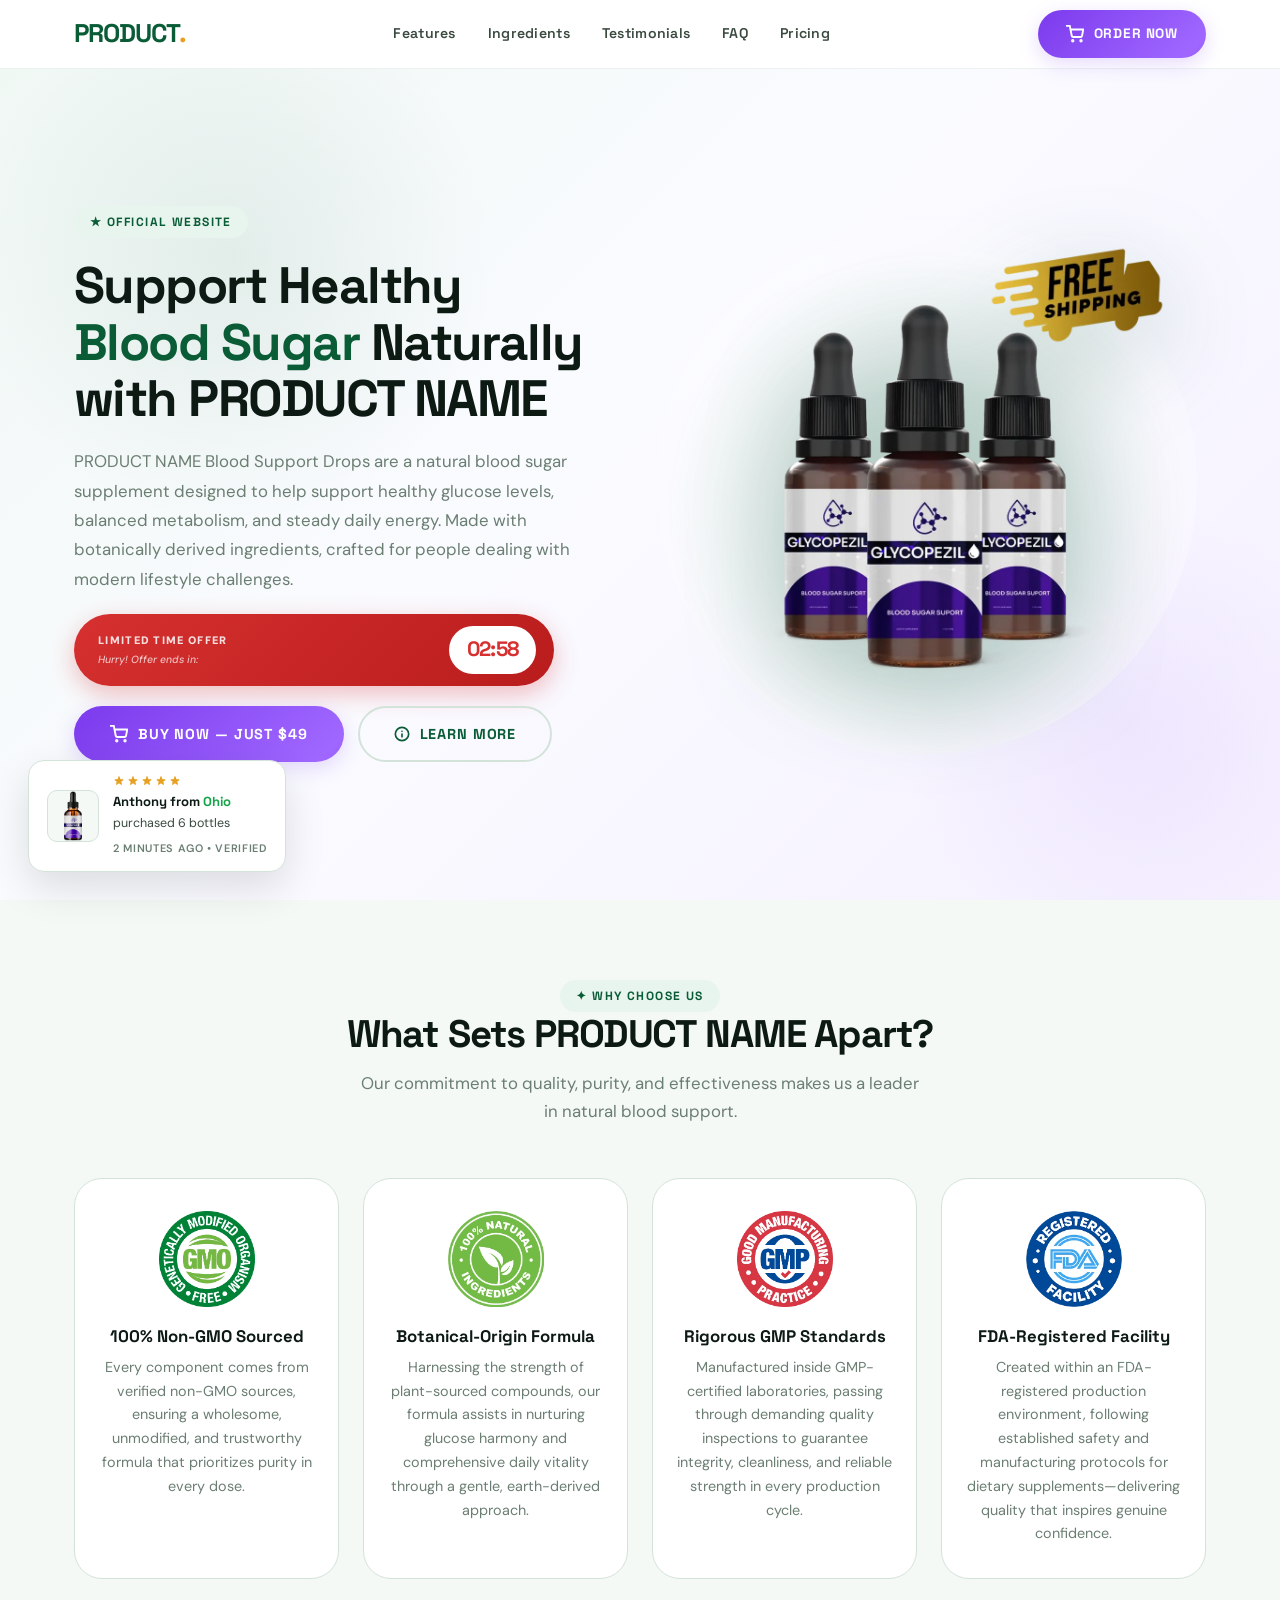
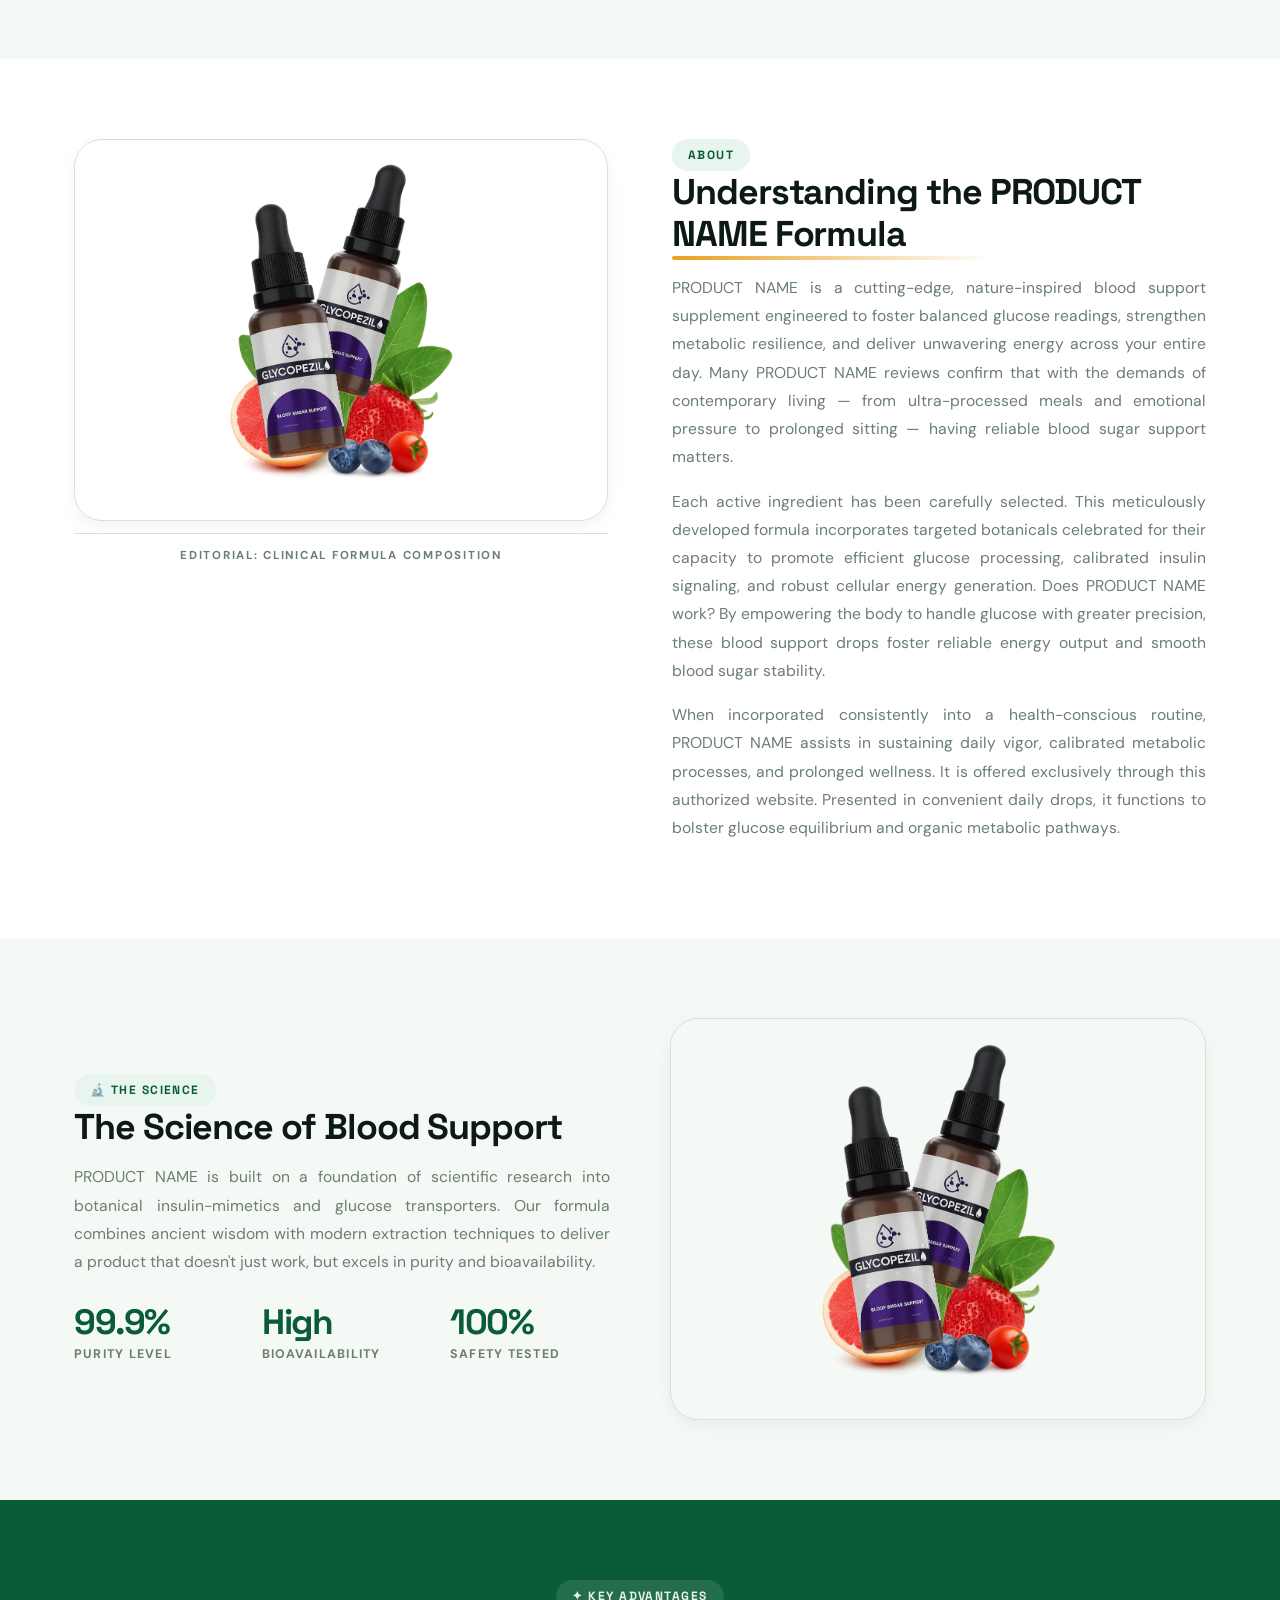
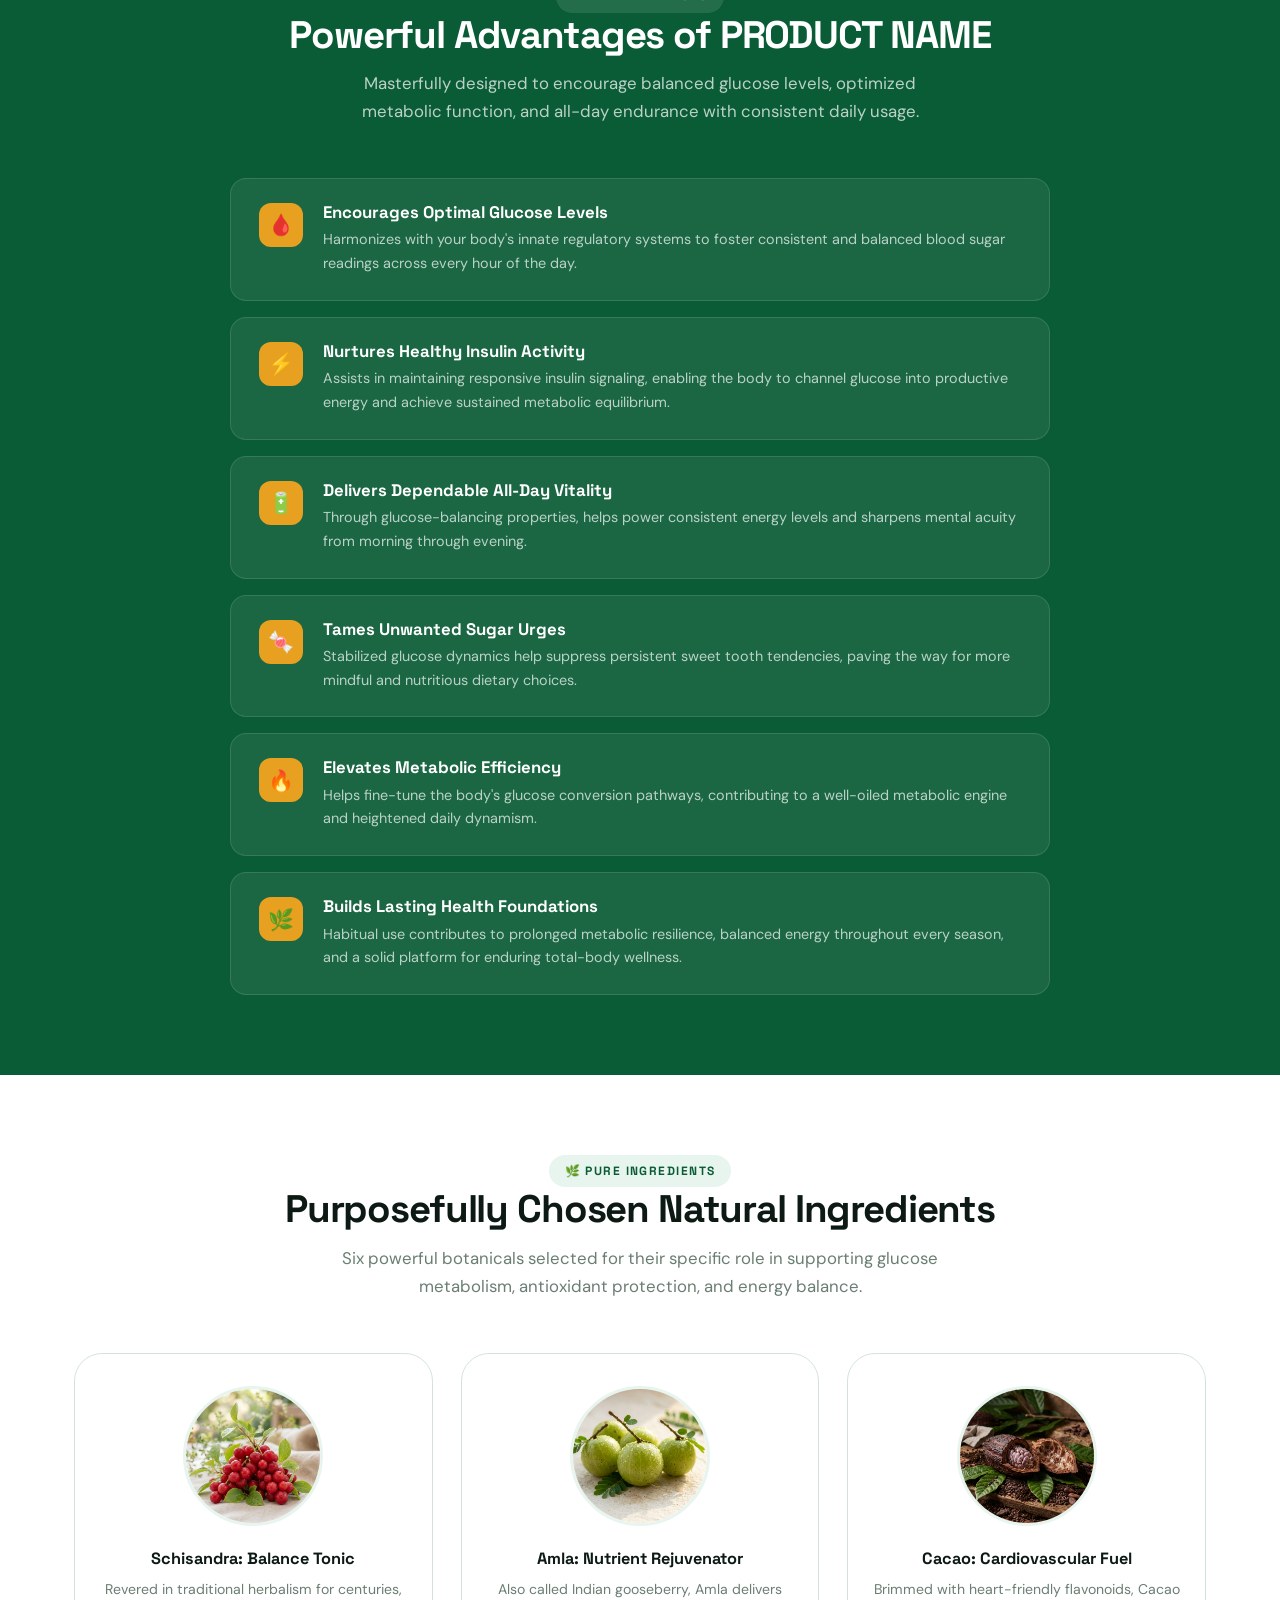
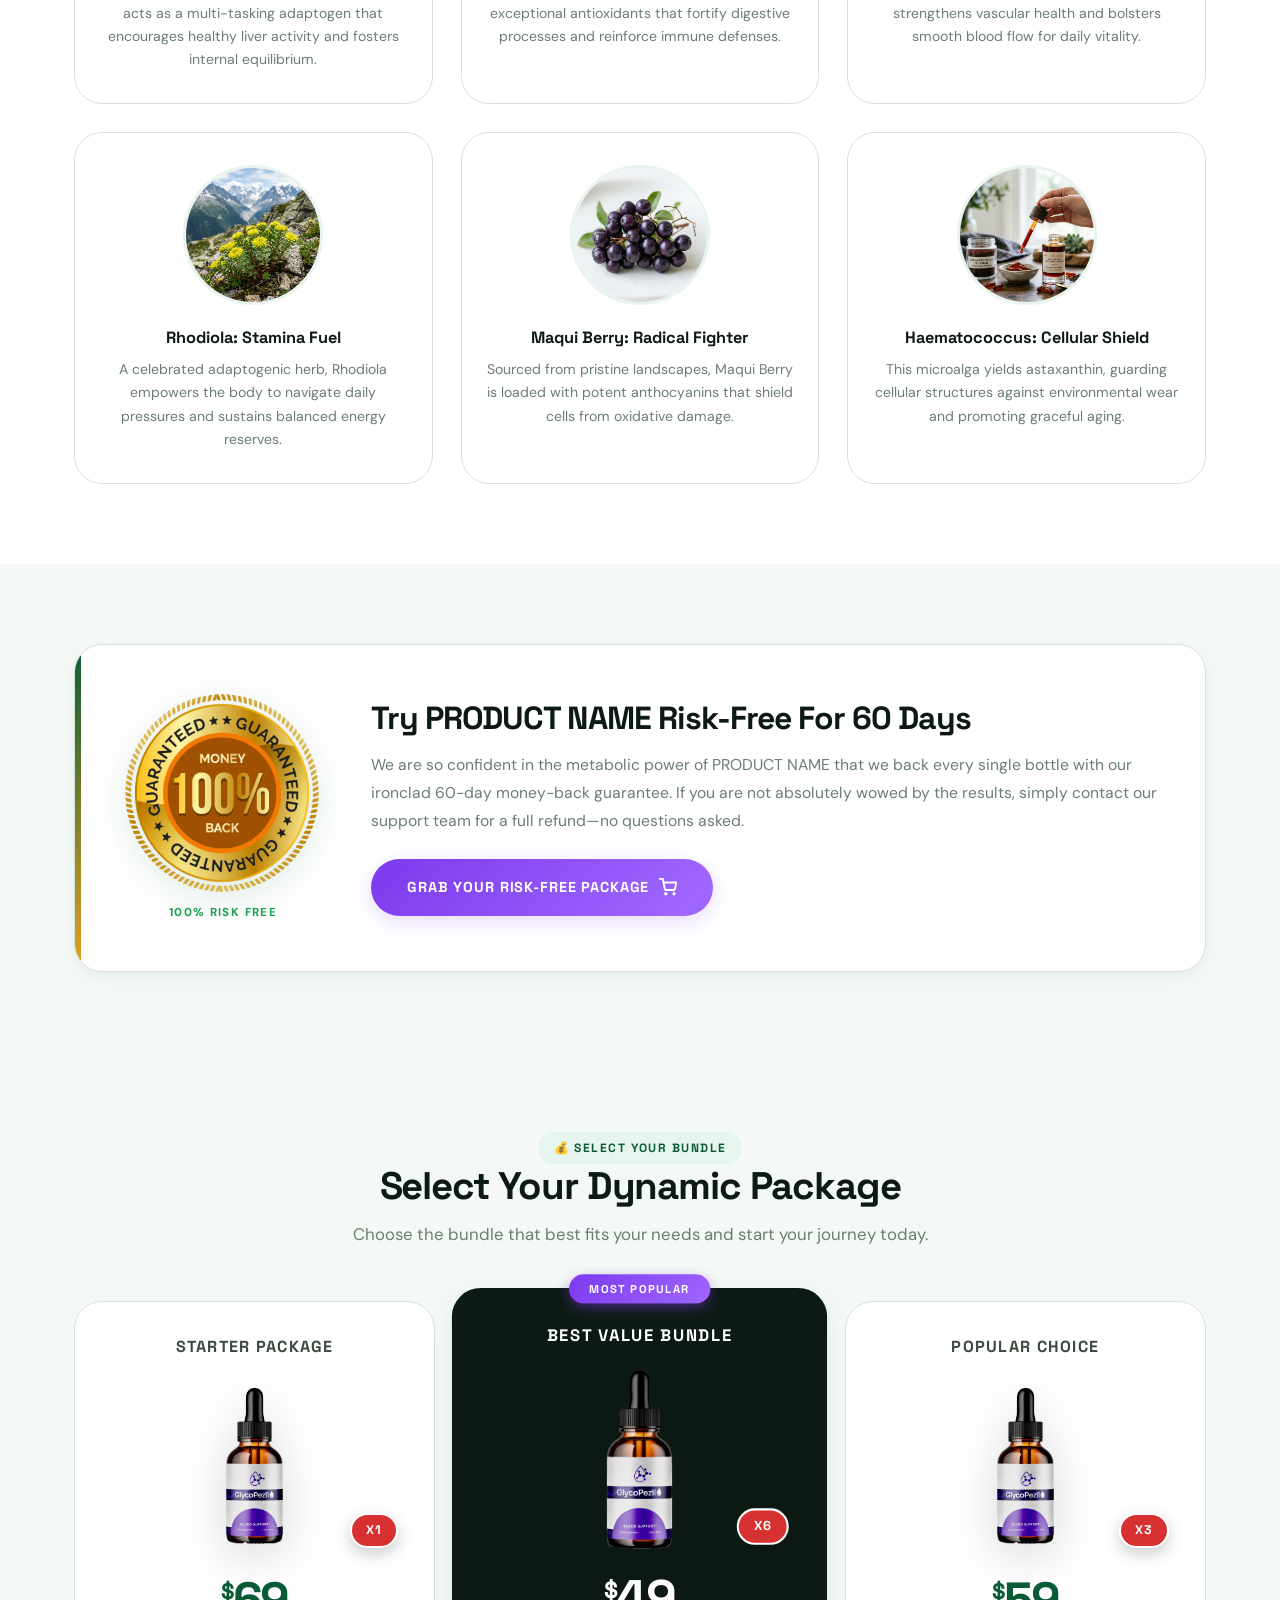
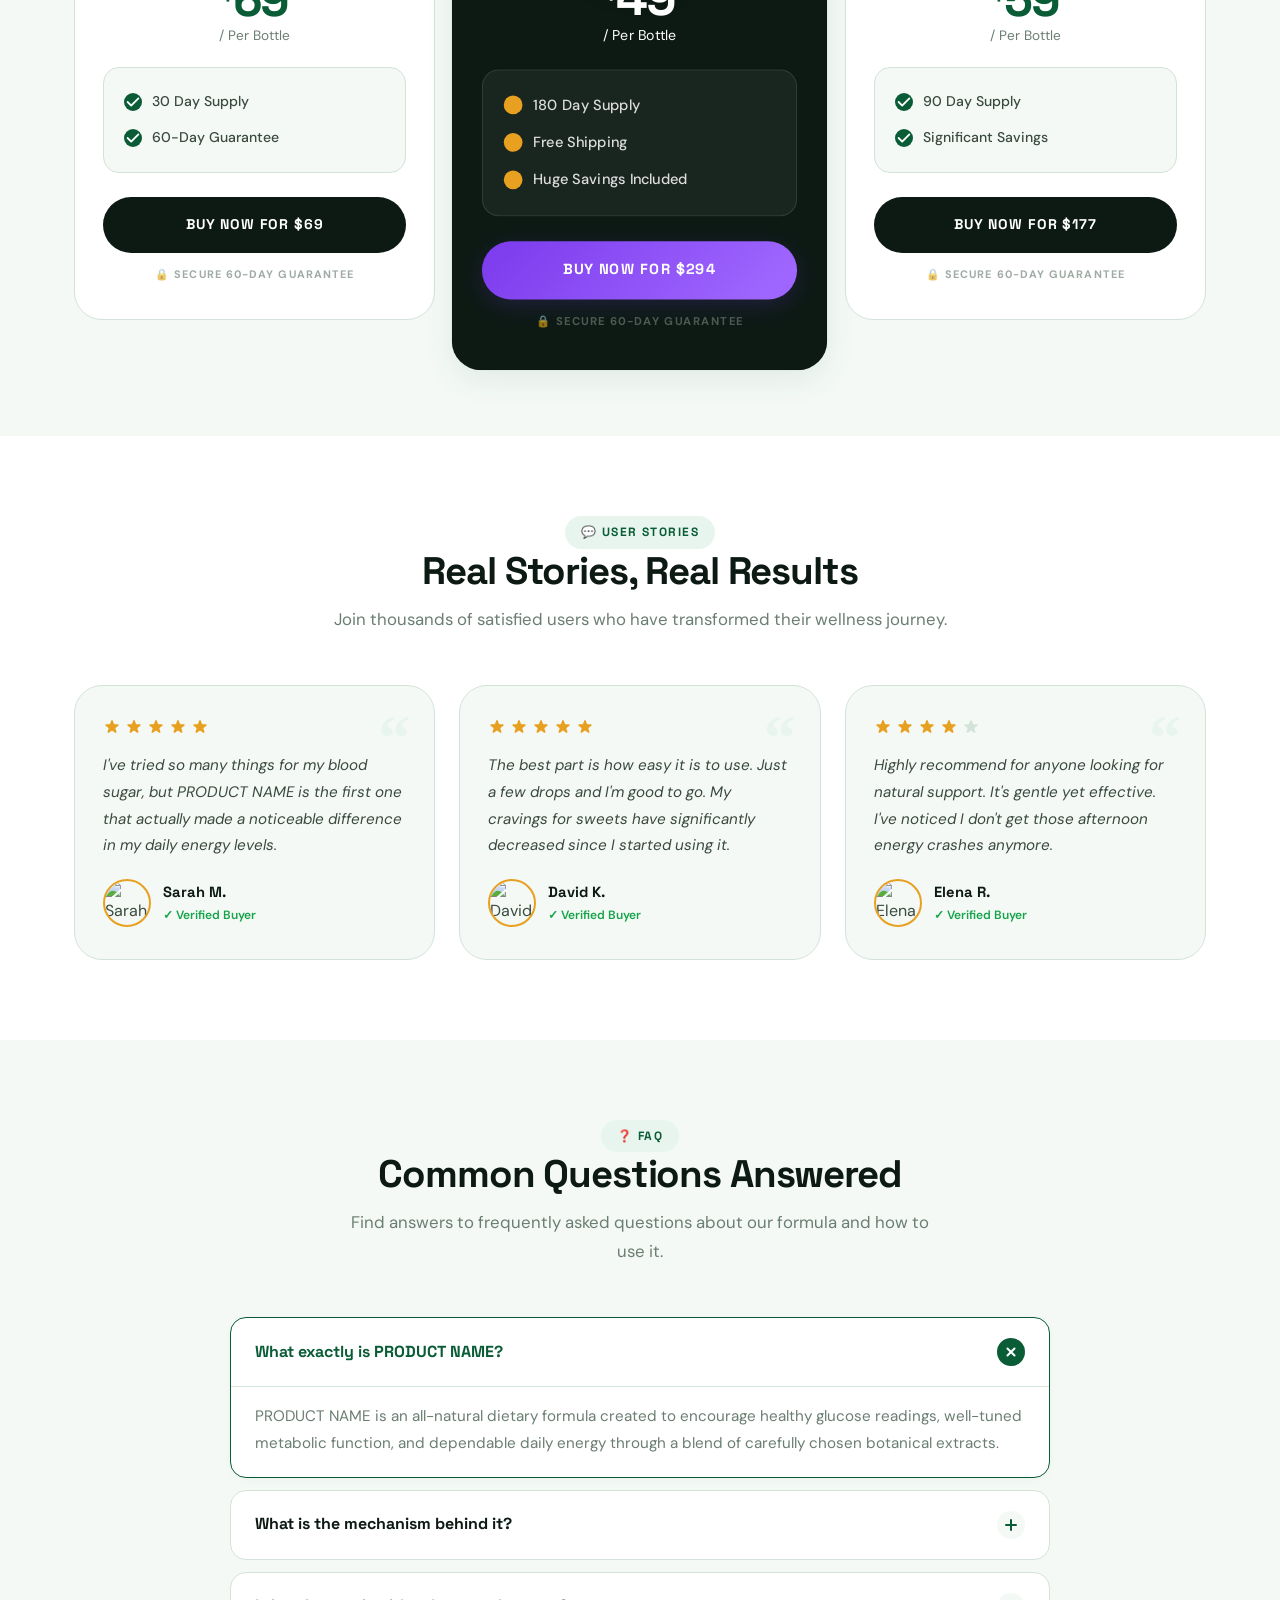
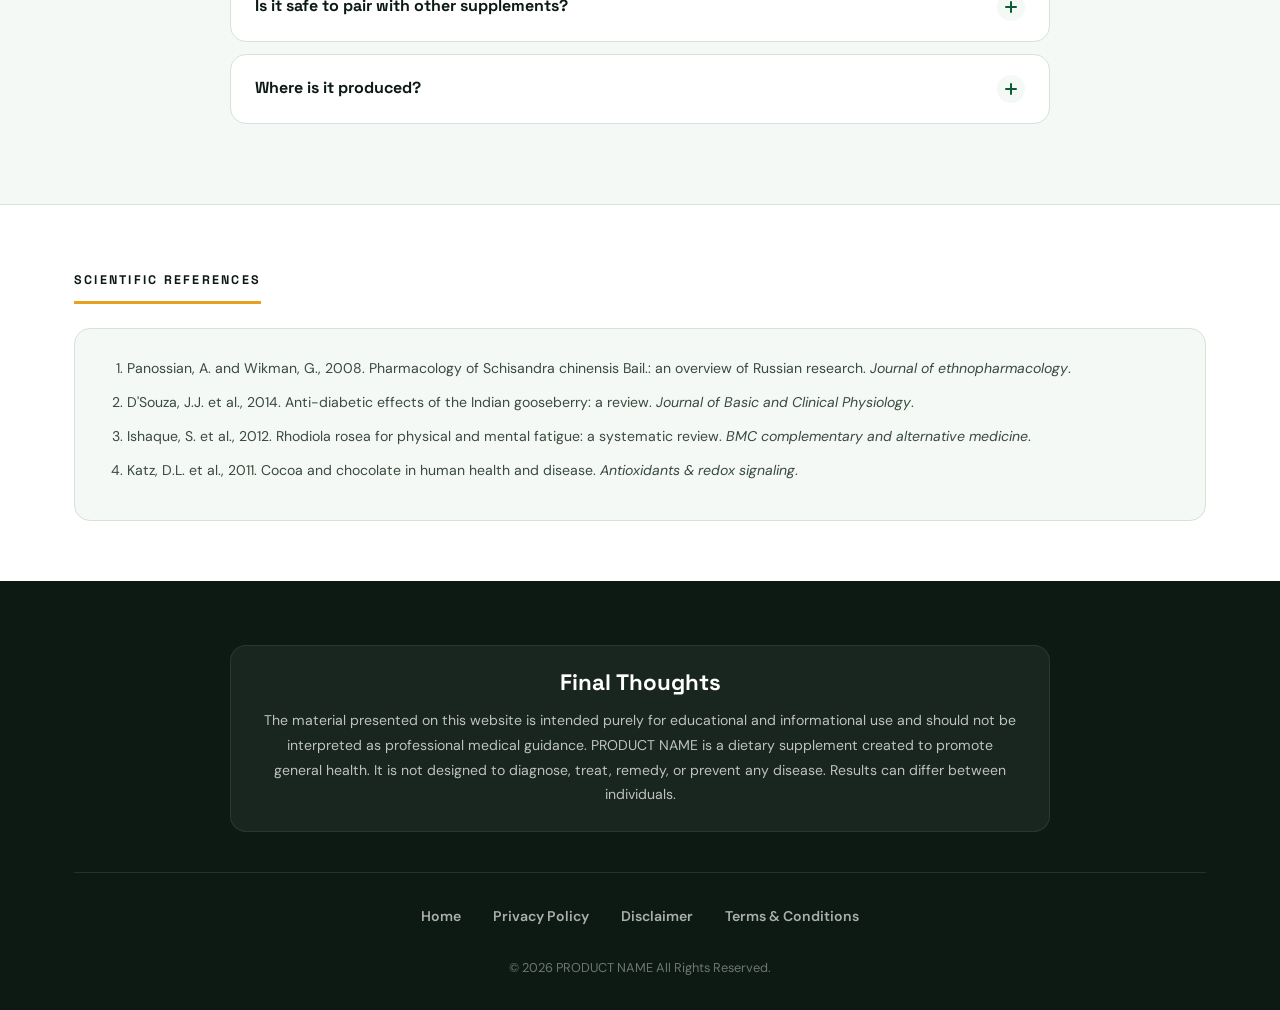
==== index.html @ bb83e617 "Initial commit of solo-site-theme" ====
<!DOCTYPE html>
<html lang="en-US">

<head>
  <meta charset="UTF-8" />
  <meta name="viewport" content="width=device-width, initial-scale=1.0" />

  <!-- ── SEO ── -->
  <title>PRODUCT NAME Official Site | Tagline Here</title>
  <meta name="description" content="Short product description for search engines. Keep under 160 characters.">
  <meta name="keywords" content="product name, product name official website, product name supplement">
  <meta name="robots" content="index, follow">
  <meta name="theme-color" content="#0A5C36">

  <!-- ── Open Graph ── -->
  <meta property="og:title" content="PRODUCT NAME Official Site | Tagline Here">
  <meta property="og:description" content="Short product description for social sharing.">
  <meta property="og:image" content="images/index-img.webp">
  <meta property="og:type" content="website">
  <meta property="og:site_name" content="PRODUCT NAME">
  <meta property="og:locale" content="en_US">

  <!-- ── Twitter ── -->
  <meta name="twitter:card" content="summary_large_image">
  <meta name="twitter:title" content="PRODUCT NAME Official Site | Tagline Here">
  <meta name="twitter:description" content="Short product description for social sharing.">
  <meta name="twitter:image" content="images/index-img.webp">

  <!-- ── Fonts ── -->
  <link rel="preconnect" href="https://fonts.googleapis.com">
  <link rel="preconnect" href="https://fonts.gstatic.com" crossorigin>
  <link
    href="https://fonts.googleapis.com/css2?family=Space+Grotesk:wght@400;500;600;700;800&family=DM+Sans:ital,wght@0,300;0,400;0,500;0,600;1,400&display=swap"
    rel="stylesheet">

  <!-- ── Stylesheet ── -->
  <link rel="stylesheet" href="style.css">
</head>

<body>

  <!-- ═══════════════════════════════════════════════════
     NAVBAR
════════════════════════════════════════════════════ -->
  <nav id="navbar">
    <div id="scroll-progress"></div>
    <div class="container">
      <div class="nav-inner">
        <!-- Logo -->
        <a href="index.html" class="nav-logo" id="nav-logo">
          PRODUCT<span>.</span>
        </a>

        <!-- Desktop links -->
        <div class="nav-links" id="nav-links">
          <a href="#features">Features</a>
          <a href="#ingredients">Ingredients</a>
          <a href="#testimonials">Testimonials</a>
          <a href="#faq">FAQ</a>
          <a href="#pricing">Pricing</a>
        </div>

        <!-- Desktop CTA + hamburger -->
        <div class="nav-cta-wrap">
          <a href="order.html" class="btn-primary-cta" id="nav-cta-btn">
            <svg viewBox="0 0 24 24" fill="none" stroke="currentColor" stroke-width="2.5" stroke-linecap="round"
              stroke-linejoin="round">
              <circle cx="9" cy="21" r="1" />
              <circle cx="20" cy="21" r="1" />
              <path d="M1 1h4l2.68 13.39a2 2 0 0 0 2 1.61h9.72a2 2 0 0 0 2-1.61L23 6H6" />
            </svg>
            Order Now
          </a>
          <button class="nav-hamburger" id="nav-hamburger" aria-label="Open menu">
            <span></span><span></span><span></span>
          </button>
        </div>
      </div>
    </div>

    <!-- Mobile menu -->
    <div class="nav-mobile" id="nav-mobile">
      <a href="#features">Features</a>
      <a href="#ingredients">Ingredients</a>
      <a href="#testimonials">Testimonials</a>
      <a href="#faq">FAQ</a>
      <a href="#pricing">Pricing</a>
      <a href="order.html" class="btn-primary-cta">Order Now</a>
    </div>
  </nav>

  <!-- ═══════════════════════════════════════════════════
     HERO
════════════════════════════════════════════════════ -->
  <section id="hero">
    <div class="container">
      <div class="hero-grid">

        <!-- Left: Text -->
        <div class="hero-text">
          <div class="section-label green">★ OFFICIAL WEBSITE</div>

          <h1 class="hero-title">
            Support Healthy <em>Blood Sugar</em> Naturally with PRODUCT NAME
          </h1>

          <p class="hero-desc">
            PRODUCT NAME Blood Support Drops are a natural blood sugar supplement
            designed to help support healthy glucose levels, balanced metabolism,
            and steady daily energy. Made with botanically derived ingredients,
            crafted for people dealing with modern lifestyle challenges.
          </p>

          <!-- Urgency bar -->
          <div class="hero-urgency">
            <div class="urgency-text">
              <span class="urgency-label">Limited Time Offer</span>
              <span class="urgency-sub">Hurry! Offer ends in:</span>
            </div>
            <div class="urgency-timer" id="countdown-timer">03:00</div>
          </div>

          <!-- CTA buttons -->
          <div class="hero-cta-row">
            <a href="order.html" class="btn-primary-cta" id="hero-buy-btn">
              <svg viewBox="0 0 24 24" fill="none" stroke="currentColor" stroke-width="2.5" stroke-linecap="round"
                stroke-linejoin="round" style="width:18px;height:18px">
                <circle cx="9" cy="21" r="1" />
                <circle cx="20" cy="21" r="1" />
                <path d="M1 1h4l2.68 13.39a2 2 0 0 0 2 1.61h9.72a2 2 0 0 0 2-1.61L23 6H6" />
              </svg>
              Buy Now — Just $49
            </a>
            <a href="#about" class="btn-outline-cta" id="hero-site-btn">
              <svg viewBox="0 0 24 24" fill="none" stroke="currentColor" stroke-width="2.5" stroke-linecap="round"
                stroke-linejoin="round" style="width:16px;height:16px">
                <circle cx="12" cy="12" r="10" />
                <path d="M12 16v-4" />
                <path d="M12 8h.01" />
              </svg>
              Learn More
            </a>
          </div>
          <!-- Trust badges -->
        </div>

        <!-- Right: Product image -->
        <div class="hero-visual">
          <div class="hero-img-wrap">
            <img src="../images/index-img.webp" alt="PRODUCT NAME Product Bottle" id="hero-product-img">
          </div>
        </div>

      </div>
    </div>
  </section>

  <!-- ═══════════════════════════════════════════════════
     FEATURES — What Sets Us Apart
════════════════════════════════════════════════════ -->
  <section id="features">
    <div class="container">
      <div class="features-header">
        <div class="section-label">✦ WHY CHOOSE US</div>
        <h2>What Sets PRODUCT NAME Apart?</h2>
        <p>Our commitment to quality, purity, and effectiveness makes us a leader in natural blood support.</p>
      </div>

      <div class="features-grid">

        <div class="feature-card" id="feature-nongmo">
          <img src="../images/gmo.webp" alt="Non-GMO Icon">
          <h3>100% Non-GMO Sourced</h3>
          <p>Every component comes from verified non-GMO sources, ensuring a wholesome, unmodified, and trustworthy
            formula that prioritizes purity in every dose.</p>
        </div>

        <div class="feature-card" id="feature-natural">
          <img src="../images/natural.webp" alt="Natural Formula Icon">
          <h3>Botanical-Origin Formula</h3>
          <p>Harnessing the strength of plant-sourced compounds, our formula assists in nurturing glucose harmony and
            comprehensive daily vitality through a gentle, earth-derived approach.</p>
        </div>

        <div class="feature-card" id="feature-gmp">
          <img src="../images/gmp.webp" alt="GMP Certified Icon">
          <h3>Rigorous GMP Standards</h3>
          <p>Manufactured inside GMP-certified laboratories, passing through demanding quality inspections to guarantee
            integrity, cleanliness, and reliable strength in every production cycle.</p>
        </div>

        <div class="feature-card" id="feature-fda">
          <img src="../images/fda.webp" alt="FDA Registered Icon">
          <h3>FDA-Registered Facility</h3>
          <p>Created within an FDA-registered production environment, following established safety and manufacturing
            protocols for dietary supplements—delivering quality that inspires genuine confidence.</p>
        </div>

      </div>
    </div>
  </section>

  <!-- ═══════════════════════════════════════════════════
     ABOUT — Understanding the Formula
════════════════════════════════════════════════════ -->
  <section id="about">
    <div class="container">
      <div class="about-grid">

        <!-- Image block -->
        <div class="about-img-block">
          <div class="about-img-frame">
            <img src="../images/banner-img.webp" alt="Formula Banner">
          </div>
          <div class="about-img-caption">Editorial: Clinical Formula Composition</div>
        </div>

        <!-- Text block -->
        <div class="about-text">
          <div class="section-label green">ABOUT</div>
          <h2 class="underline-heading">Understanding the PRODUCT NAME Formula</h2>

          <p>PRODUCT NAME is a cutting-edge, nature-inspired blood support supplement engineered to foster balanced
            glucose readings, strengthen metabolic resilience, and deliver unwavering energy across your entire day.
            Many PRODUCT NAME reviews confirm that with the demands of contemporary living — from ultra-processed meals
            and emotional pressure to prolonged sitting — having reliable blood sugar support matters.</p>

          <p>Each active ingredient has been carefully selected. This meticulously developed formula incorporates
            targeted botanicals celebrated for their capacity to promote efficient glucose processing, calibrated
            insulin signaling, and robust cellular energy generation. Does PRODUCT NAME work? By empowering the body to
            handle glucose with greater precision, these blood support drops foster reliable energy output and smooth
            blood sugar stability.</p>

          <p>When incorporated consistently into a health-conscious routine, PRODUCT NAME assists in sustaining daily
            vigor, calibrated metabolic processes, and prolonged wellness. It is offered exclusively through this
            authorized website. Presented in convenient daily drops, it functions to bolster glucose equilibrium and
            organic metabolic pathways.</p>
        </div>

      </div>
    </div>
  </section>

  <!-- ═══════════════════════════════════════════════════
     RESEARCH — The Science
════════════════════════════════════════════════════ -->
  <section id="research">
    <div class="container">
      <div class="research-grid">

        <!-- Text + Stats -->
        <div class="research-text">
          <div class="section-label">🔬 THE SCIENCE</div>
          <h2>The Science of Blood Support</h2>
          <p>PRODUCT NAME is built on a foundation of scientific research into botanical insulin-mimetics and glucose
            transporters. Our formula combines ancient wisdom with modern extraction techniques to deliver a product
            that doesn't just work, but excels in purity and bioavailability.</p>

          <div class="stats-row">
            <div class="stat-item">
              <div class="stat-number">99.9%</div>
              <div class="stat-label">Purity Level</div>
            </div>
            <div class="stat-item">
              <div class="stat-number">High</div>
              <div class="stat-label">Bioavailability</div>
            </div>
            <div class="stat-item">
              <div class="stat-number">100%</div>
              <div class="stat-label">Safety Tested</div>
            </div>
          </div>
        </div>

        <!-- Research image -->
        <div class="research-img">
          <img src="../images/banner-img.webp" alt="Laboratory Research">
        </div>

      </div>
    </div>
  </section>

  <!-- ═══════════════════════════════════════════════════
     BENEFITS
════════════════════════════════════════════════════ -->
  <section id="benefits">
    <div class="container">
      <div class="benefits-header">
        <div class="section-label" style="background:rgba(255,255,255,.1);color:rgba(255,255,255,.9);">✦ KEY ADVANTAGES
        </div>
        <h2>Powerful Advantages of PRODUCT NAME</h2>
        <p>Masterfully designed to encourage balanced glucose levels, optimized metabolic function, and all-day
          endurance with consistent daily usage.</p>
      </div>

      <div class="benefits-list">

        <div class="benefit-item">
          <div class="benefit-icon">🩸</div>
          <div class="benefit-content">
            <h3>Encourages Optimal Glucose Levels</h3>
            <p>Harmonizes with your body's innate regulatory systems to foster consistent and balanced blood sugar
              readings across every hour of the day.</p>
          </div>
        </div>

        <div class="benefit-item">
          <div class="benefit-icon">⚡</div>
          <div class="benefit-content">
            <h3>Nurtures Healthy Insulin Activity</h3>
            <p>Assists in maintaining responsive insulin signaling, enabling the body to channel glucose into productive
              energy and achieve sustained metabolic equilibrium.</p>
          </div>
        </div>

        <div class="benefit-item">
          <div class="benefit-icon">🔋</div>
          <div class="benefit-content">
            <h3>Delivers Dependable All-Day Vitality</h3>
            <p>Through glucose-balancing properties, helps power consistent energy levels and sharpens mental acuity
              from morning through evening.</p>
          </div>
        </div>

        <div class="benefit-item">
          <div class="benefit-icon">🍬</div>
          <div class="benefit-content">
            <h3>Tames Unwanted Sugar Urges</h3>
            <p>Stabilized glucose dynamics help suppress persistent sweet tooth tendencies, paving the way for more
              mindful and nutritious dietary choices.</p>
          </div>
        </div>

        <div class="benefit-item">
          <div class="benefit-icon">🔥</div>
          <div class="benefit-content">
            <h3>Elevates Metabolic Efficiency</h3>
            <p>Helps fine-tune the body's glucose conversion pathways, contributing to a well-oiled metabolic engine and
              heightened daily dynamism.</p>
          </div>
        </div>

        <div class="benefit-item">
          <div class="benefit-icon">🌿</div>
          <div class="benefit-content">
            <h3>Builds Lasting Health Foundations</h3>
            <p>Habitual use contributes to prolonged metabolic resilience, balanced energy throughout every season, and
              a solid platform for enduring total-body wellness.</p>
          </div>
        </div>

      </div>
    </div>
  </section>

  <!-- ═══════════════════════════════════════════════════
     INGREDIENTS — Nature's Power
════════════════════════════════════════════════════ -->
  <section id="ingredients">
    <div class="container">
      <div class="ingredients-header">
        <div class="section-label">🌿 PURE INGREDIENTS</div>
        <h2>Purposefully Chosen Natural Ingredients</h2>
        <p>Six powerful botanicals selected for their specific role in supporting glucose metabolism, antioxidant
          protection, and energy balance.</p>
      </div>

      <div class="ingredients-grid">

        <div class="ingredient-card">
          <div class="ingredient-img-wrap">
            <img src="../images/ingredient-schisandra.png" alt="Schisandra">
          </div>
          <h3>Schisandra: Balance Tonic</h3>
          <p>Revered in traditional herbalism for centuries, acts as a multi-tasking adaptogen that encourages healthy
            liver activity and fosters internal equilibrium.</p>
        </div>

        <div class="ingredient-card">
          <div class="ingredient-img-wrap">
            <img src="../images/ingredient-amla.png" alt="Amla">
          </div>
          <h3>Amla: Nutrient Rejuvenator</h3>
          <p>Also called Indian gooseberry, Amla delivers exceptional antioxidants that fortify digestive processes and
            reinforce immune defenses.</p>
        </div>

        <div class="ingredient-card">
          <div class="ingredient-img-wrap">
            <img src="../images/ingredient-cacao.png" alt="Theobroma Cacao">
          </div>
          <h3>Cacao: Cardiovascular Fuel</h3>
          <p>Brimmed with heart-friendly flavonoids, Cacao strengthens vascular health and bolsters smooth blood flow
            for daily vitality.</p>
        </div>

        <div class="ingredient-card">
          <div class="ingredient-img-wrap">
            <img src="../images/ingredient-rhodiola.png" alt="Rhodiola">
          </div>
          <h3>Rhodiola: Stamina Fuel</h3>
          <p>A celebrated adaptogenic herb, Rhodiola empowers the body to navigate daily pressures and sustains balanced
            energy reserves.</p>
        </div>

        <div class="ingredient-card">
          <div class="ingredient-img-wrap">
            <img src="../images/ingredient-maqui.png" alt="Maqui Berry">
          </div>
          <h3>Maqui Berry: Radical Fighter</h3>
          <p>Sourced from pristine landscapes, Maqui Berry is loaded with potent anthocyanins that shield cells from
            oxidative damage.</p>
        </div>

        <div class="ingredient-card">
          <div class="ingredient-img-wrap">
            <img src="../images/ingredient-haematococcus.png" alt="Haematococcus">
          </div>
          <h3>Haematococcus: Cellular Shield</h3>
          <p>This microalga yields astaxanthin, guarding cellular structures against environmental wear and promoting
            graceful aging.</p>
        </div>

      </div>
    </div>
  </section>

  <!-- ═══════════════════════════════════════════════════
     MONEY-BACK GUARANTEE
════════════════════════════════════════════════════ -->
  <section id="guarantee">
    <div class="container">
      <div class="guarantee-box">
        <div class="guarantee-badge-col">
          <img src="../images/money-back-guarantee-..webp" alt="60-Day Guarantee">
          <div class="guarantee-safe-label">100% Risk Free</div>
        </div>
        <div class="guarantee-text">
          <h2>Try PRODUCT NAME Risk-Free For 60 Days</h2>
          <p>We are so confident in the metabolic power of PRODUCT NAME that we back every single bottle with our
            ironclad 60-day money-back guarantee. If you are not absolutely wowed by the results, simply contact our
            support team for a full refund—no questions asked.</p>
          <a href="order.html" class="btn-primary-cta">
            Grab Your Risk-Free Package
            <svg viewBox="0 0 24 24" fill="none" stroke="currentColor" stroke-width="2.5" stroke-linecap="round"
              stroke-linejoin="round" style="width:18px;height:18px">
              <circle cx="9" cy="21" r="1" />
              <circle cx="20" cy="21" r="1" />
              <path d="M1 1h4l2.68 13.39a2 2 0 0 0 2 1.61h9.72a2 2 0 0 0 2-1.61L23 6H6" />
            </svg>
          </a>
        </div>
      </div>
    </div>
  </section>

  <!-- ═══════════════════════════════════════════════════
     PRICING
════════════════════════════════════════════════════ -->
  <section id="pricing">
    <div class="container">
      <div class="pricing-header">
        <div class="section-label">💰 SELECT YOUR BUNDLE</div>
        <h2>Select Your Dynamic Package</h2>
        <p>Choose the bundle that best fits your needs and start your journey today.</p>
      </div>

      <div class="pricing-grid">

        <!-- Starter -->
        <div class="pricing-card">
          <h3>Starter Package</h3>
          <div class="pricing-bottles">
            <img src="../images/default.png" alt="1 Bottle">
            <div class="qty-badge">X1</div>
          </div>
          <div class="price-amount"><sup>$</sup>69</div>
          <div class="price-per">/ Per Bottle</div>
          <ul class="pricing-features">
            <li>30 Day Supply</li>
            <li>60-Day Guarantee</li>
          </ul>
          <a href="order.html" class="pricing-buy-btn btn-dark">Buy Now For $69</a>
          <div class="pricing-lock">🔒 Secure 60-Day Guarantee</div>
        </div>

        <!-- Best Value (Featured) -->
        <div class="pricing-card featured">
          <div class="featured-badge">MOST POPULAR</div>
          <h3>Best Value Bundle</h3>
          <div class="pricing-bottles">
            <img src="../images/default.png" alt="6 Bottles" style="transform: scale(1.1)">
            <div class="qty-badge">X6</div>
          </div>
          <div class="price-amount"><sup>$</sup>49</div>
          <div class="price-per">/ Per Bottle</div>
          <ul class="pricing-features">
            <li>180 Day Supply</li>
            <li>Free Shipping</li>
            <li>Huge Savings Included</li>
          </ul>
          <a href="order.html" class="pricing-buy-btn btn-accent">Buy Now For $294</a>
          <div class="pricing-lock">🔒 Secure 60-Day Guarantee</div>
        </div>

        <!-- Popular -->
        <div class="pricing-card">
          <h3>Popular Choice</h3>
          <div class="pricing-bottles">
            <img src="../images/default.png" alt="3 Bottles">
            <div class="qty-badge">X3</div>
          </div>
          <div class="price-amount"><sup>$</sup>59</div>
          <div class="price-per">/ Per Bottle</div>
          <ul class="pricing-features">
            <li>90 Day Supply</li>
            <li>Significant Savings</li>
          </ul>
          <a href="order.html" class="pricing-buy-btn btn-dark">Buy Now For $177</a>
          <div class="pricing-lock">🔒 Secure 60-Day Guarantee</div>
        </div>

      </div>
    </div>
  </section>

  <!-- ═══════════════════════════════════════════════════
     TESTIMONIALS
════════════════════════════════════════════════════ -->
  <section id="testimonials">
    <div class="container">
      <div class="testimonials-header">
        <div class="section-label">💬 USER STORIES</div>
        <h2>Real Stories, Real Results</h2>
        <p>Join thousands of satisfied users who have transformed their wellness journey.</p>
      </div>

      <div class="testimonials-grid">

        <div class="testimonial-card">
          <div class="quote-mark">“</div>
          <div class="testimonial-stars">
            <svg class="star-icon" viewBox="0 0 20 20">
              <path
                d="M9.049 2.927c.3-.921 1.603-.921 1.902 0l1.07 3.292a1 1 0 00.95.69h3.462c.969 0 1.371 1.24.588 1.81l-2.8 2.034a1 1 0 00-.364 1.118l1.07 3.292c.3.921-.755 1.688-1.54 1.118l-2.8-2.034a1 1 0 00-1.175 0l-2.8 2.034c-.784.57-1.838-.197-1.539-1.118l1.07-3.292a1 1 0 00-.364-1.118L2.98 8.72c-.783-.57-.38-1.81.588-1.81h3.461a1 1 0 00.951-.69l1.07-3.292z" />
            </svg>
            <svg class="star-icon" viewBox="0 0 20 20">
              <path
                d="M9.049 2.927c.3-.921 1.603-.921 1.902 0l1.07 3.292a1 1 0 00.95.69h3.462c.969 0 1.371 1.24.588 1.81l-2.8 2.034a1 1 0 00-.364 1.118l1.07 3.292c.3.921-.755 1.688-1.54 1.118l-2.8-2.034a1 1 0 00-1.175 0l-2.8 2.034c-.784.57-1.838-.197-1.539-1.118l1.07-3.292a1 1 0 00-.364-1.118L2.98 8.72c-.783-.57-.38-1.81.588-1.81h3.461a1 1 0 00.951-.69l1.07-3.292z" />
            </svg>
            <svg class="star-icon" viewBox="0 0 20 20">
              <path
                d="M9.049 2.927c.3-.921 1.603-.921 1.902 0l1.07 3.292a1 1 0 00.95.69h3.462c.969 0 1.371 1.24.588 1.81l-2.8 2.034a1 1 0 00-.364 1.118l1.07 3.292c.3.921-.755 1.688-1.54 1.118l-2.8-2.034a1 1 0 00-1.175 0l-2.8 2.034c-.784.57-1.838-.197-1.539-1.118l1.07-3.292a1 1 0 00-.364-1.118L2.98 8.72c-.783-.57-.38-1.81.588-1.81h3.461a1 1 0 00.951-.69l1.07-3.292z" />
            </svg>
            <svg class="star-icon" viewBox="0 0 20 20">
              <path
                d="M9.049 2.927c.3-.921 1.603-.921 1.902 0l1.07 3.292a1 1 0 00.95.69h3.462c.969 0 1.371 1.24.588 1.81l-2.8 2.034a1 1 0 00-.364 1.118l1.07 3.292c.3.921-.755 1.688-1.54 1.118l-2.8-2.034a1 1 0 00-1.175 0l-2.8 2.034c-.784.57-1.838-.197-1.539-1.118l1.07-3.292a1 1 0 00-.364-1.118L2.98 8.72c-.783-.57-.38-1.81.588-1.81h3.461a1 1 0 00.951-.69l1.07-3.292z" />
            </svg>
            <svg class="star-icon" viewBox="0 0 20 20">
              <path
                d="M9.049 2.927c.3-.921 1.603-.921 1.902 0l1.07 3.292a1 1 0 00.95.69h3.462c.969 0 1.371 1.24.588 1.81l-2.8 2.034a1 1 0 00-.364 1.118l1.07 3.292c.3.921-.755 1.688-1.54 1.118l-2.8-2.034a1 1 0 00-1.175 0l-2.8 2.034c-.784.57-1.838-.197-1.539-1.118l1.07-3.292a1 1 0 00-.364-1.118L2.98 8.72c-.783-.57-.38-1.81.588-1.81h3.461a1 1 0 00.951-.69l1.07-3.292z" />
            </svg>
          </div>
          <p class="testimonial-text">I've tried so many things for my blood sugar, but PRODUCT NAME is the first one
            that actually made a noticeable difference in my daily energy levels.</p>
          <div class="testimonial-author">
            <div class="testimonial-avatar">
              <img src="https://i.pravatar.cc/150?u=sarah" alt="Sarah M.">
            </div>
            <div class="testimonial-info">
              <div class="testimonial-name">Sarah M.</div>
              <div class="testimonial-verified">✓ Verified Buyer</div>
            </div>
          </div>
        </div>

        <div class="testimonial-card">
          <div class="quote-mark">“</div>
          <div class="testimonial-stars">
            <svg class="star-icon" viewBox="0 0 20 20">
              <path
                d="M9.049 2.927c.3-.921 1.603-.921 1.902 0l1.07 3.292a1 1 0 00.95.69h3.462c.969 0 1.371 1.24.588 1.81l-2.8 2.034a1 1 0 00-.364 1.118l1.07 3.292c.3.921-.755 1.688-1.54 1.118l-2.8-2.034a1 1 0 00-1.175 0l-2.8 2.034c-.784.57-1.838-.197-1.539-1.118l1.07-3.292a1 1 0 00-.364-1.118L2.98 8.72c-.783-.57-.38-1.81.588-1.81h3.461a1 1 0 00.951-.69l1.07-3.292z" />
            </svg>
            <svg class="star-icon" viewBox="0 0 20 20">
              <path
                d="M9.049 2.927c.3-.921 1.603-.921 1.902 0l1.07 3.292a1 1 0 00.95.69h3.462c.969 0 1.371 1.24.588 1.81l-2.8 2.034a1 1 0 00-.364 1.118l1.07 3.292c.3.921-.755 1.688-1.54 1.118l-2.8-2.034a1 1 0 00-1.175 0l-2.8 2.034c-.784.57-1.838-.197-1.539-1.118l1.07-3.292a1 1 0 00-.364-1.118L2.98 8.72c-.783-.57-.38-1.81.588-1.81h3.461a1 1 0 00.951-.69l1.07-3.292z" />
            </svg>
            <svg class="star-icon" viewBox="0 0 20 20">
              <path
                d="M9.049 2.927c.3-.921 1.603-.921 1.902 0l1.07 3.292a1 1 0 00.95.69h3.462c.969 0 1.371 1.24.588 1.81l-2.8 2.034a1 1 0 00-.364 1.118l1.07 3.292c.3.921-.755 1.688-1.54 1.118l-2.8-2.034a1 1 0 00-1.175 0l-2.8 2.034c-.784.57-1.838-.197-1.539-1.118l1.07-3.292a1 1 0 00-.364-1.118L2.98 8.72c-.783-.57-.38-1.81.588-1.81h3.461a1 1 0 00.951-.69l1.07-3.292z" />
            </svg>
            <svg class="star-icon" viewBox="0 0 20 20">
              <path
                d="M9.049 2.927c.3-.921 1.603-.921 1.902 0l1.07 3.292a1 1 0 00.95.69h3.462c.969 0 1.371 1.24.588 1.81l-2.8 2.034a1 1 0 00-.364 1.118l1.07 3.292c.3.921-.755 1.688-1.54 1.118l-2.8-2.034a1 1 0 00-1.175 0l-2.8 2.034c-.784.57-1.838-.197-1.539-1.118l1.07-3.292a1 1 0 00-.364-1.118L2.98 8.72c-.783-.57-.38-1.81.588-1.81h3.461a1 1 0 00.951-.69l1.07-3.292z" />
            </svg>
            <svg class="star-icon" viewBox="0 0 20 20">
              <path
                d="M9.049 2.927c.3-.921 1.603-.921 1.902 0l1.07 3.292a1 1 0 00.95.69h3.462c.969 0 1.371 1.24.588 1.81l-2.8 2.034a1 1 0 00-.364 1.118l1.07 3.292c.3.921-.755 1.688-1.54 1.118l-2.8-2.034a1 1 0 00-1.175 0l-2.8 2.034c-.784.57-1.838-.197-1.539-1.118l1.07-3.292a1 1 0 00-.364-1.118L2.98 8.72c-.783-.57-.38-1.81.588-1.81h3.461a1 1 0 00.951-.69l1.07-3.292z" />
            </svg>
          </div>
          <p class="testimonial-text">The best part is how easy it is to use. Just a few drops and I'm good to go. My
            cravings for sweets have significantly decreased since I started using it.</p>
          <div class="testimonial-author">
            <div class="testimonial-avatar">
              <img src="https://i.pravatar.cc/150?u=david" alt="David K.">
            </div>
            <div class="testimonial-info">
              <div class="testimonial-name">David K.</div>
              <div class="testimonial-verified">✓ Verified Buyer</div>
            </div>
          </div>
        </div>

        <div class="testimonial-card">
          <div class="quote-mark">“</div>
          <div class="testimonial-stars">
            <svg class="star-icon" viewBox="0 0 20 20">
              <path
                d="M9.049 2.927c.3-.921 1.603-.921 1.902 0l1.07 3.292a1 1 0 00.95.69h3.462c.969 0 1.371 1.24.588 1.81l-2.8 2.034a1 1 0 00-.364 1.118l1.07 3.292c.3.921-.755 1.688-1.54 1.118l-2.8-2.034a1 1 0 00-1.175 0l-2.8 2.034c-.784.57-1.838-.197-1.539-1.118l1.07-3.292a1 1 0 00-.364-1.118L2.98 8.72c-.783-.57-.38-1.81.588-1.81h3.461a1 1 0 00.951-.69l1.07-3.292z" />
            </svg>
            <svg class="star-icon" viewBox="0 0 20 20">
              <path
                d="M9.049 2.927c.3-.921 1.603-.921 1.902 0l1.07 3.292a1 1 0 00.95.69h3.462c.969 0 1.371 1.24.588 1.81l-2.8 2.034a1 1 0 00-.364 1.118l1.07 3.292c.3.921-.755 1.688-1.54 1.118l-2.8-2.034a1 1 0 00-1.175 0l-2.8 2.034c-.784.57-1.838-.197-1.539-1.118l1.07-3.292a1 1 0 00-.364-1.118L2.98 8.72c-.783-.57-.38-1.81.588-1.81h3.461a1 1 0 00.951-.69l1.07-3.292z" />
            </svg>
            <svg class="star-icon" viewBox="0 0 20 20">
              <path
                d="M9.049 2.927c.3-.921 1.603-.921 1.902 0l1.07 3.292a1 1 0 00.95.69h3.462c.969 0 1.371 1.24.588 1.81l-2.8 2.034a1 1 0 00-.364 1.118l1.07 3.292c.3.921-.755 1.688-1.54 1.118l-2.8-2.034a1 1 0 00-1.175 0l-2.8 2.034c-.784.57-1.838-.197-1.539-1.118l1.07-3.292a1 1 0 00-.364-1.118L2.98 8.72c-.783-.57-.38-1.81.588-1.81h3.461a1 1 0 00.951-.69l1.07-3.292z" />
            </svg>
            <svg class="star-icon" viewBox="0 0 20 20">
              <path
                d="M9.049 2.927c.3-.921 1.603-.921 1.902 0l1.07 3.292a1 1 0 00.95.69h3.462c.969 0 1.371 1.24.588 1.81l-2.8 2.034a1 1 0 00-.364 1.118l1.07 3.292c.3.921-.755 1.688-1.54 1.118l-2.8-2.034a1 1 0 00-1.175 0l-2.8 2.034c-.784.57-1.838-.197-1.539-1.118l1.07-3.292a1 1 0 00-.364-1.118L2.98 8.72c-.783-.57-.38-1.81.588-1.81h3.461a1 1 0 00.951-.69l1.07-3.292z" />
            </svg>
            <svg class="star-icon dim" viewBox="0 0 20 20">
              <path
                d="M9.049 2.927c.3-.921 1.603-.921 1.902 0l1.07 3.292a1 1 0 00.95.69h3.462c.969 0 1.371 1.24.588 1.81l-2.8 2.034a1 1 0 00-.364 1.118l1.07 3.292c.3.921-.755 1.688-1.54 1.118l-2.8-2.034a1 1 0 00-1.175 0l-2.8 2.034c-.784.57-1.838-.197-1.539-1.118l1.07-3.292a1 1 0 00-.364-1.118L2.98 8.72c-.783-.57-.38-1.81.588-1.81h3.461a1 1 0 00.951-.69l1.07-3.292z" />
            </svg>
          </div>
          <p class="testimonial-text">Highly recommend for anyone looking for natural support. It's gentle yet
            effective. I've noticed I don't get those afternoon energy crashes anymore.</p>
          <div class="testimonial-author">
            <div class="testimonial-avatar">
              <img src="https://i.pravatar.cc/150?u=elena" alt="Elena R.">
            </div>
            <div class="testimonial-info">
              <div class="testimonial-name">Elena R.</div>
              <div class="testimonial-verified">✓ Verified Buyer</div>
            </div>
          </div>
        </div>

      </div>
    </div>
  </section>

  <!-- ═══════════════════════════════════════════════════
     FAQ
════════════════════════════════════════════════════ -->
  <section id="faq">
    <div class="container">
      <div class="faq-header">
        <div class="section-label">❓ FAQ</div>
        <h2>Common Questions Answered</h2>
        <p>Find answers to frequently asked questions about our formula and how to use it.</p>
      </div>

      <div class="faq-list">
        <div class="faq-item open">
          <div class="faq-question">
            <h3>What exactly is PRODUCT NAME?</h3>
            <div class="faq-icon"></div>
          </div>
          <div class="faq-answer">
            <div class="faq-answer-inner">
              PRODUCT NAME is an all-natural dietary formula created to encourage healthy glucose readings, well-tuned
              metabolic function, and dependable daily energy through a blend of carefully chosen botanical extracts.
            </div>
          </div>
        </div>

        <div class="faq-item">
          <div class="faq-question">
            <h3>What is the mechanism behind it?</h3>
            <div class="faq-icon"></div>
          </div>
          <div class="faq-answer">
            <div class="faq-answer-inner">
              It collaborates with the body's inherent glucose-regulation pathways. It assists in keeping blood sugar
              within a healthy range and reinforces metabolic efficiency.
            </div>
          </div>
        </div>

        <div class="faq-item">
          <div class="faq-question">
            <h3>Is it safe to pair with other supplements?</h3>
            <div class="faq-icon"></div>
          </div>
          <div class="faq-answer">
            <div class="faq-answer-inner">
              Numerous users successfully incorporate it alongside other dietary supplements. That said, seeking
              guidance from a medical professional beforehand is always advisable.
            </div>
          </div>
        </div>

        <div class="faq-item">
          <div class="faq-question">
            <h3>Where is it produced?</h3>
            <div class="faq-icon"></div>
          </div>
          <div class="faq-answer">
            <div class="faq-answer-inner">
              It is produced in facilities that comply with stringent safety regulations and quality benchmarks inside
              the USA.
            </div>
          </div>
        </div>
      </div>
    </div>
  </section>

  <!-- ═══════════════════════════════════════════════════
     SCIENTIFIC REFERENCES
════════════════════════════════════════════════════ -->
  <section id="sources">
    <div class="container">
      <div class="sources-label">SCIENTIFIC REFERENCES</div>
      <div class="sources-box">
        <ol>
          <li>Panossian, A. and Wikman, G., 2008. Pharmacology of Schisandra chinensis Bail.: an overview of Russian
            research. <i>Journal of ethnopharmacology</i>.</li>
          <li>D'Souza, J.J. et al., 2014. Anti-diabetic effects of the Indian gooseberry: a review. <i>Journal of Basic
              and Clinical Physiology</i>.</li>
          <li>Ishaque, S. et al., 2012. Rhodiola rosea for physical and mental fatigue: a systematic review. <i>BMC
              complementary and alternative medicine</i>.</li>
          <li>Katz, D.L. et al., 2011. Cocoa and chocolate in human health and disease. <i>Antioxidants & redox
              signaling</i>.</li>
        </ol>
      </div>
    </div>
  </section>

  <!-- ═══════════════════════════════════════════════════
     FOOTER
════════════════════════════════════════════════════ -->
  <footer id="footer">
    <div class="container">
      <div class="footer-disclaimer">
        <h2>Final Thoughts</h2>
        <p>The material presented on this website is intended purely for educational and informational use and should
          not be interpreted as professional medical guidance. PRODUCT NAME is a dietary supplement created to promote
          general health. It is not designed to diagnose, treat, remedy, or prevent any disease. Results can differ
          between individuals.</p>
      </div>

      <hr class="footer-divider">

      <div class="footer-links">
        <a href="index.html">Home</a>
        <a href="privacy-policy.html">Privacy Policy</a>
        <a href="disclaimer.html">Disclaimer</a>
        <a href="terms-and-conditions.html">Terms & Conditions</a>
      </div>

      <div class="footer-copy">
        © 2026 PRODUCT NAME All Rights Reserved.
      </div>
    </div>
  </footer>

  <!-- ═══════════════════════════════════════════════════
     WIDGETS (Floating)
════════════════════════════════════════════════════ -->
  <!-- Purchase Proof -->
  <div id="purchase-proof">
    <div class="proof-img-wrap">
      <img id="proof-img" src="../images/default.png" alt="Product">
    </div>
    <div class="proof-content">
      <div class="proof-stars">
        <svg viewBox="0 0 20 20">
          <path
            d="M9.049 2.927c.3-.921 1.603-.921 1.902 0l1.07 3.292a1 1 0 00.95.69h3.462c.969 0 1.371 1.24.588 1.81l-2.8 2.034a1 1 0 00-.364 1.118l1.07 3.292c.3.921-.755 1.688-1.54 1.118l-2.8-2.034a1 1 0 00-1.175 0l-2.8 2.034c-.784.57-1.838-.197-1.539-1.118l1.07-3.292a1 1 0 00-.364-1.118L2.98 8.72c-.783-.57-.38-1.81.588-1.81h3.461a1 1 0 00.951-.69l1.07-3.292z" />
        </svg>
        <svg viewBox="0 0 20 20">
          <path
            d="M9.049 2.927c.3-.921 1.603-.921 1.902 0l1.07 3.292a1 1 0 00.95.69h3.462c.969 0 1.371 1.24.588 1.81l-2.8 2.034a1 1 0 00-.364 1.118l1.07 3.292c.3.921-.755 1.688-1.54 1.118l-2.8-2.034a1 1 0 00-1.175 0l-2.8 2.034c-.784.57-1.838-.197-1.539-1.118l1.07-3.292a1 1 0 00-.364-1.118L2.98 8.72c-.783-.57-.38-1.81.588-1.81h3.461a1 1 0 00.951-.69l1.07-3.292z" />
        </svg>
        <svg viewBox="0 0 20 20">
          <path
            d="M9.049 2.927c.3-.921 1.603-.921 1.902 0l1.07 3.292a1 1 0 00.95.69h3.462c.969 0 1.371 1.24.588 1.81l-2.8 2.034a1 1 0 00-.364 1.118l1.07 3.292c.3.921-.755 1.688-1.54 1.118l-2.8-2.034a1 1 0 00-1.175 0l-2.8 2.034c-.784.57-1.838-.197-1.539-1.118l1.07-3.292a1 1 0 00-.364-1.118L2.98 8.72c-.783-.57-.38-1.81.588-1.81h3.461a1 1 0 00.951-.69l1.07-3.292z" />
        </svg>
        <svg viewBox="0 0 20 20">
          <path
            d="M9.049 2.927c.3-.921 1.603-.921 1.902 0l1.07 3.292a1 1 0 00.95.69h3.462c.969 0 1.371 1.24.588 1.81l-2.8 2.034a1 1 0 00-.364 1.118l1.07 3.292c.3.921-.755 1.688-1.54 1.118l-2.8-2.034a1 1 0 00-1.175 0l-2.8 2.034c-.784.57-1.838-.197-1.539-1.118l1.07-3.292a1 1 0 00-.364-1.118L2.98 8.72c-.783-.57-.38-1.81.588-1.81h3.461a1 1 0 00.951-.69l1.07-3.292z" />
        </svg>
        <svg viewBox="0 0 20 20">
          <path
            d="M9.049 2.927c.3-.921 1.603-.921 1.902 0l1.07 3.292a1 1 0 00.95.69h3.462c.969 0 1.371 1.24.588 1.81l-2.8 2.034a1 1 0 00-.364 1.118l1.07 3.292c.3.921-.755 1.688-1.54 1.118l-2.8-2.034a1 1 0 00-1.175 0l-2.8 2.034c-.784.57-1.838-.197-1.539-1.118l1.07-3.292a1 1 0 00-.364-1.118L2.98 8.72c-.783-.57-.38-1.81.588-1.81h3.461a1 1 0 00.951-.69l1.07-3.292z" />
        </svg>
      </div>
      <div id="proof-text" class="proof-name">
        <span class="name">Anthony</span> from <span class="loc">Ohio</span>
      </div>
      <div class="proof-action">purchased 6 bottles</div>
      <div id="proof-time" class="proof-time">5 minutes ago • Verified</div>
    </div>
  </div>

  <!-- Scroll To Top -->
  <button id="scroll-top" aria-label="Scroll to top">
    <svg viewBox="0 0 24 24" fill="none" stroke="currentColor" stroke-width="3" stroke-linecap="round"
      stroke-linejoin="round">
      <path d="M18 15l-6-6-6 6" />
    </svg>
  </button>

  <!-- ═══════════════════════════════════════════════════
     SCRIPTS
════════════════════════════════════════════════════ -->
  <script>
    // ── Navbar Scroll Effect ──
    window.addEventListener('scroll', () => {
      const nav = document.getElementById('navbar');
      const scrollBtn = document.getElementById('scroll-top');
      const progressBar = document.getElementById('scroll-progress');

      // Scroll progress bar logic
      const winScroll = document.body.scrollTop || document.documentElement.scrollTop;
      const height = document.documentElement.scrollHeight - document.documentElement.clientHeight;
      const scrolled = (winScroll / height) * 100;
      if (progressBar) progressBar.style.width = scrolled + "%";

      if (window.scrollY > 50) {
        nav.classList.add('scrolled');
      } else {
        nav.classList.remove('scrolled');
      }

      if (window.scrollY > 400) {
        scrollBtn.classList.add('visible');
      } else {
        scrollBtn.classList.remove('visible');
      }
    });

    // ── Scroll to Top ──
    document.getElementById('scroll-top').addEventListener('click', () => {
      window.scrollTo({ top: 0, behavior: 'smooth' });
    });

    // ── Mobile Menu Toggle ──
    const hamburger = document.getElementById('nav-hamburger');
    const mobileMenu = document.getElementById('nav-mobile');

    hamburger.addEventListener('click', () => {
      hamburger.classList.toggle('open');
      mobileMenu.classList.toggle('open');
    });

    // Close mobile menu on link click
    mobileMenu.querySelectorAll('a').forEach(link => {
      link.addEventListener('click', () => {
        hamburger.classList.remove('open');
        mobileMenu.classList.remove('open');
      });
    });

    // ── Countdown Timer ──
    function startTimer(duration, display) {
      let timer = duration, minutes, seconds;
      setInterval(() => {
        minutes = parseInt(timer / 60, 10);
        seconds = parseInt(timer % 60, 10);
        minutes = minutes < 10 ? "0" + minutes : minutes;
        seconds = seconds < 10 ? "0" + seconds : seconds;
        display.textContent = minutes + ":" + seconds;
        if (--timer < 0) timer = duration;
      }, 1000);
    }
    window.onload = () => {
      const threeMinutes = 60 * 3;
      const display = document.querySelector('#countdown-timer');
      if (display) startTimer(threeMinutes, display);
    };

    // ── FAQ Accordion ──
    document.querySelectorAll('.faq-question').forEach(q => {
      q.addEventListener('click', () => {
        const item = q.parentElement;
        const isOpen = item.classList.contains('open');
        // Close others
        document.querySelectorAll('.faq-item').forEach(i => i.classList.remove('open'));
        // Toggle current
        if (!isOpen) item.classList.add('open');
      });
    });

    // ── Purchase Proof Popup ──
    const items = [
      { name: "Anthony", location: "Ohio", action: "purchased 6 bottles", time: "2 minutes ago" },
      { name: "Sarah", location: "California", action: "purchased 3 bottles", time: "7 minutes ago" },
      { name: "Michael", location: "Florida", action: "purchased 1 bottle", time: "12 minutes ago" },
      { name: "Emily", location: "Texas", action: "purchased 6 bottles", time: "15 minutes ago" }
    ];
    let proofIndex = 0;
    const proofEl = document.getElementById('purchase-proof');
    const proofText = document.getElementById('proof-text');
    const proofAction = document.querySelector('.proof-action');
    const proofTime = document.getElementById('proof-time');

    function showProof() {
      const item = items[proofIndex];
      proofText.innerHTML = `<span class="name">${item.name}</span> from <span class="loc">${item.location}</span>`;
      proofAction.textContent = item.action;
      proofTime.textContent = `${item.time} • Verified`;

      proofEl.classList.add('active');
      setTimeout(() => {
        proofEl.classList.remove('active');
      }, 5000);

      proofIndex = (proofIndex + 1) % items.length;
    }

    // Start proof cycle
    setTimeout(() => {
      showProof();
      setInterval(showProof, 12000);
    }, 4000);

  </script>

</body>

</html>
---- style.css ----
/* ============================================================
   SOLO SITE TEMPLATE â€” style.css (Part 1/2)
   Sections: variables â†’ ingredients
   ============================================================ */

/* â”€â”€ Google Fonts â”€â”€â”€â”€â”€â”€â”€â”€â”€â”€â”€â”€â”€â”€â”€â”€â”€â”€â”€â”€â”€â”€â”€â”€â”€â”€â”€â”€â”€â”€â”€â”€â”€â”€â”€â”€â”€â”€â”€â”€â”€â”€â”€ */
@import url('https://fonts.googleapis.com/css2?family=Space+Grotesk:wght@400;500;600;700;800&family=DM+Sans:ital,wght@0,300;0,400;0,500;0,600;1,400&display=swap');

/* â”€â”€ Design Tokens â”€â”€â”€â”€â”€â”€â”€â”€â”€â”€â”€â”€â”€â”€â”€â”€â”€â”€â”€â”€â”€â”€â”€â”€â”€â”€â”€â”€â”€â”€â”€â”€â”€â”€â”€â”€â”€â”€â”€â”€â”€â”€ */
:root {
  --clr-primary: #0A5C36;
  --clr-primary-dk: #073d24;
  --clr-primary-lt: #e8f5ee;

  /* CTA / Action color — Deep Violet */
  --clr-cta: #7C3AED;
  --clr-cta-dk: #5B21B6;
  --clr-cta-lt: #ede9fe;

  /* Decorative accent — Warm Amber (kept for icons, stars, labels) */
  --clr-accent: #E8A020;
  --clr-accent-dk: #c4861a;
  --clr-accent-lt: #fef3dc;

  --clr-dark: #0D1A14;
  --clr-body: #3a4a3f;
  --clr-muted: #6b7e72;
  --clr-border: #d4e3da;
  --clr-bg: #ffffff;
  --clr-bg-soft: #f4f9f6;
  --clr-bg-sage: #eaf3ee;
  --clr-danger: #d63030;

  --ff-head: 'Space Grotesk', sans-serif;
  --ff-body: 'DM Sans', sans-serif;

  --radius-sm: 8px;
  --radius-md: 16px;
  --radius-lg: 28px;
  --radius-xl: 48px;
  --radius-pill: 9999px;

  --shadow-sm: 0 2px 6px rgba(10, 92, 54, .04);
  --shadow-md: 0 6px 16px rgba(10, 92, 54, .06);
  --shadow-lg: 0 10px 30px rgba(10, 92, 54, .08);
  --shadow-cta: 0 6px 20px rgba(124, 58, 237, .18);

  --transition: all .3s cubic-bezier(.4, 0, .2, 1);
}

/* â”€â”€ Reset / Base â”€â”€â”€â”€â”€â”€â”€â”€â”€â”€â”€â”€â”€â”€â”€â”€â”€â”€â”€â”€â”€â”€â”€â”€â”€â”€â”€â”€â”€â”€â”€â”€â”€â”€â”€â”€â”€â”€â”€â”€â”€â”€â”€ */
*,
*::before,
*::after {
  box-sizing: border-box;
  margin: 0;
  padding: 0;
}

html {
  scroll-behavior: smooth;
  overflow-x: hidden;
  scroll-padding-top: 80px;
}

body {
  font-family: var(--ff-body);
  color: var(--clr-body);
  background: var(--clr-bg);
  overflow-x: hidden;
  line-height: 1.7;
  padding-top: 68px;
  /* Offset for fixed navbar */
}

img {
  max-width: 100%;
  height: auto;
  display: block;
}

a {
  color: inherit;
  text-decoration: none;
}

ul {
  list-style: none;
}

h1,
h2,
h3,
h4,
h5,
h6 {
  font-family: var(--ff-head);
  color: var(--clr-dark);
  line-height: 1.15;
}

/* â”€â”€ Utility â”€â”€â”€â”€â”€â”€â”€â”€â”€â”€â”€â”€â”€â”€â”€â”€â”€â”€â”€â”€â”€â”€â”€â”€â”€â”€â”€â”€â”€â”€â”€â”€â”€â”€â”€â”€â”€â”€â”€â”€â”€â”€â”€â”€â”€â”€â”€â”€ */
.container {
  width: 100%;
  max-width: 1180px;
  margin: 0 auto;
  padding: 0 24px;
}

.section-pad {
  padding: 80px 0;
}

.section-pad-sm {
  padding: 56px 0;
}

/* Section label pill above headings */
.section-label {
  display: inline-flex;
  align-items: center;
  gap: 8px;
  background: var(--clr-primary-lt);
  color: var(--clr-primary);
  font-family: var(--ff-head);
  font-size: .75rem;
  font-weight: 700;
  letter-spacing: .12em;
  text-transform: uppercase;
  padding: 6px 16px;
  border-radius: var(--radius-pill);
  width: fit-content;
  align-self: flex-start; /* Definitive fix for stretching */
}

.section-label.green {
  background: var(--clr-primary-lt);
  color: var(--clr-primary);
}

/* Decorative underline heading */
.underline-heading {
  position: relative;
  display: inline-block;
}

.underline-heading::after {
  content: '';
  position: absolute;
  left: 0;
  bottom: -6px;
  width: 60%;
  height: 4px;
  background: linear-gradient(90deg, var(--clr-accent), transparent);
  border-radius: 2px;
}

/* Primary CTA button — Deep Violet */
.btn-primary-cta {
  display: inline-flex;
  align-items: center;
  gap: 10px;
  background: linear-gradient(135deg, var(--clr-cta) 0%, #9F67FF 50%, var(--clr-cta-dk) 100%);
  background-size: 200% auto;
  color: #fff !important;
  font-family: var(--ff-head);
  font-size: .9rem;
  font-weight: 700;
  letter-spacing: .06em;
  text-transform: uppercase;
  padding: 16px 36px;
  border-radius: var(--radius-pill);
  border: none;
  cursor: pointer;
  box-shadow: var(--shadow-cta);
  transition: var(--transition);
  white-space: nowrap;
}

.btn-primary-cta:hover {
  background-position: right center;
  transform: translateY(-2px);
  box-shadow: 0 10px 25px rgba(124, 58, 237, .22);
  color: #fff;
}

.nav-inner .btn-primary-cta {
  padding: 12px 28px;
  font-size: 0.85rem;
  animation: pulse-cta 3s infinite;
}

@keyframes pulse-cta {
  0% {
    box-shadow: 0 0 0 0 rgba(124, 58, 237, 0.5);
  }

  70% {
    box-shadow: 0 0 0 12px rgba(124, 58, 237, 0);
  }

  100% {
    box-shadow: 0 0 0 0 rgba(124, 58, 237, 0);
  }
}

.btn-primary-cta svg {
  width: 18px;
  height: 18px;
}

/* Outline CTA */
.btn-outline-cta {
  display: inline-flex;
  align-items: center;
  gap: 10px;
  background: transparent;
  color: var(--clr-primary);
  font-family: var(--ff-head);
  font-size: .9rem;
  font-weight: 700;
  letter-spacing: .06em;
  text-transform: uppercase;
  padding: 14px 34px;
  border-radius: var(--radius-pill);
  border: 2px solid var(--clr-border);
  cursor: pointer;
  transition: var(--transition);
  white-space: nowrap;
}

.btn-outline-cta:hover {
  border-color: var(--clr-primary);
  background: var(--clr-primary-lt);
  transform: translateY(-2px);
}

/* — NAVBAR —————————————————————————————————————————————————— */
#navbar {
  position: fixed;
  top: 0;
  left: 0;
  width: 100%;
  z-index: 1000;
  background: rgba(255, 255, 255, 0.85);
  backdrop-filter: blur(20px) saturate(180%);
  -webkit-backdrop-filter: blur(20px) saturate(180%);
  border-bottom: 1px solid rgba(10, 92, 54, 0.08);
  transition: var(--transition);
}

#scroll-progress {
  position: absolute;
  top: 0;
  left: 0;
  height: 3px;
  background: linear-gradient(90deg, var(--clr-primary), var(--clr-accent));
  width: 0%;
  transition: width 0.1s ease-out;
}

#navbar.scrolled {
  background: rgba(255, 255, 255, 0.98);
  box-shadow: 0 10px 30px -10px rgba(10, 92, 54, 0.15);
  border-bottom: 1px solid rgba(10, 92, 54, 0.12);
}

#navbar.scrolled .nav-inner {
  height: 60px;
}

.nav-inner {
  display: flex;
  align-items: center;
  justify-content: space-between;
  height: 68px;
  gap: 24px;
}

.nav-logo {
  font-family: var(--ff-head);
  font-size: 1.6rem;
  font-weight: 800;
  color: var(--clr-primary);
  letter-spacing: -.03em;
  flex-shrink: 0;
}

.nav-logo span {
  color: var(--clr-accent);
}

.nav-links {
  display: flex;
  align-items: center;
  gap: 32px;
  flex: 1;
  justify-content: center;
}

.nav-links a {
  font-family: var(--ff-head);
  font-size: .88rem;
  font-weight: 600;
  color: var(--clr-body);
  letter-spacing: .02em;
  position: relative;
  transition: var(--transition);
}

.nav-links a::after {
  content: '';
  position: absolute;
  left: 0;
  bottom: -4px;
  width: 0;
  height: 2px;
  background: var(--clr-accent);
  border-radius: 2px;
  transition: width .25s ease;
}

.nav-links a:hover {
  color: var(--clr-primary);
}

.nav-links a:hover::after {
  width: 100%;
}

.nav-cta-wrap {
  display: flex;
  align-items: center;
  gap: 12px;
}

/* Hamburger */
.nav-hamburger {
  display: none;
  flex-direction: column;
  gap: 5px;
  background: none;
  border: none;
  cursor: pointer;
  padding: 4px;
}

.nav-hamburger span {
  display: block;
  width: 24px;
  height: 2px;
  background: var(--clr-dark);
  border-radius: 2px;
  transition: var(--transition);
}

.nav-hamburger.open span:nth-child(1) {
  transform: translateY(7px) rotate(45deg);
}

.nav-hamburger.open span:nth-child(2) {
  opacity: 0;
}

.nav-hamburger.open span:nth-child(3) {
  transform: translateY(-7px) rotate(-45deg);
}

/* Mobile menu */
.nav-mobile {
  display: none;
  flex-direction: column;
  padding: 8px 24px 24px;
  border-top: 1px solid rgba(10, 92, 54, 0.08);
  background: rgba(255, 255, 255, 0.98);
  backdrop-filter: blur(20px);
  gap: 0;
  max-height: calc(100vh - 68px);
  overflow-y: auto;
  box-shadow: 0 20px 40px rgba(0, 0, 0, 0.1);
}

.nav-mobile.open {
  display: flex;
}

.nav-mobile a {
  font-family: var(--ff-head);
  font-weight: 600;
  font-size: 1.05rem;
  color: var(--clr-body);
  padding: 14px 0;
  border-bottom: 1px solid rgba(10, 92, 54, 0.05);
  transition: var(--transition);
}

.nav-mobile a:hover {
  color: var(--clr-primary);
  padding-left: 8px;
}

.nav-mobile .btn-primary-cta {
  margin-top: 20px;
  justify-content: center;
  color: #fff !important;
}

/* â”€â”€ HERO SECTION â”€â”€â”€â”€â”€â”€â”€â”€â”€â”€â”€â”€â”€â”€â”€â”€â”€â”€â”€â”€â”€â”€â”€â”€â”€â”€â”€â”€â”€â”€â”€â”€â”€â”€â”€â”€â”€â”€â”€â”€â”€â”€â”€ */
#hero {
  background: linear-gradient(135deg, #f0f8f4 0%, #fafbff 45%, #f5f0ff 100%);
  min-height: calc(100vh - 68px); /* Full screen height minus navbar */
  display: flex;
  align-items: center;
  padding: 40px 0;
  position: relative;
  overflow: hidden;
}

/* Soft green blob — top left */
#hero::before {
  content: '';
  position: absolute;
  top: -100px;
  left: -60px;
  width: 580px;
  height: 580px;
  background: radial-gradient(circle, rgba(10, 92, 54, 0.08) 0%, transparent 65%);
  pointer-events: none;
}

/* Soft purple blob — bottom right (ties to CTA) */
#hero::after {
  content: '';
  position: absolute;
  bottom: -80px;
  right: -100px;
  width: 500px;
  height: 500px;
  background: radial-gradient(circle, rgba(124, 58, 237, 0.07) 0%, transparent 65%);
  pointer-events: none;
}

.hero-grid {
  display: grid;
  /* Give the image column 52% — makes the product feel heroic */
  grid-template-columns: 48fr 52fr;
  gap: 60px; /* Increased gap to give text room to breathe */
  align-items: center;
  position: relative;
  z-index: 1;
  width: 100%;
}

.hero-text {
  display: flex;
  flex-direction: column;
  gap: 20px;
  align-items: flex-start;
}

.hero-title {
  font-size: clamp(2rem, 4.5vw, 3.2rem);
  font-weight: 800;
  color: var(--clr-dark);
  letter-spacing: -.03em;
  line-height: 1.1;
}

.hero-title em {
  font-style: normal;
  color: var(--clr-primary);
}

.hero-desc {
  font-size: 1.05rem;
  color: var(--clr-muted);
  line-height: 1.75;
}

.hero-cta-row {
  display: flex;
  flex-wrap: wrap;
  gap: 14px;
  align-items: center;
}

/* Urgency bar */
.hero-urgency {
  display: flex;
  align-items: center;
  justify-content: space-between;
  background: linear-gradient(135deg, var(--clr-danger) 0%, #b91c1c 100%);
  color: #fff;
  border-radius: var(--radius-pill);
  padding: 12px 18px 12px 24px;
  max-width: 480px; /* Increased to match combined width of CTA buttons */
  width: 100%;
  box-shadow: 0 8px 24px rgba(214, 48, 48, .3);
  animation: pulse-urgency 2s ease-in-out infinite;
}

@keyframes pulse-urgency {

  0%,
  100% {
    box-shadow: 0 8px 24px rgba(214, 48, 48, .3);
  }

  50% {
    box-shadow: 0 8px 32px rgba(214, 48, 48, .55);
  }
}

.urgency-text {
  display: flex;
  flex-direction: column;
  gap: 2px;
}

.urgency-label {
  font-size: .68rem;
  font-weight: 900;
  letter-spacing: .12em;
  text-transform: uppercase;
  opacity: .85;
}

.urgency-sub {
  font-size: .65rem;
  font-weight: 500;
  opacity: .7;
  font-style: italic;
}

.urgency-timer {
  background: #fff;
  color: var(--clr-danger);
  border-radius: var(--radius-pill);
  padding: 6px 18px;
  font-family: var(--ff-head);
  font-size: 1.3rem;
  font-weight: 900;
  letter-spacing: -.04em;
}

/* Trust badge row */
.hero-badges {
  display: flex;
  align-items: center;
  gap: 12px;
  flex-wrap: wrap;
}

.hero-badges img {
  height: 56px;
  width: 56px;
  object-fit: contain;
  transition: var(--transition);
}

.hero-badges img:hover {
  transform: scale(1.1);
}

/* Product image column */
.hero-visual {
  display: flex;
  flex-direction: column;
  align-items: center;
  justify-content: center;
  gap: 16px;
  position: relative;
}

.hero-img-wrap {
  position: relative;
  width: 100%;
  max-width: 480px;
  /* was 340px — bigger, more heroic */
  margin: 0 auto;
}

/* Layered glow: green base + purple outer ring for depth */
.hero-img-wrap::before {
  content: '';
  position: absolute;
  inset: -30px;
  background:
    radial-gradient(circle at 50% 55%, rgba(10, 92, 54, 0.13) 30%, transparent 65%),
    radial-gradient(circle at 50% 55%, rgba(255, 255, 255, 0.5) 55%, transparent 80%);
  border-radius: 50%;
  z-index: 0;
}

.hero-img-wrap img {
  position: relative;
  z-index: 1;
  filter: drop-shadow(0 28px 48px rgba(10, 92, 54, .22));
  animation: float-product 4s ease-in-out infinite;
}

@keyframes float-product {

  0%,
  100% {
    transform: translateY(0);
  }

  50% {
    transform: translateY(-12px);
  }
}

/* â”€â”€ FEATURES SECTION â”€â”€â”€â”€â”€â”€â”€â”€â”€â”€â”€â”€â”€â”€â”€â”€â”€â”€â”€â”€â”€â”€â”€â”€â”€â”€â”€â”€â”€â”€â”€â”€â”€â”€â”€â”€â”€â”€â”€ */
#features {
  background: var(--clr-bg-soft);
  padding: 80px 0;
}

.features-header {
  text-align: center;
  margin-bottom: 52px;
}

.features-header h2 {
  font-size: clamp(1.8rem, 3vw, 2.4rem);
  font-weight: 800;
  letter-spacing: -.03em;
}

.features-header p {
  font-size: 1.05rem;
  color: var(--clr-muted);
  margin-top: 12px;
  max-width: 560px;
  margin-left: auto;
  margin-right: auto;
}

.features-grid {
  display: grid;
  grid-template-columns: repeat(4, 1fr);
  gap: 24px;
}

.feature-card {
  background: #fff;
  border-radius: var(--radius-lg);
  padding: 32px 24px;
  text-align: center;
  border: 1px solid var(--clr-border);
  transition: var(--transition);
  position: relative;
  overflow: hidden;
}

.feature-card::before {
  content: '';
  position: absolute;
  top: 0;
  left: 0;
  width: 100%;
  height: 4px;
  background: linear-gradient(90deg, var(--clr-primary), var(--clr-accent));
  transform: scaleX(0);
  transform-origin: left;
  transition: transform .35s ease;
}

.feature-card:hover::before {
  transform: scaleX(1);
}

.feature-card:hover {
  transform: translateY(-6px);
  box-shadow: var(--shadow-lg);
  border-color: transparent;
}

.feature-card img {
  width: 96px;
  height: 96px;
  object-fit: contain;
  margin: 0 auto 20px;
}

.feature-card h3 {
  font-size: 1.05rem;
  font-weight: 700;
  color: var(--clr-dark);
  margin-bottom: 10px;
}

.feature-card p {
  font-size: .9rem;
  color: var(--clr-muted);
  line-height: 1.65;
}

/* â”€â”€ ABOUT SECTION â”€â”€â”€â”€â”€â”€â”€â”€â”€â”€â”€â”€â”€â”€â”€â”€â”€â”€â”€â”€â”€â”€â”€â”€â”€â”€â”€â”€â”€â”€â”€â”€â”€â”€â”€â”€â”€â”€â”€â”€â”€â”€ */
#about {
  background: #fff;
  padding: 80px 0;
}

.about-grid {
  display: grid;
  grid-template-columns: 1fr 1fr;
  gap: 64px;
  align-items: start;
}

.about-img-block {
  position: relative;
}

.about-img-frame {
  border-radius: var(--radius-lg);
  overflow: hidden;
  border: 1px solid var(--clr-border);
  box-shadow: var(--shadow-md);
}

.about-img-frame img {
  width: 100%;
  object-fit: contain;
  max-height: 380px;
}

.about-img-caption {
  text-align: center;
  font-size: .72rem;
  font-weight: 700;
  color: var(--clr-muted);
  letter-spacing: .15em;
  text-transform: uppercase;
  padding-top: 12px;
  border-top: 1px solid var(--clr-border);
  margin-top: 12px;
}

.about-text h2 {
  font-size: clamp(1.7rem, 2.8vw, 2.3rem);
  font-weight: 800;
  letter-spacing: -.03em;
  margin-bottom: 20px;
}

.about-text p {
  font-size: .98rem;
  color: var(--clr-muted);
  line-height: 1.8;
  margin-bottom: 16px;
  text-align: justify;
}

/* â”€â”€ RESEARCH / SCIENCE SECTION â”€â”€â”€â”€â”€â”€â”€â”€â”€â”€â”€â”€â”€â”€â”€â”€â”€â”€â”€â”€â”€â”€â”€â”€â”€â”€â”€â”€â”€ */
#research {
  background: var(--clr-bg-soft);
  padding: 80px 0;
}

.research-grid {
  display: grid;
  grid-template-columns: 1fr 1fr;
  gap: 60px;
  align-items: center;
}

.research-text h2 {
  font-size: clamp(1.7rem, 2.8vw, 2.3rem);
  font-weight: 800;
  letter-spacing: -.03em;
  margin-bottom: 16px;
}

.research-text>p {
  font-size: .98rem;
  color: var(--clr-muted);
  line-height: 1.8;
  margin-bottom: 28px;
  text-align: justify;
}

.stats-row {
  display: flex;
  gap: 28px;
  flex-wrap: wrap;
}

.stat-item {
  flex: 1;
  min-width: 100px;
}

.stat-number {
  font-family: var(--ff-head);
  font-size: 2.2rem;
  font-weight: 800;
  color: var(--clr-primary);
  letter-spacing: -.04em;
  line-height: 1;
  margin-bottom: 4px;
}

.stat-label {
  font-size: .78rem;
  font-weight: 700;
  color: var(--clr-muted);
  text-transform: uppercase;
  letter-spacing: .1em;
}

.research-img {
  border-radius: var(--radius-lg);
  overflow: hidden;
  border: 1px solid var(--clr-border);
  box-shadow: var(--shadow-md);
}

.research-img img {
  width: 100%;
  object-fit: contain;
  max-height: 400px;
}

/* â”€â”€ BENEFITS SECTION â”€â”€â”€â”€â”€â”€â”€â”€â”€â”€â”€â”€â”€â”€â”€â”€â”€â”€â”€â”€â”€â”€â”€â”€â”€â”€â”€â”€â”€â”€â”€â”€â”€â”€â”€â”€â”€â”€â”€ */
#benefits {
  background: var(--clr-primary);
  padding: 80px 0;
}

.benefits-header {
  text-align: center;
  margin-bottom: 52px;
}

.benefits-header h2 {
  font-size: clamp(1.8rem, 3vw, 2.4rem);
  font-weight: 800;
  color: #fff;
  letter-spacing: -.03em;
}

.benefits-header p {
  font-size: 1.05rem;
  color: rgba(255, 255, 255, .72);
  margin-top: 12px;
  max-width: 600px;
  margin-left: auto;
  margin-right: auto;
}

.benefits-list {
  display: flex;
  flex-direction: column;
  gap: 16px;
  max-width: 820px;
  margin: 0 auto;
}

.benefit-item {
  display: flex;
  align-items: flex-start;
  gap: 20px;
  background: rgba(255, 255, 255, .07);
  border: 1px solid rgba(255, 255, 255, .12);
  border-radius: var(--radius-md);
  padding: 24px 28px;
  backdrop-filter: blur(8px);
  transition: var(--transition);
}

.benefit-item:hover {
  background: rgba(255, 255, 255, .12);
  transform: translateX(6px);
}

.benefit-icon {
  width: 44px;
  height: 44px;
  flex-shrink: 0;
  background: var(--clr-accent);
  border-radius: 12px;
  display: flex;
  align-items: center;
  justify-content: center;
  font-size: 1.3rem;
}

.benefit-content h3 {
  font-size: 1.05rem;
  font-weight: 700;
  color: #fff;
  margin-bottom: 6px;
}

.benefit-content p {
  font-size: .9rem;
  color: rgba(255, 255, 255, .7);
  line-height: 1.65;
}

/* â”€â”€ INGREDIENTS SECTION â”€â”€â”€â”€â”€â”€â”€â”€â”€â”€â”€â”€â”€â”€â”€â”€â”€â”€â”€â”€â”€â”€â”€â”€â”€â”€â”€â”€â”€â”€â”€â”€â”€â”€â”€â”€ */
#ingredients {
  background: #fff;
  padding: 80px 0;
}

.ingredients-header {
  text-align: center;
  margin-bottom: 52px;
}

.ingredients-header h2 {
  font-size: clamp(1.8rem, 3vw, 2.4rem);
  font-weight: 800;
  letter-spacing: -.03em;
}

.ingredients-header p {
  font-size: 1.05rem;
  color: var(--clr-muted);
  margin-top: 12px;
  max-width: 600px;
  margin-left: auto;
  margin-right: auto;
}

.ingredients-grid {
  display: grid;
  grid-template-columns: repeat(3, 1fr);
  gap: 28px;
}

.ingredient-card {
  border-radius: var(--radius-lg);
  border: 1px solid var(--clr-border);
  padding: 32px 24px;
  text-align: center;
  transition: var(--transition);
  position: relative;
  overflow: hidden;
}

.ingredient-card::after {
  content: '';
  position: absolute;
  bottom: 0;
  left: 0;
  width: 100%;
  height: 3px;
  background: linear-gradient(90deg, var(--clr-primary), var(--clr-accent));
  transform: scaleX(0);
  transform-origin: left;
  transition: transform .35s ease;
}

.ingredient-card:hover::after {
  transform: scaleX(1);
}

.ingredient-card:hover {
  transform: translateY(-8px);
  box-shadow: var(--shadow-lg);
  border-color: var(--clr-primary-lt);
}

.ingredient-img-wrap {
  width: 140px;
  height: 140px;
  border-radius: 50%;
  border: 3px solid var(--clr-primary-lt);
  background: var(--clr-bg-soft);
  margin: 0 auto 24px;
  overflow: hidden;
  display: flex;
  align-items: center;
  justify-content: center;
  transition: var(--transition);
}

.ingredient-card:hover .ingredient-img-wrap {
  border-color: var(--clr-accent);
  box-shadow: 0 0 0 6px var(--clr-accent-lt);
}

.ingredient-img-wrap img {
  width: 100%;
  height: 100%;
  object-fit: cover;
}

.ingredient-card h3 {
  font-size: 1.02rem;
  font-weight: 700;
  color: var(--clr-dark);
  margin-bottom: 10px;
}

.ingredient-card p {
  font-size: .88rem;
  color: var(--clr-muted);
  line-height: 1.65;
}

/* â”€â”€ RESPONSIVE â€” Part 1 â”€â”€â”€â”€â”€â”€â”€â”€â”€â”€â”€â”€â”€â”€â”€â”€â”€â”€â”€â”€â”€â”€â”€â”€â”€â”€â”€â”€â”€â”€â”€â”€â”€â”€â”€â”€ */
@media (max-width: 1024px) {
  .features-grid {
    grid-template-columns: repeat(2, 1fr);
  }

  .ingredients-grid {
    grid-template-columns: repeat(2, 1fr);
  }
}

@media (max-width: 768px) {
  .section-pad {
    padding: 56px 0;
  }

  .hero-grid {
    grid-template-columns: 1fr;
  }

  .hero-visual {
    margin-bottom: 30px;
  }

  .hero-img-wrap {
    max-width: 300px; /* Restored mobile sizing */
  }

  /* slightly bigger than old 260px on mobile too */
  .hero-title {
    font-size: 2rem;
    text-align: center;
  }

  .hero-desc {
    text-align: center;
  }

  .hero-cta-row {
    display: flex;
    flex-wrap: wrap; /* Allows stacking only when needed */
    justify-content: center;
    gap: 10px;
    width: 100%;
    max-width: 480px;
  }

  .hero-cta-row .btn-primary-cta,
  .hero-cta-row .btn-outline-cta {
    padding: 12px 14px; /* Slightly tighter padding to help them fit */
    font-size: 0.78rem;
    flex: 1; /* Grow to fill space when side-by-side */
    min-width: 140px; /* Minimum width before they decide to stack */
    text-align: center;
    justify-content: center;
  }

  .hero-badges {
    justify-content: center;
  }

  .hero-urgency {
    max-width: 100%;
  }

  .about-grid {
    grid-template-columns: 1fr;
    gap: 36px;
  }

  .about-img-block {
    order: 2; /* Put image below text on mobile */
  }

  .research-grid {
    grid-template-columns: 1fr;
    gap: 36px;
  }

  .features-grid {
    grid-template-columns: repeat(2, 1fr);
  }

  .ingredients-grid {
    grid-template-columns: repeat(2, 1fr);
  }

  .stats-row {
    gap: 16px;
  }
}

@media (max-width: 576px) {
  .nav-links {
    display: none;
  }

  .nav-cta-wrap .btn-primary-cta {
    display: none;
  }

  .nav-hamburger {
    display: flex;
  }

  .features-grid {
    grid-template-columns: 1fr;
  }

  .ingredients-grid {
    grid-template-columns: 1fr;
  }

  .btn-primary-cta,
  .btn-outline-cta {
    width: 100%;
    justify-content: center;
  }

  .hero-cta-row {
    flex-direction: column;
  }

  .benefit-item {
    flex-direction: column;
    gap: 14px;
  }

  [style*="text-align: justify"] {
    text-align: left !important;
  }

  .about-text p {
    text-align: left;
  }

  .research-text>p {
    text-align: left;
  }
}

/* ============================================================
   SOLO SITE TEMPLATE — style.css (Part 2/2)
   Sections: guarantee ? footer + widgets
   ============================================================ */

/* -- MONEY-BACK GUARANTEE ----------------------------------- */
#guarantee {
  background: var(--clr-bg-soft);
  padding: 80px 0;
}

.guarantee-box {
  display: grid;
  grid-template-columns: auto 1fr;
  gap: 48px;
  align-items: center;
  background: #fff;
  border-radius: var(--radius-lg);
  border: 1px solid var(--clr-border);
  box-shadow: var(--shadow-md);
  padding: 48px;
  position: relative;
  overflow: hidden;
}

.guarantee-box::before {
  content: '';
  position: absolute;
  top: 0;
  left: 0;
  width: 6px;
  height: 100%;
  background: linear-gradient(180deg, var(--clr-primary), var(--clr-accent));
}

.guarantee-badge-col {
  text-align: center;
}

.guarantee-badge-col img {
  width: 200px;
  height: 200px;
  object-fit: contain;
  filter: drop-shadow(0 8px 20px rgba(10, 92, 54, .15));
}

.guarantee-safe-label {
  font-size: .72rem;
  font-weight: 700;
  color: #16a34a;
  letter-spacing: .12em;
  text-transform: uppercase;
  margin-top: 10px;
}

.guarantee-text h2 {
  font-size: clamp(1.5rem, 2.5vw, 2rem);
  font-weight: 800;
  letter-spacing: -.03em;
  margin-bottom: 14px;
}

.guarantee-text p {
  font-size: .98rem;
  color: var(--clr-muted);
  line-height: 1.8;
  margin-bottom: 24px;
}

/* -- PRICING SECTION ---------------------------------------- */
#pricing {
  background: var(--clr-bg-soft);
  padding: 80px 0;
}

.pricing-header {
  text-align: center;
  margin-bottom: 52px;
}

.pricing-header h2 {
  font-size: clamp(1.8rem, 3vw, 2.4rem);
  font-weight: 800;
  letter-spacing: -.03em;
}

.pricing-header p {
  font-size: 1.05rem;
  color: var(--clr-muted);
  margin-top: 12px;
}

.pricing-grid {
  display: grid;
  grid-template-columns: repeat(3, 1fr);
  gap: 24px;
  align-items: start;
}

.pricing-card {
  background: #fff;
  border-radius: var(--radius-lg);
  border: 1px solid var(--clr-border);
  padding: 36px 28px;
  text-align: center;
  transition: var(--transition);
  position: relative;
}

.pricing-card:hover {
  box-shadow: var(--shadow-md);
  transform: translateY(-4px);
}

.pricing-card.featured {
  background: var(--clr-dark);
  border-color: transparent;
  transform: scale(1.04);
  box-shadow: var(--shadow-lg);
}

.pricing-card.featured:hover {
  transform: scale(1.04) translateY(-4px);
}

.pricing-card.featured h3,
.pricing-card.featured .price-amount,
.pricing-card.featured .price-per {
  color: #fff;
}

.pricing-card.featured .pricing-features li {
  color: rgba(255, 255, 255, .85);
}

.pricing-card.featured .pricing-features li::before {
  background: var(--clr-accent);
}

.pricing-card.featured .pricing-features {
  border-color: rgba(255, 255, 255, .1);
  background: rgba(255, 255, 255, .05);
}

.featured-badge {
  position: absolute;
  top: -14px;
  left: 50%;
  transform: translateX(-50%);
  background: linear-gradient(135deg, var(--clr-cta), #9F67FF);
  color: #fff;
  font-family: var(--ff-head);
  font-size: .68rem;
  font-weight: 800;
  letter-spacing: .12em;
  text-transform: uppercase;
  padding: 5px 20px;
  border-radius: var(--radius-pill);
  white-space: nowrap;
  box-shadow: 0 4px 12px rgba(124, 58, 237, .45);
}

.pricing-card h3 {
  font-size: 1rem;
  font-weight: 700;
  text-transform: uppercase;
  letter-spacing: .08em;
  color: var(--clr-body);
  margin-bottom: 20px;
}

.pricing-bottles {
  position: relative;
  height: 180px;
  display: flex;
  align-items: center;
  justify-content: center;
  margin-bottom: 20px;
}

.pricing-bottles img {
  position: absolute;
  height: 160px;
  object-fit: contain;
  filter: drop-shadow(0 12px 24px rgba(0, 0, 0, .15));
  transition: all 1s ease;
}

.qty-badge {
  position: absolute;
  right: 8px;
  bottom: 8px;
  background: var(--clr-danger);
  color: #fff;
  font-family: var(--ff-head);
  font-size: .78rem;
  font-weight: 900;
  letter-spacing: .08em;
  padding: 5px 14px;
  border-radius: var(--radius-pill);
  border: 2px solid #fff;
  box-shadow: 0 6px 16px rgba(0, 0, 0, .2);
  text-transform: uppercase;
  z-index: 5;
}

.price-amount {
  font-family: var(--ff-head);
  font-size: 3rem;
  font-weight: 800;
  color: var(--clr-primary);
  letter-spacing: -.05em;
  line-height: 1;
}

.price-amount sup {
  font-size: 1.4rem;
  vertical-align: super;
}

.price-per {
  font-size: .85rem;
  color: var(--clr-muted);
  margin-bottom: 20px;
}

.pricing-features {
  background: var(--clr-bg-soft);
  border: 1px solid var(--clr-border);
  border-radius: var(--radius-md);
  padding: 16px 20px;
  margin-bottom: 24px;
  text-align: left;
}

.pricing-features li {
  display: flex;
  align-items: center;
  gap: 10px;
  font-size: .88rem;
  color: var(--clr-body);
  font-weight: 500;
  padding: 6px 0;
}

.pricing-features li::before {
  content: '';
  width: 18px;
  height: 18px;
  flex-shrink: 0;
  border-radius: 50%;
  background-color: var(--clr-primary);
  background-image: url("data:image/svg+xml,%3Csvg xmlns='http://www.w3.org/2000/svg' viewBox='0 0 20 20' fill='white'%3E%3Cpath fill-rule='evenodd' d='M16.707 5.293a1 1 0 010 1.414l-8 8a1 1 0 01-1.414 0l-4-4a1 1 0 011.414-1.414L8 12.586l7.293-7.293a1 1 0 011.414 0z' clip-rule='evenodd'/%3E%3C/svg%3E");
  background-size: cover;
}

.pricing-buy-btn {
  display: flex;
  align-items: center;
  justify-content: center;
  gap: 10px;
  width: 100%;
  padding: 16px;
  border-radius: var(--radius-pill);
  font-family: var(--ff-head);
  font-size: .88rem;
  font-weight: 700;
  letter-spacing: .06em;
  text-transform: uppercase;
  cursor: pointer;
  border: none;
  transition: var(--transition);
  text-decoration: none;
}

.pricing-buy-btn.btn-dark {
  background: var(--clr-dark);
  color: #fff;
}

.pricing-buy-btn.btn-dark:hover {
  background: #1a2e22;
  transform: translateY(-2px);
  box-shadow: 0 8px 24px rgba(13, 26, 20, .3);
  color: #fff;
}

.pricing-buy-btn.btn-accent {
  background: linear-gradient(135deg, var(--clr-cta) 0%, #9F67FF 50%, var(--clr-cta-dk) 100%);
  background-size: 200% auto;
  color: #fff;
  box-shadow: var(--shadow-cta);
}

.pricing-buy-btn.btn-accent:hover {
  background-position: right center;
  transform: translateY(-2px);
  box-shadow: 0 18px 36px rgba(124, 58, 237, .5);
  color: #fff;
}

.pricing-lock {
  display: flex;
  align-items: center;
  justify-content: center;
  gap: 6px;
  margin-top: 12px;
  font-size: .68rem;
  font-weight: 700;
  color: var(--clr-muted);
  text-transform: uppercase;
  letter-spacing: .1em;
  opacity: .65;
}

/* -- TESTIMONIALS SECTION ----------------------------------- */
#testimonials {
  background: #fff;
  padding: 80px 0;
}

.testimonials-header {
  text-align: center;
  margin-bottom: 52px;
}

.testimonials-header h2 {
  font-size: clamp(1.8rem, 3vw, 2.4rem);
  font-weight: 800;
  letter-spacing: -.03em;
}

.testimonials-header p {
  font-size: 1.05rem;
  color: var(--clr-muted);
  margin-top: 12px;
}

.testimonials-grid {
  display: grid;
  grid-template-columns: repeat(3, 1fr);
  gap: 24px;
}

.testimonial-card {
  background: var(--clr-bg-soft);
  border-radius: var(--radius-lg);
  padding: 32px 28px;
  border: 1px solid var(--clr-border);
  transition: var(--transition);
  position: relative;
}

.testimonial-card:hover {
  transform: translateY(-6px);
  box-shadow: var(--shadow-md);
  border-color: var(--clr-primary-lt);
}

.quote-mark {
  position: absolute;
  top: 20px;
  right: 24px;
  font-size: 4rem;
  line-height: 1;
  color: var(--clr-primary-lt);
  font-family: Georgia, serif;
  font-weight: 900;
  pointer-events: none;
}

.testimonial-stars {
  display: flex;
  gap: 4px;
  margin-bottom: 16px;
}

.star-icon {
  width: 18px;
  height: 18px;
  fill: var(--clr-accent);
}

.star-icon.dim {
  fill: var(--clr-border);
}

.testimonial-text {
  font-size: .95rem;
  color: var(--clr-body);
  line-height: 1.75;
  margin-bottom: 20px;
  font-style: italic;
  position: relative;
  z-index: 1;
}

.testimonial-author {
  display: flex;
  align-items: center;
  gap: 12px;
}

.testimonial-avatar {
  width: 48px;
  height: 48px;
  border-radius: 50%;
  overflow: hidden;
  border: 2px solid var(--clr-accent);
  flex-shrink: 0;
}

.testimonial-avatar img {
  width: 100%;
  height: 100%;
  object-fit: cover;
}

.testimonial-name {
  font-family: var(--ff-head);
  font-size: .92rem;
  font-weight: 700;
  color: var(--clr-dark);
}

.testimonial-verified {
  font-size: .75rem;
  color: #16a34a;
  font-weight: 600;
}

/* -- FAQ SECTION -------------------------------------------- */
#faq {
  background: var(--clr-bg-soft);
  padding: 80px 0;
}

.faq-header {
  text-align: center;
  margin-bottom: 52px;
}

.faq-header h2 {
  font-size: clamp(1.8rem, 3vw, 2.4rem);
  font-weight: 800;
  letter-spacing: -.03em;
}

.faq-header p {
  font-size: 1.05rem;
  color: var(--clr-muted);
  margin-top: 12px;
  max-width: 580px;
  margin-left: auto;
  margin-right: auto;
}

.faq-list {
  max-width: 820px;
  margin: 0 auto;
  display: flex;
  flex-direction: column;
  gap: 12px;
}

.faq-item {
  background: #fff;
  border: 1px solid var(--clr-border);
  border-radius: var(--radius-md);
  overflow: hidden;
  transition: var(--transition);
}

.faq-item:hover {
  border-color: var(--clr-primary-lt);
}

.faq-item.open {
  border-color: var(--clr-primary);
  box-shadow: var(--shadow-sm);
}

.faq-question {
  display: flex;
  align-items: center;
  justify-content: space-between;
  gap: 16px;
  padding: 20px 24px;
  cursor: pointer;
  user-select: none;
}

.faq-question h3 {
  font-size: 1rem;
  font-weight: 700;
  color: var(--clr-dark);
  line-height: 1.4;
  flex: 1;
}

.faq-item.open .faq-question h3 {
  color: var(--clr-primary);
}

.faq-icon {
  width: 28px;
  height: 28px;
  flex-shrink: 0;
  background: var(--clr-bg-soft);
  border-radius: 50%;
  display: flex;
  align-items: center;
  justify-content: center;
  transition: var(--transition);
  position: relative;
}

.faq-icon::before,
.faq-icon::after {
  content: '';
  position: absolute;
  background: var(--clr-primary);
  border-radius: 2px;
  transition: var(--transition);
}

.faq-icon::before {
  width: 12px;
  height: 2px;
}

.faq-icon::after {
  width: 2px;
  height: 12px;
}

.faq-item.open .faq-icon {
  background: var(--clr-primary);
  transform: rotate(45deg);
}

.faq-item.open .faq-icon::before,
.faq-item.open .faq-icon::after {
  background: #fff;
}

.faq-answer {
  max-height: 0;
  overflow: hidden;
  transition: max-height .38s cubic-bezier(.4, 0, .2, 1);
}

.faq-answer-inner {
  padding: 16px 24px 20px;
  font-size: .95rem;
  color: var(--clr-muted);
  line-height: 1.75;
  border-top: 1px solid var(--clr-border);
}

.faq-item.open .faq-answer {
  max-height: 600px;
}

/* -- SCIENTIFIC REFERENCES ---------------------------------- */
#sources {
  background: #fff;
  padding: 60px 0;
  border-top: 1px solid var(--clr-border);
}

.sources-label {
  font-family: var(--ff-head);
  font-size: .78rem;
  font-weight: 800;
  letter-spacing: .18em;
  text-transform: uppercase;
  color: var(--clr-dark);
  padding-bottom: 10px;
  border-bottom: 3px solid var(--clr-accent);
  display: inline-block;
  margin-bottom: 24px;
}

.sources-box {
  background: var(--clr-bg-soft);
  border: 1px solid var(--clr-border);
  border-radius: var(--radius-md);
  padding: 28px 32px;
}

.sources-box ol {
  list-style: decimal;
  padding-left: 20px;
  margin: 0;
}

.sources-box li {
  font-size: .88rem;
  color: var(--clr-body);
  line-height: 1.7;
  margin-bottom: 10px;
}

.sources-box a {
  color: var(--clr-primary);
  text-decoration: underline;
}

.sources-box a:hover {
  color: var(--clr-accent-dk);
}

/* -- FOOTER ------------------------------------------------- */
#footer {
  background: var(--clr-dark);
  color: rgba(255, 255, 255, .72);
  padding: 64px 0 32px;
}

.footer-disclaimer {
  max-width: 820px;
  margin: 0 auto 40px;
  text-align: center;
  font-size: .88rem;
  line-height: 1.75;
  padding: 24px 32px;
  background: rgba(255, 255, 255, .05);
  border: 1px solid rgba(255, 255, 255, .08);
  border-radius: var(--radius-md);
}

.footer-disclaimer h2 {
  color: #fff;
  font-size: 1.4rem;
  font-weight: 700;
  margin-bottom: 12px;
}

.footer-divider {
  border: none;
  border-top: 1px solid rgba(255, 255, 255, .1);
  margin: 0 0 32px;
}

.footer-links {
  display: flex;
  flex-wrap: wrap;
  justify-content: center;
  gap: 8px 32px;
  margin-bottom: 28px;
}

.footer-links a {
  font-size: .88rem;
  font-weight: 600;
  color: rgba(255, 255, 255, .65);
  transition: var(--transition);
}

.footer-links a:hover {
  color: var(--clr-accent);
}

.footer-copy {
  text-align: center;
  font-size: .8rem;
  color: rgba(255, 255, 255, .4);
}

/* -- SOCIAL PROOF POPUP ------------------------------------- */
#purchase-proof {
  position: fixed;
  bottom: 28px;
  left: 28px;
  background: #fff;
  border-radius: var(--radius-md);
  padding: 14px 18px;
  border: 1px solid var(--clr-border);
  box-shadow: 0 16px 40px rgba(0, 0, 0, .12);
  display: flex;
  align-items: center;
  gap: 14px;
  max-width: 300px;
  z-index: 9999;
  transform: translateX(-140%);
  transition: transform .55s cubic-bezier(.68, -.55, .265, 1.55);
}

#purchase-proof.active {
  transform: translateX(0);
}

.proof-img-wrap {
  width: 52px;
  height: 52px;
  flex-shrink: 0;
  border-radius: 10px;
  overflow: hidden;
  background: var(--clr-bg-soft);
  border: 1px solid var(--clr-border);
}

.proof-img-wrap img {
  width: 100%;
  height: 100%;
  object-fit: contain;
}

.proof-stars {
  display: flex;
  gap: 2px;
  margin-bottom: 4px;
}

.proof-stars svg {
  width: 12px;
  height: 12px;
  fill: var(--clr-accent);
}

.proof-name {
  font-family: var(--ff-head);
  font-size: .82rem;
  font-weight: 700;
  color: var(--clr-dark);
}

.proof-name .loc {
  color: #16a34a;
}

.proof-action {
  font-size: .78rem;
  color: var(--clr-body);
}

.proof-time {
  font-size: .68rem;
  color: var(--clr-muted);
  font-weight: 600;
  text-transform: uppercase;
  letter-spacing: .06em;
  margin-top: 4px;
}

@media (max-width: 576px) {
  #purchase-proof {
    display: none !important;
  }
}

/* -- SCROLL TO TOP ------------------------------------------ */
#scroll-top {
  position: fixed;
  bottom: 28px;
  right: 28px;
  width: 48px;
  height: 48px;
  background: linear-gradient(135deg, var(--clr-primary), var(--clr-primary-dk));
  color: #fff;
  border-radius: 50%;
  border: none;
  cursor: pointer;
  display: flex;
  align-items: center;
  justify-content: center;
  box-shadow: 0 8px 20px rgba(10, 92, 54, .3);
  z-index: 9998;
  opacity: 0;
  visibility: hidden;
  transform: translateY(12px);
  transition: var(--transition);
}

#scroll-top.visible {
  opacity: 1;
  visibility: visible;
  transform: translateY(0);
}

#scroll-top:hover {
  transform: translateY(-3px);
  background: linear-gradient(135deg, var(--clr-cta), var(--clr-cta-dk));
  box-shadow: 0 6px 15px rgba(124, 58, 237, .2);
}

/* -- RESPONSIVE — Part 2 ------------------------------------ */
@media (max-width: 1024px) {
  .testimonials-grid {
    grid-template-columns: repeat(2, 1fr);
  }
}

@media (max-width: 768px) {
  .guarantee-box {
    grid-template-columns: 1fr;
    text-align: center;
    padding: 32px 24px;
  }

  .guarantee-box::before {
    width: 100%;
    height: 6px;
  }

  .pricing-grid {
    grid-template-columns: 1fr;
    max-width: 400px;
    margin: 0 auto;
  }

  .pricing-card.featured {
    transform: scale(1);
  }

  .pricing-card.featured:hover {
    transform: translateY(-4px);
  }

  .testimonials-grid {
    grid-template-columns: 1fr;
  }
}

@media (max-width: 576px) {
  #footer {
    padding: 48px 0 28px;
  }

  .footer-disclaimer {
    padding: 20px;
  }

  .sources-box {
    padding: 20px;
  }

  .guarantee-badge-col img {
    width: 150px;
    height: 150px;
  }
}
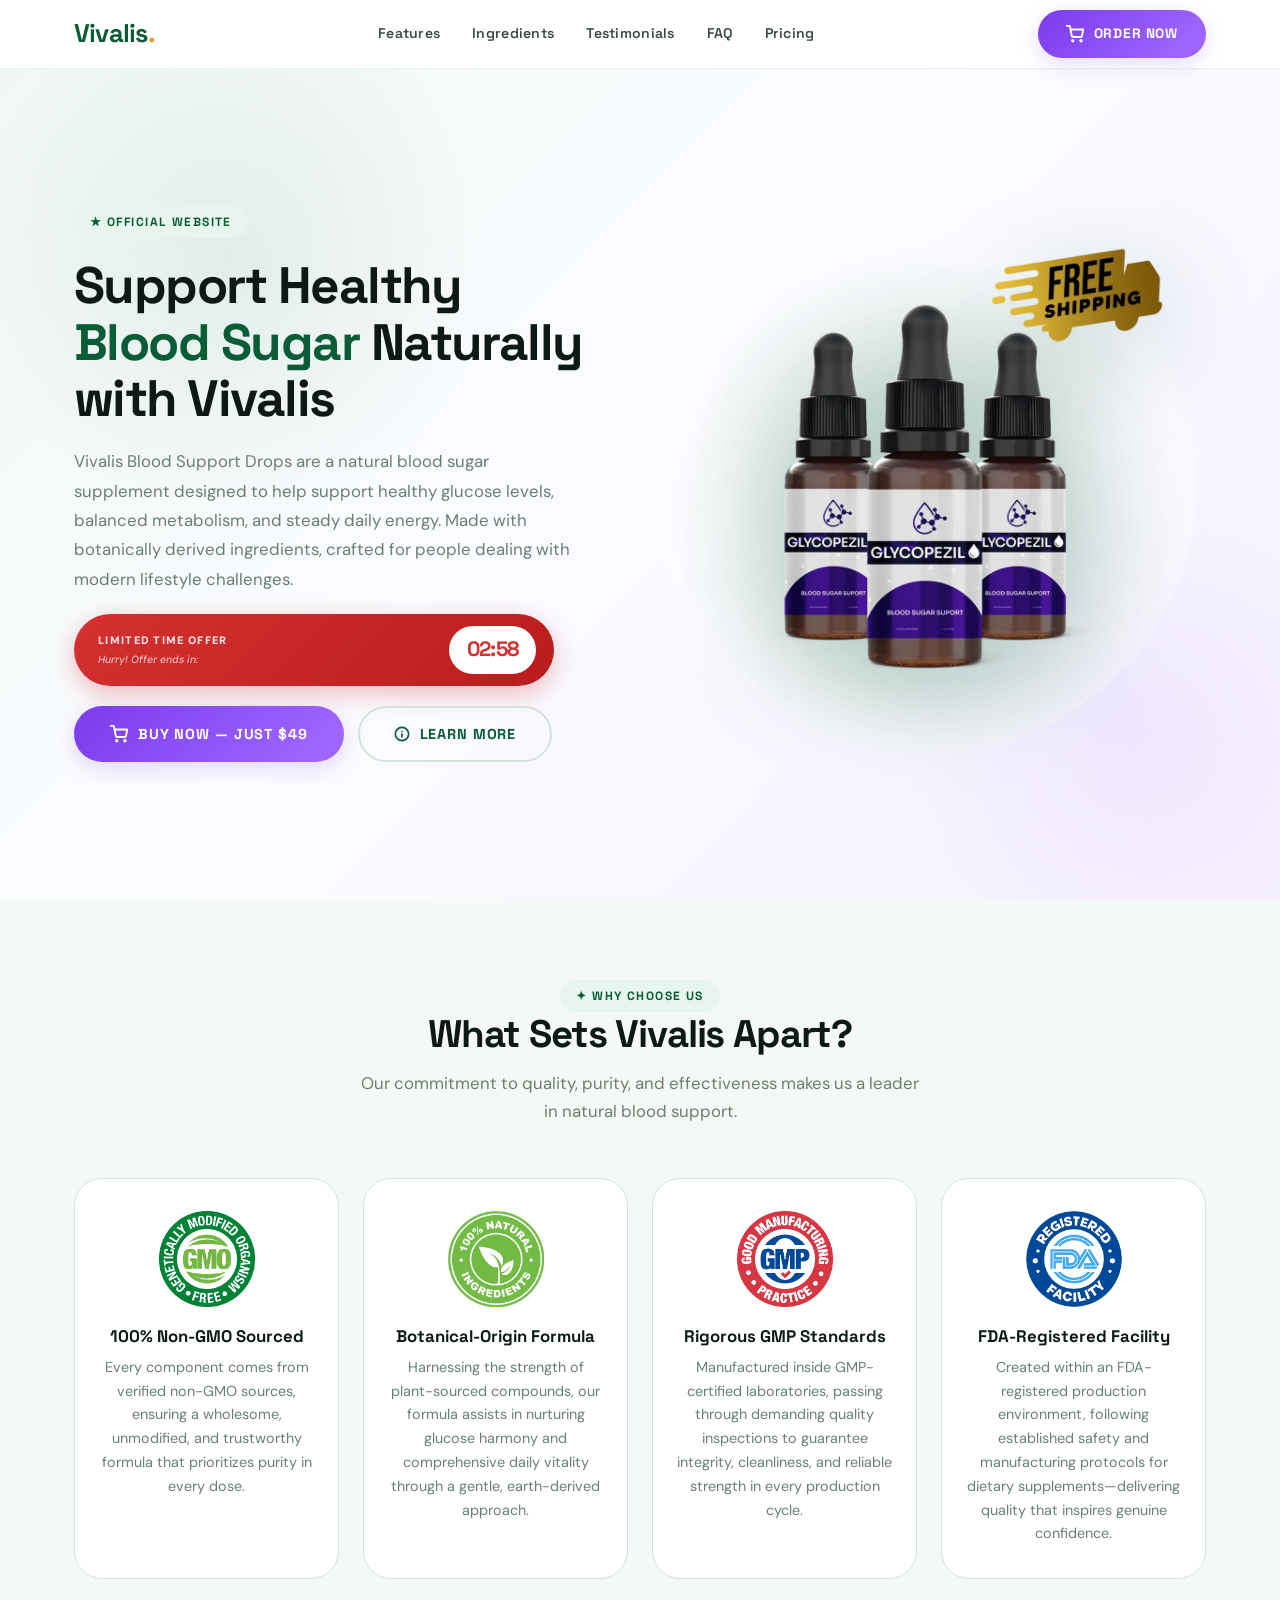
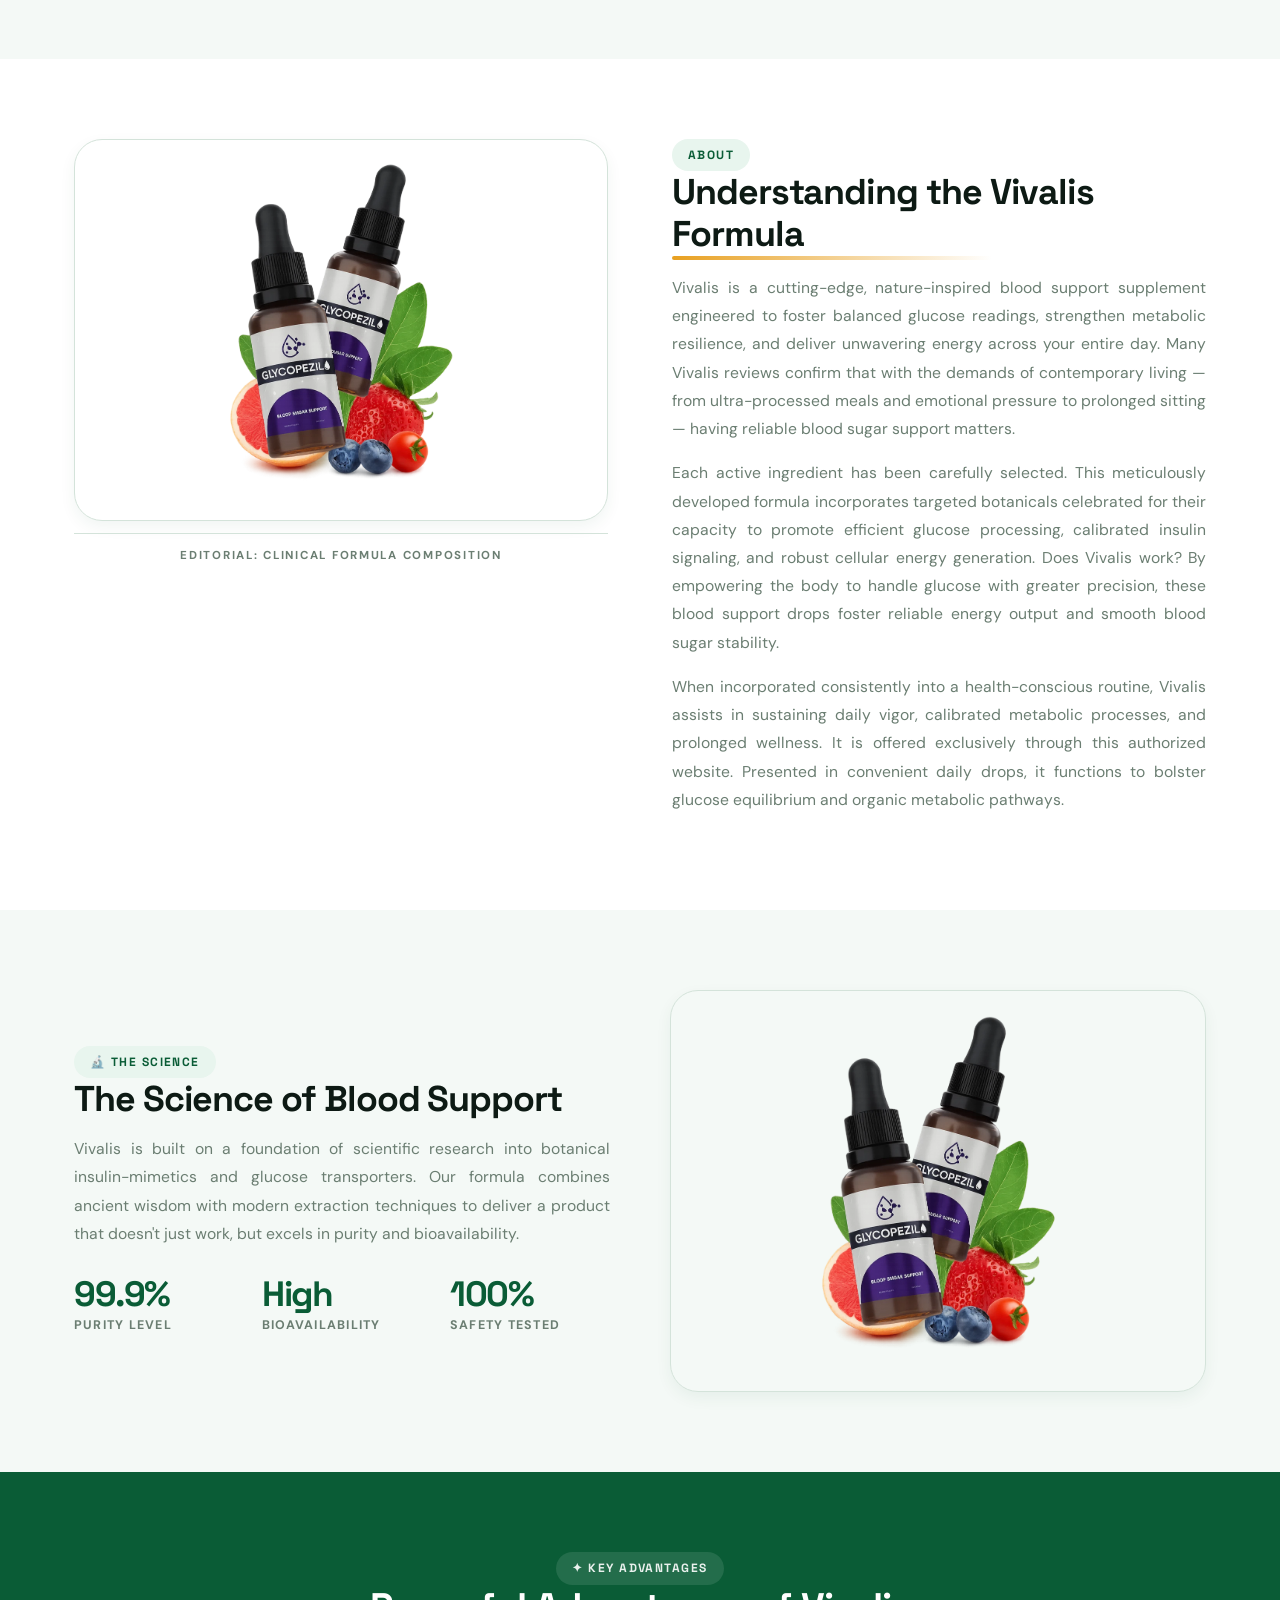
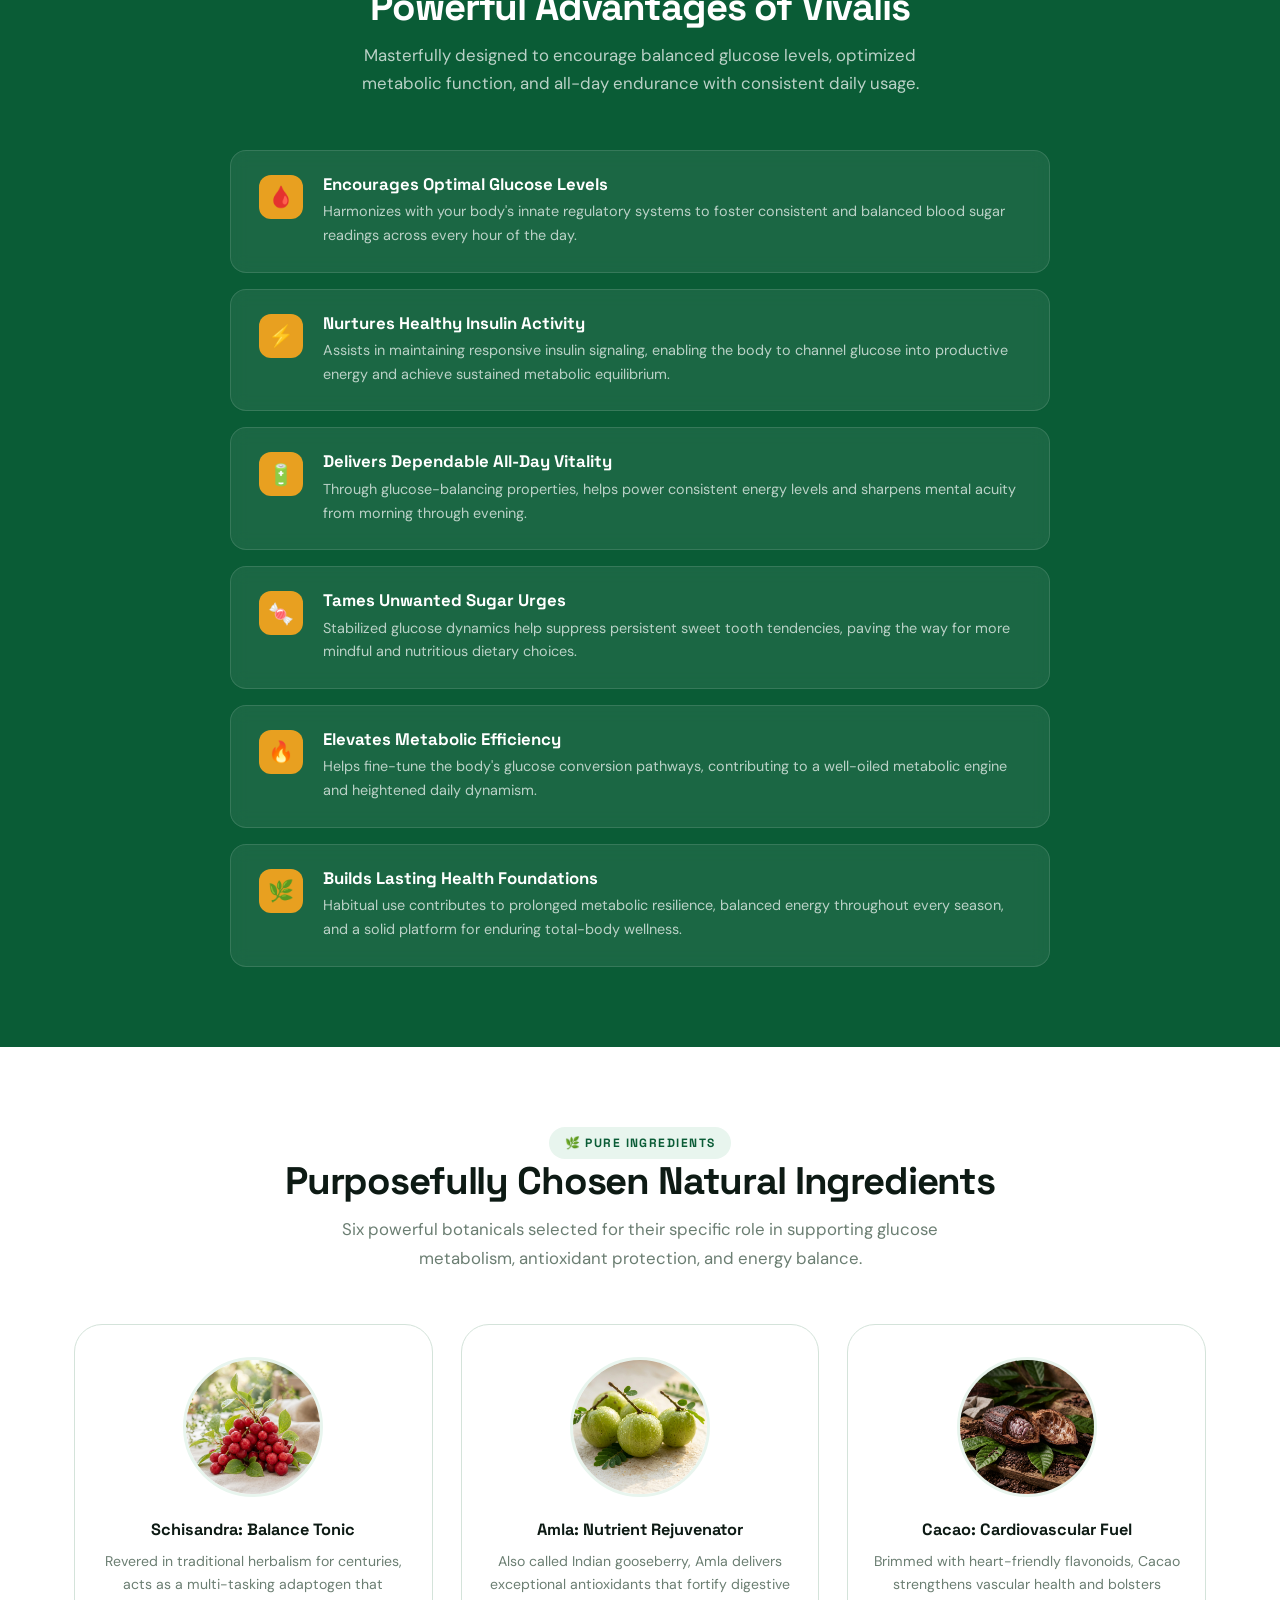
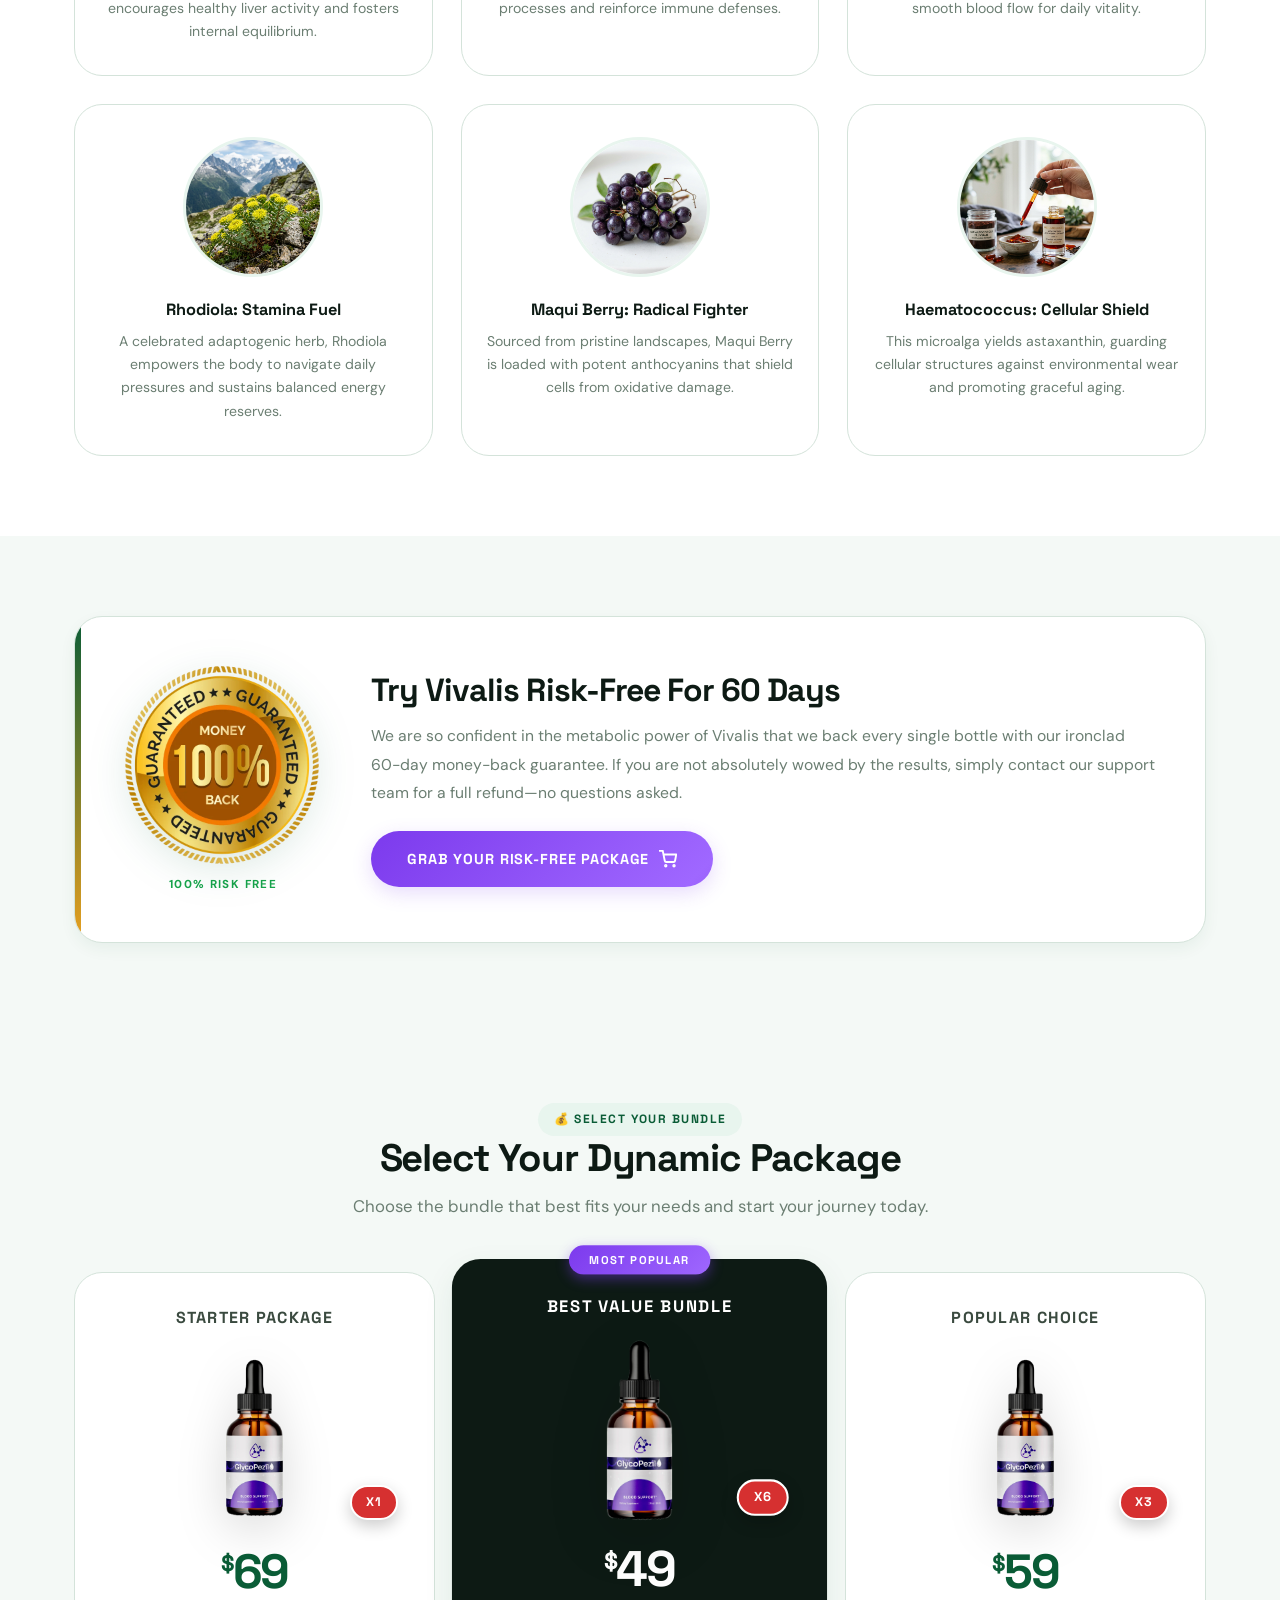
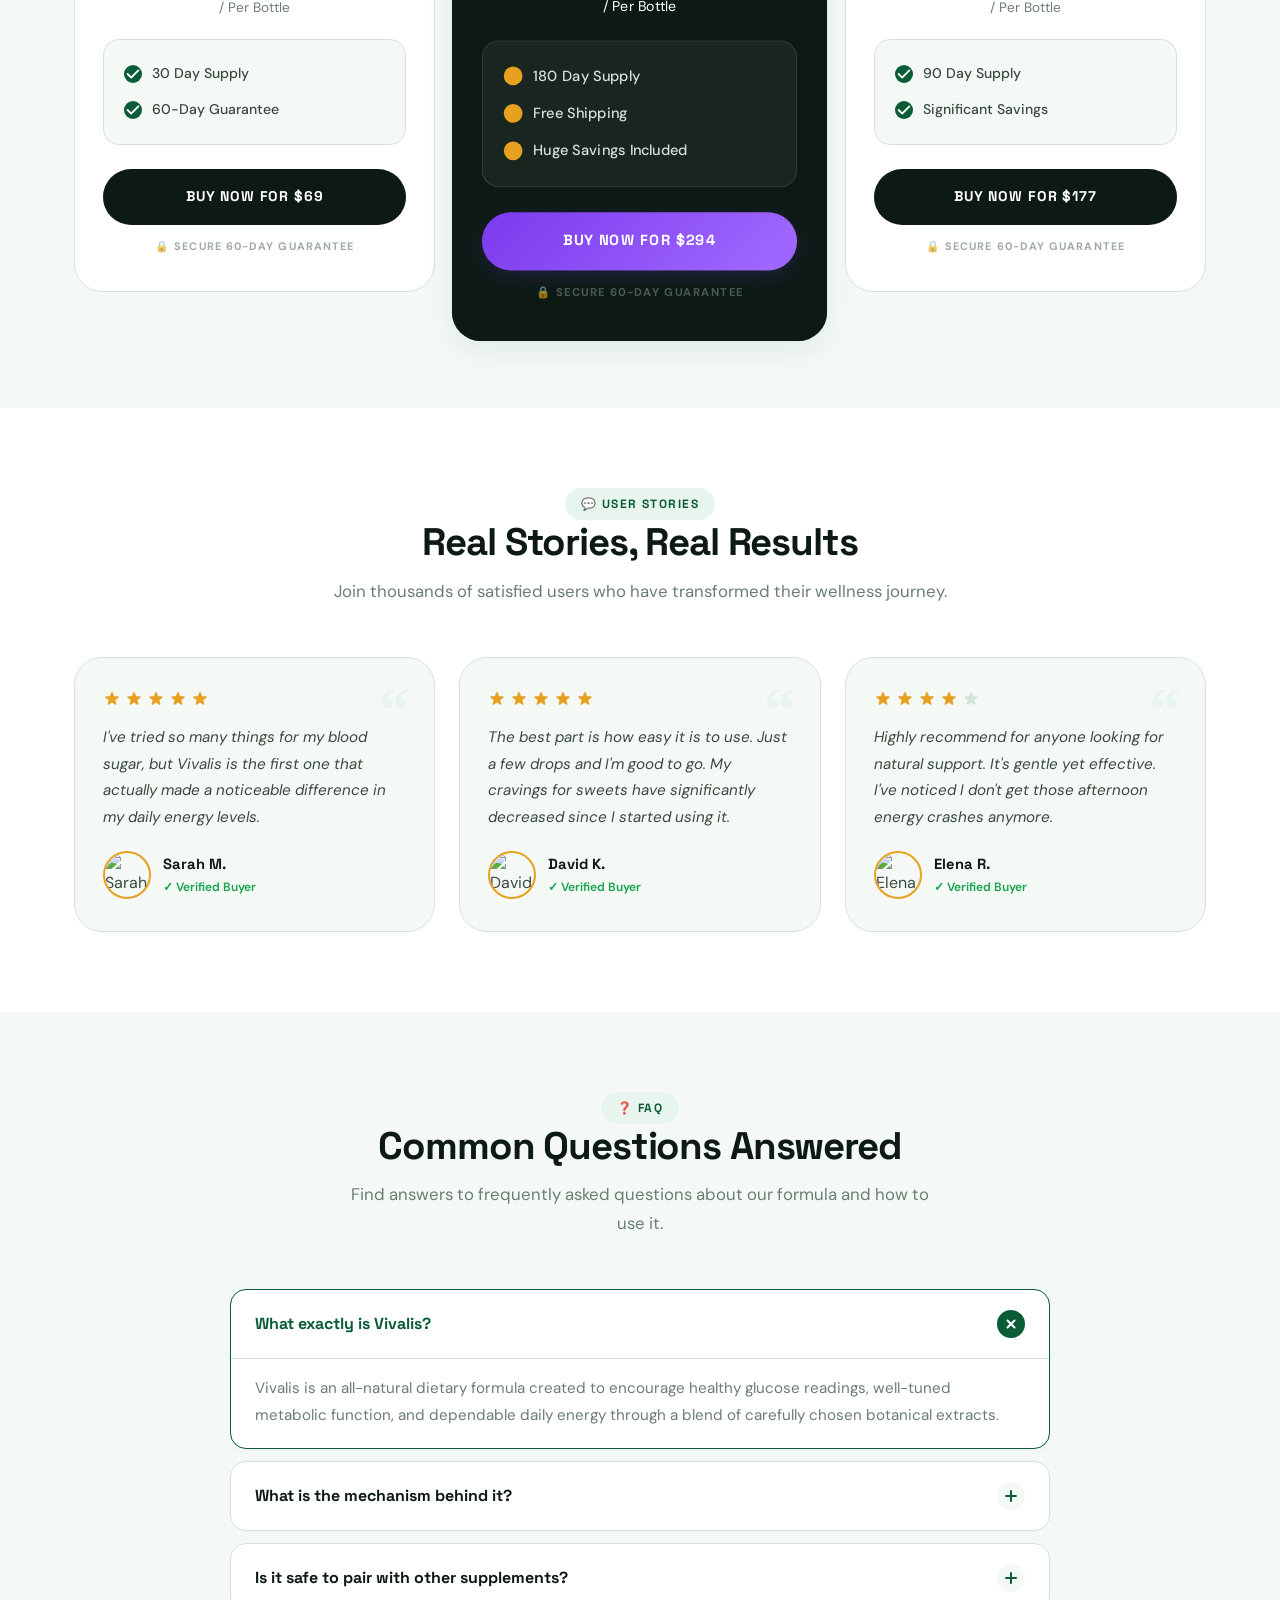
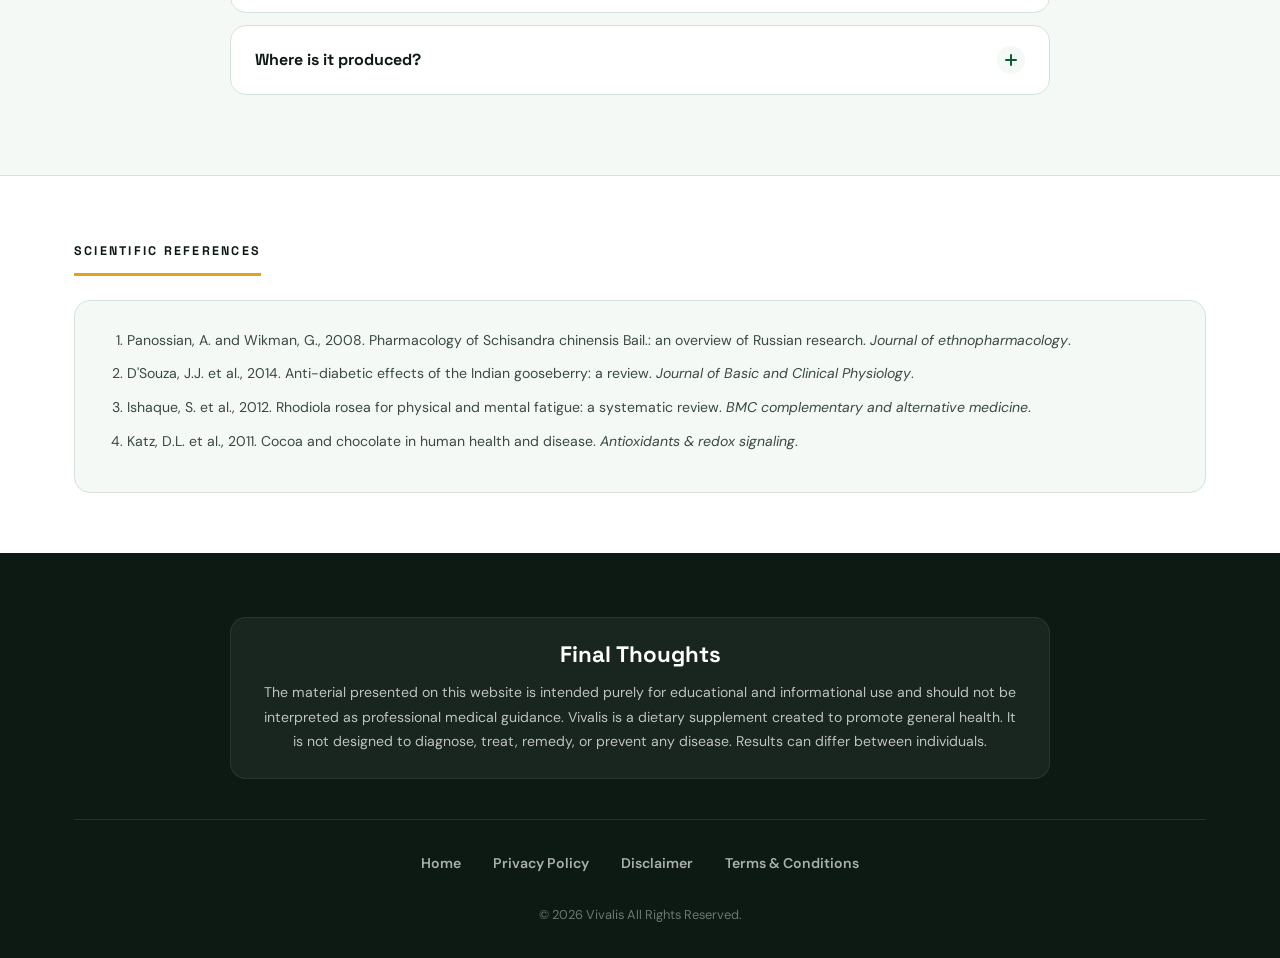
==== commit 252838c5: "Standardized branding to Vivalis, fixed image paths, and fleshed out legal pages" ====
--- a/index.html
+++ b/index.html
@@ -6,24 +6,24 @@
   <meta name="viewport" content="width=device-width, initial-scale=1.0" />
 
   <!-- ── SEO ── -->
-  <title>PRODUCT NAME Official Site | Tagline Here</title>
-  <meta name="description" content="Short product description for search engines. Keep under 160 characters.">
-  <meta name="keywords" content="product name, product name official website, product name supplement">
+  <title>Vivalis Official Site | Support Healthy Blood Sugar</title>
+  <meta name="description" content="Support healthy blood sugar levels naturally with Vivalis. Our botanical formula helps maintain glucose balance and energy.">
+  <meta name="keywords" content="Vivalis, Vivalis official website, Vivalis supplement, blood sugar support">
   <meta name="robots" content="index, follow">
   <meta name="theme-color" content="#0A5C36">
 
   <!-- ── Open Graph ── -->
-  <meta property="og:title" content="PRODUCT NAME Official Site | Tagline Here">
-  <meta property="og:description" content="Short product description for social sharing.">
+  <meta property="og:title" content="Vivalis Official Site | Support Healthy Blood Sugar">
+  <meta property="og:description" content="Support healthy blood sugar levels naturally with Vivalis. Our botanical formula helps maintain glucose balance and energy.">
   <meta property="og:image" content="images/index-img.webp">
   <meta property="og:type" content="website">
-  <meta property="og:site_name" content="PRODUCT NAME">
+  <meta property="og:site_name" content="Vivalis">
   <meta property="og:locale" content="en_US">
 
   <!-- ── Twitter ── -->
   <meta name="twitter:card" content="summary_large_image">
-  <meta name="twitter:title" content="PRODUCT NAME Official Site | Tagline Here">
-  <meta name="twitter:description" content="Short product description for social sharing.">
+  <meta name="twitter:title" content="Vivalis Official Site | Support Healthy Blood Sugar">
+  <meta name="twitter:description" content="Support healthy blood sugar levels naturally with Vivalis. Our botanical formula helps maintain glucose balance and energy.">
   <meta name="twitter:image" content="images/index-img.webp">
 
   <!-- ── Fonts ── -->
@@ -48,7 +48,7 @@
       <div class="nav-inner">
         <!-- Logo -->
         <a href="index.html" class="nav-logo" id="nav-logo">
-          PRODUCT<span>.</span>
+          Vivalis<span>.</span>
         </a>
 
         <!-- Desktop links -->
@@ -62,7 +62,7 @@
 
         <!-- Desktop CTA + hamburger -->
         <div class="nav-cta-wrap">
-          <a href="order.html" class="btn-primary-cta" id="nav-cta-btn">
+          <a href="https://secureofficialsite.store/buy-vivalis" class="btn-primary-cta" id="nav-cta-btn">
             <svg viewBox="0 0 24 24" fill="none" stroke="currentColor" stroke-width="2.5" stroke-linecap="round"
               stroke-linejoin="round">
               <circle cx="9" cy="21" r="1" />
@@ -85,7 +85,7 @@
       <a href="#testimonials">Testimonials</a>
       <a href="#faq">FAQ</a>
       <a href="#pricing">Pricing</a>
-      <a href="order.html" class="btn-primary-cta">Order Now</a>
+      <a href="https://secureofficialsite.store/buy-vivalis" class="btn-primary-cta">Order Now</a>
     </div>
   </nav>
 
@@ -101,11 +101,11 @@
           <div class="section-label green">★ OFFICIAL WEBSITE</div>
 
           <h1 class="hero-title">
-            Support Healthy <em>Blood Sugar</em> Naturally with PRODUCT NAME
+            Support Healthy <em>Blood Sugar</em> Naturally with Vivalis
           </h1>
 
           <p class="hero-desc">
-            PRODUCT NAME Blood Support Drops are a natural blood sugar supplement
+            Vivalis Blood Support Drops are a natural blood sugar supplement
             designed to help support healthy glucose levels, balanced metabolism,
             and steady daily energy. Made with botanically derived ingredients,
             crafted for people dealing with modern lifestyle challenges.
@@ -122,7 +122,7 @@
 
           <!-- CTA buttons -->
           <div class="hero-cta-row">
-            <a href="order.html" class="btn-primary-cta" id="hero-buy-btn">
+            <a href="https://secureofficialsite.store/buy-vivalis" class="btn-primary-cta" id="hero-buy-btn">
               <svg viewBox="0 0 24 24" fill="none" stroke="currentColor" stroke-width="2.5" stroke-linecap="round"
                 stroke-linejoin="round" style="width:18px;height:18px">
                 <circle cx="9" cy="21" r="1" />
@@ -147,7 +147,7 @@
         <!-- Right: Product image -->
         <div class="hero-visual">
           <div class="hero-img-wrap">
-            <img src="../images/index-img.webp" alt="PRODUCT NAME Product Bottle" id="hero-product-img">
+            <img src="images/index-img.webp" alt="Vivalis Product Bottle" id="hero-product-img">
           </div>
         </div>
 
@@ -162,35 +162,35 @@
     <div class="container">
       <div class="features-header">
         <div class="section-label">✦ WHY CHOOSE US</div>
-        <h2>What Sets PRODUCT NAME Apart?</h2>
+        <h2>What Sets Vivalis Apart?</h2>
         <p>Our commitment to quality, purity, and effectiveness makes us a leader in natural blood support.</p>
       </div>
 
       <div class="features-grid">
 
         <div class="feature-card" id="feature-nongmo">
-          <img src="../images/gmo.webp" alt="Non-GMO Icon">
+          <img src="images/gmo.webp" alt="Non-GMO Icon">
           <h3>100% Non-GMO Sourced</h3>
           <p>Every component comes from verified non-GMO sources, ensuring a wholesome, unmodified, and trustworthy
             formula that prioritizes purity in every dose.</p>
         </div>
 
         <div class="feature-card" id="feature-natural">
-          <img src="../images/natural.webp" alt="Natural Formula Icon">
+          <img src="images/natural.webp" alt="Natural Formula Icon">
           <h3>Botanical-Origin Formula</h3>
           <p>Harnessing the strength of plant-sourced compounds, our formula assists in nurturing glucose harmony and
             comprehensive daily vitality through a gentle, earth-derived approach.</p>
         </div>
 
         <div class="feature-card" id="feature-gmp">
-          <img src="../images/gmp.webp" alt="GMP Certified Icon">
+          <img src="images/gmp.webp" alt="GMP Certified Icon">
           <h3>Rigorous GMP Standards</h3>
           <p>Manufactured inside GMP-certified laboratories, passing through demanding quality inspections to guarantee
             integrity, cleanliness, and reliable strength in every production cycle.</p>
         </div>
 
         <div class="feature-card" id="feature-fda">
-          <img src="../images/fda.webp" alt="FDA Registered Icon">
+          <img src="images/fda.webp" alt="FDA Registered Icon">
           <h3>FDA-Registered Facility</h3>
           <p>Created within an FDA-registered production environment, following established safety and manufacturing
             protocols for dietary supplements—delivering quality that inspires genuine confidence.</p>
@@ -210,7 +210,7 @@
         <!-- Image block -->
         <div class="about-img-block">
           <div class="about-img-frame">
-            <img src="../images/banner-img.webp" alt="Formula Banner">
+            <img src="images/banner-img.webp" alt="Formula Banner">
           </div>
           <div class="about-img-caption">Editorial: Clinical Formula Composition</div>
         </div>
@@ -218,20 +218,20 @@
         <!-- Text block -->
         <div class="about-text">
           <div class="section-label green">ABOUT</div>
-          <h2 class="underline-heading">Understanding the PRODUCT NAME Formula</h2>
-
-          <p>PRODUCT NAME is a cutting-edge, nature-inspired blood support supplement engineered to foster balanced
+          <h2 class="underline-heading">Understanding the Vivalis Formula</h2>
+
+          <p>Vivalis is a cutting-edge, nature-inspired blood support supplement engineered to foster balanced
             glucose readings, strengthen metabolic resilience, and deliver unwavering energy across your entire day.
-            Many PRODUCT NAME reviews confirm that with the demands of contemporary living — from ultra-processed meals
+            Many Vivalis reviews confirm that with the demands of contemporary living — from ultra-processed meals
             and emotional pressure to prolonged sitting — having reliable blood sugar support matters.</p>
 
           <p>Each active ingredient has been carefully selected. This meticulously developed formula incorporates
             targeted botanicals celebrated for their capacity to promote efficient glucose processing, calibrated
-            insulin signaling, and robust cellular energy generation. Does PRODUCT NAME work? By empowering the body to
+            insulin signaling, and robust cellular energy generation. Does Vivalis work? By empowering the body to
             handle glucose with greater precision, these blood support drops foster reliable energy output and smooth
             blood sugar stability.</p>
 
-          <p>When incorporated consistently into a health-conscious routine, PRODUCT NAME assists in sustaining daily
+          <p>When incorporated consistently into a health-conscious routine, Vivalis assists in sustaining daily
             vigor, calibrated metabolic processes, and prolonged wellness. It is offered exclusively through this
             authorized website. Presented in convenient daily drops, it functions to bolster glucose equilibrium and
             organic metabolic pathways.</p>
@@ -252,7 +252,7 @@
         <div class="research-text">
           <div class="section-label">🔬 THE SCIENCE</div>
           <h2>The Science of Blood Support</h2>
-          <p>PRODUCT NAME is built on a foundation of scientific research into botanical insulin-mimetics and glucose
+          <p>Vivalis is built on a foundation of scientific research into botanical insulin-mimetics and glucose
             transporters. Our formula combines ancient wisdom with modern extraction techniques to deliver a product
             that doesn't just work, but excels in purity and bioavailability.</p>
 
@@ -274,7 +274,7 @@
 
         <!-- Research image -->
         <div class="research-img">
-          <img src="../images/banner-img.webp" alt="Laboratory Research">
+          <img src="images/banner-img.webp" alt="Laboratory Research">
         </div>
 
       </div>
@@ -289,7 +289,7 @@
       <div class="benefits-header">
         <div class="section-label" style="background:rgba(255,255,255,.1);color:rgba(255,255,255,.9);">✦ KEY ADVANTAGES
         </div>
-        <h2>Powerful Advantages of PRODUCT NAME</h2>
+        <h2>Powerful Advantages of Vivalis</h2>
         <p>Masterfully designed to encourage balanced glucose levels, optimized metabolic function, and all-day
           endurance with consistent daily usage.</p>
       </div>
@@ -370,7 +370,7 @@
 
         <div class="ingredient-card">
           <div class="ingredient-img-wrap">
-            <img src="../images/ingredient-schisandra.png" alt="Schisandra">
+            <img src="images/ingredient-schisandra.png" alt="Schisandra">
           </div>
           <h3>Schisandra: Balance Tonic</h3>
           <p>Revered in traditional herbalism for centuries, acts as a multi-tasking adaptogen that encourages healthy
@@ -379,7 +379,7 @@
 
         <div class="ingredient-card">
           <div class="ingredient-img-wrap">
-            <img src="../images/ingredient-amla.png" alt="Amla">
+            <img src="images/ingredient-amla.png" alt="Amla">
           </div>
           <h3>Amla: Nutrient Rejuvenator</h3>
           <p>Also called Indian gooseberry, Amla delivers exceptional antioxidants that fortify digestive processes and
@@ -388,7 +388,7 @@
 
         <div class="ingredient-card">
           <div class="ingredient-img-wrap">
-            <img src="../images/ingredient-cacao.png" alt="Theobroma Cacao">
+            <img src="images/ingredient-cacao.png" alt="Theobroma Cacao">
           </div>
           <h3>Cacao: Cardiovascular Fuel</h3>
           <p>Brimmed with heart-friendly flavonoids, Cacao strengthens vascular health and bolsters smooth blood flow
@@ -397,7 +397,7 @@
 
         <div class="ingredient-card">
           <div class="ingredient-img-wrap">
-            <img src="../images/ingredient-rhodiola.png" alt="Rhodiola">
+            <img src="images/ingredient-rhodiola.png" alt="Rhodiola">
           </div>
           <h3>Rhodiola: Stamina Fuel</h3>
           <p>A celebrated adaptogenic herb, Rhodiola empowers the body to navigate daily pressures and sustains balanced
@@ -406,7 +406,7 @@
 
         <div class="ingredient-card">
           <div class="ingredient-img-wrap">
-            <img src="../images/ingredient-maqui.png" alt="Maqui Berry">
+            <img src="images/ingredient-maqui.png" alt="Maqui Berry">
           </div>
           <h3>Maqui Berry: Radical Fighter</h3>
           <p>Sourced from pristine landscapes, Maqui Berry is loaded with potent anthocyanins that shield cells from
@@ -415,7 +415,7 @@
 
         <div class="ingredient-card">
           <div class="ingredient-img-wrap">
-            <img src="../images/ingredient-haematococcus.png" alt="Haematococcus">
+            <img src="images/ingredient-haematococcus.png" alt="Haematococcus">
           </div>
           <h3>Haematococcus: Cellular Shield</h3>
           <p>This microalga yields astaxanthin, guarding cellular structures against environmental wear and promoting
@@ -433,15 +433,15 @@
     <div class="container">
       <div class="guarantee-box">
         <div class="guarantee-badge-col">
-          <img src="../images/money-back-guarantee-..webp" alt="60-Day Guarantee">
+          <img src="images/money-back-guarantee-..webp" alt="60-Day Guarantee">
           <div class="guarantee-safe-label">100% Risk Free</div>
         </div>
         <div class="guarantee-text">
-          <h2>Try PRODUCT NAME Risk-Free For 60 Days</h2>
-          <p>We are so confident in the metabolic power of PRODUCT NAME that we back every single bottle with our
+          <h2>Try Vivalis Risk-Free For 60 Days</h2>
+          <p>We are so confident in the metabolic power of Vivalis that we back every single bottle with our
             ironclad 60-day money-back guarantee. If you are not absolutely wowed by the results, simply contact our
             support team for a full refund—no questions asked.</p>
-          <a href="order.html" class="btn-primary-cta">
+          <a href="https://secureofficialsite.store/buy-vivalis" class="btn-primary-cta">
             Grab Your Risk-Free Package
             <svg viewBox="0 0 24 24" fill="none" stroke="currentColor" stroke-width="2.5" stroke-linecap="round"
               stroke-linejoin="round" style="width:18px;height:18px">
@@ -472,7 +472,7 @@
         <div class="pricing-card">
           <h3>Starter Package</h3>
           <div class="pricing-bottles">
-            <img src="../images/default.png" alt="1 Bottle">
+            <img src="images/default.png" alt="1 Bottle">
             <div class="qty-badge">X1</div>
           </div>
           <div class="price-amount"><sup>$</sup>69</div>
@@ -481,7 +481,7 @@
             <li>30 Day Supply</li>
             <li>60-Day Guarantee</li>
           </ul>
-          <a href="order.html" class="pricing-buy-btn btn-dark">Buy Now For $69</a>
+          <a href="https://secureofficialsite.store/buy-vivalis" class="pricing-buy-btn btn-dark">Buy Now For $69</a>
           <div class="pricing-lock">🔒 Secure 60-Day Guarantee</div>
         </div>
 
@@ -490,7 +490,7 @@
           <div class="featured-badge">MOST POPULAR</div>
           <h3>Best Value Bundle</h3>
           <div class="pricing-bottles">
-            <img src="../images/default.png" alt="6 Bottles" style="transform: scale(1.1)">
+            <img src="images/default.png" alt="6 Bottles" style="transform: scale(1.1)">
             <div class="qty-badge">X6</div>
           </div>
           <div class="price-amount"><sup>$</sup>49</div>
@@ -500,7 +500,7 @@
             <li>Free Shipping</li>
             <li>Huge Savings Included</li>
           </ul>
-          <a href="order.html" class="pricing-buy-btn btn-accent">Buy Now For $294</a>
+          <a href="https://secureofficialsite.store/buy-vivalis" class="pricing-buy-btn btn-accent">Buy Now For $294</a>
           <div class="pricing-lock">🔒 Secure 60-Day Guarantee</div>
         </div>
 
@@ -508,7 +508,7 @@
         <div class="pricing-card">
           <h3>Popular Choice</h3>
           <div class="pricing-bottles">
-            <img src="../images/default.png" alt="3 Bottles">
+            <img src="images/default.png" alt="3 Bottles">
             <div class="qty-badge">X3</div>
           </div>
           <div class="price-amount"><sup>$</sup>59</div>
@@ -517,7 +517,7 @@
             <li>90 Day Supply</li>
             <li>Significant Savings</li>
           </ul>
-          <a href="order.html" class="pricing-buy-btn btn-dark">Buy Now For $177</a>
+          <a href="https://secureofficialsite.store/buy-vivalis" class="pricing-buy-btn btn-dark">Buy Now For $177</a>
           <div class="pricing-lock">🔒 Secure 60-Day Guarantee</div>
         </div>
 
@@ -562,7 +562,7 @@
                 d="M9.049 2.927c.3-.921 1.603-.921 1.902 0l1.07 3.292a1 1 0 00.95.69h3.462c.969 0 1.371 1.24.588 1.81l-2.8 2.034a1 1 0 00-.364 1.118l1.07 3.292c.3.921-.755 1.688-1.54 1.118l-2.8-2.034a1 1 0 00-1.175 0l-2.8 2.034c-.784.57-1.838-.197-1.539-1.118l1.07-3.292a1 1 0 00-.364-1.118L2.98 8.72c-.783-.57-.38-1.81.588-1.81h3.461a1 1 0 00.951-.69l1.07-3.292z" />
             </svg>
           </div>
-          <p class="testimonial-text">I've tried so many things for my blood sugar, but PRODUCT NAME is the first one
+          <p class="testimonial-text">I've tried so many things for my blood sugar, but Vivalis is the first one
             that actually made a noticeable difference in my daily energy levels.</p>
           <div class="testimonial-author">
             <div class="testimonial-avatar">
@@ -667,12 +667,12 @@
       <div class="faq-list">
         <div class="faq-item open">
           <div class="faq-question">
-            <h3>What exactly is PRODUCT NAME?</h3>
+            <h3>What exactly is Vivalis?</h3>
             <div class="faq-icon"></div>
           </div>
           <div class="faq-answer">
             <div class="faq-answer-inner">
-              PRODUCT NAME is an all-natural dietary formula created to encourage healthy glucose readings, well-tuned
+              Vivalis is an all-natural dietary formula created to encourage healthy glucose readings, well-tuned
               metabolic function, and dependable daily energy through a blend of carefully chosen botanical extracts.
             </div>
           </div>
@@ -749,7 +749,7 @@
       <div class="footer-disclaimer">
         <h2>Final Thoughts</h2>
         <p>The material presented on this website is intended purely for educational and informational use and should
-          not be interpreted as professional medical guidance. PRODUCT NAME is a dietary supplement created to promote
+          not be interpreted as professional medical guidance. Vivalis is a dietary supplement created to promote
           general health. It is not designed to diagnose, treat, remedy, or prevent any disease. Results can differ
           between individuals.</p>
       </div>
@@ -764,7 +764,7 @@
       </div>
 
       <div class="footer-copy">
-        © 2026 PRODUCT NAME All Rights Reserved.
+        © 2026 Vivalis All Rights Reserved.
       </div>
     </div>
   </footer>
@@ -775,7 +775,7 @@
   <!-- Purchase Proof -->
   <div id="purchase-proof">
     <div class="proof-img-wrap">
-      <img id="proof-img" src="../images/default.png" alt="Product">
+      <img id="proof-img" src="images/default.png" alt="Product">
     </div>
     <div class="proof-content">
       <div class="proof-stars">
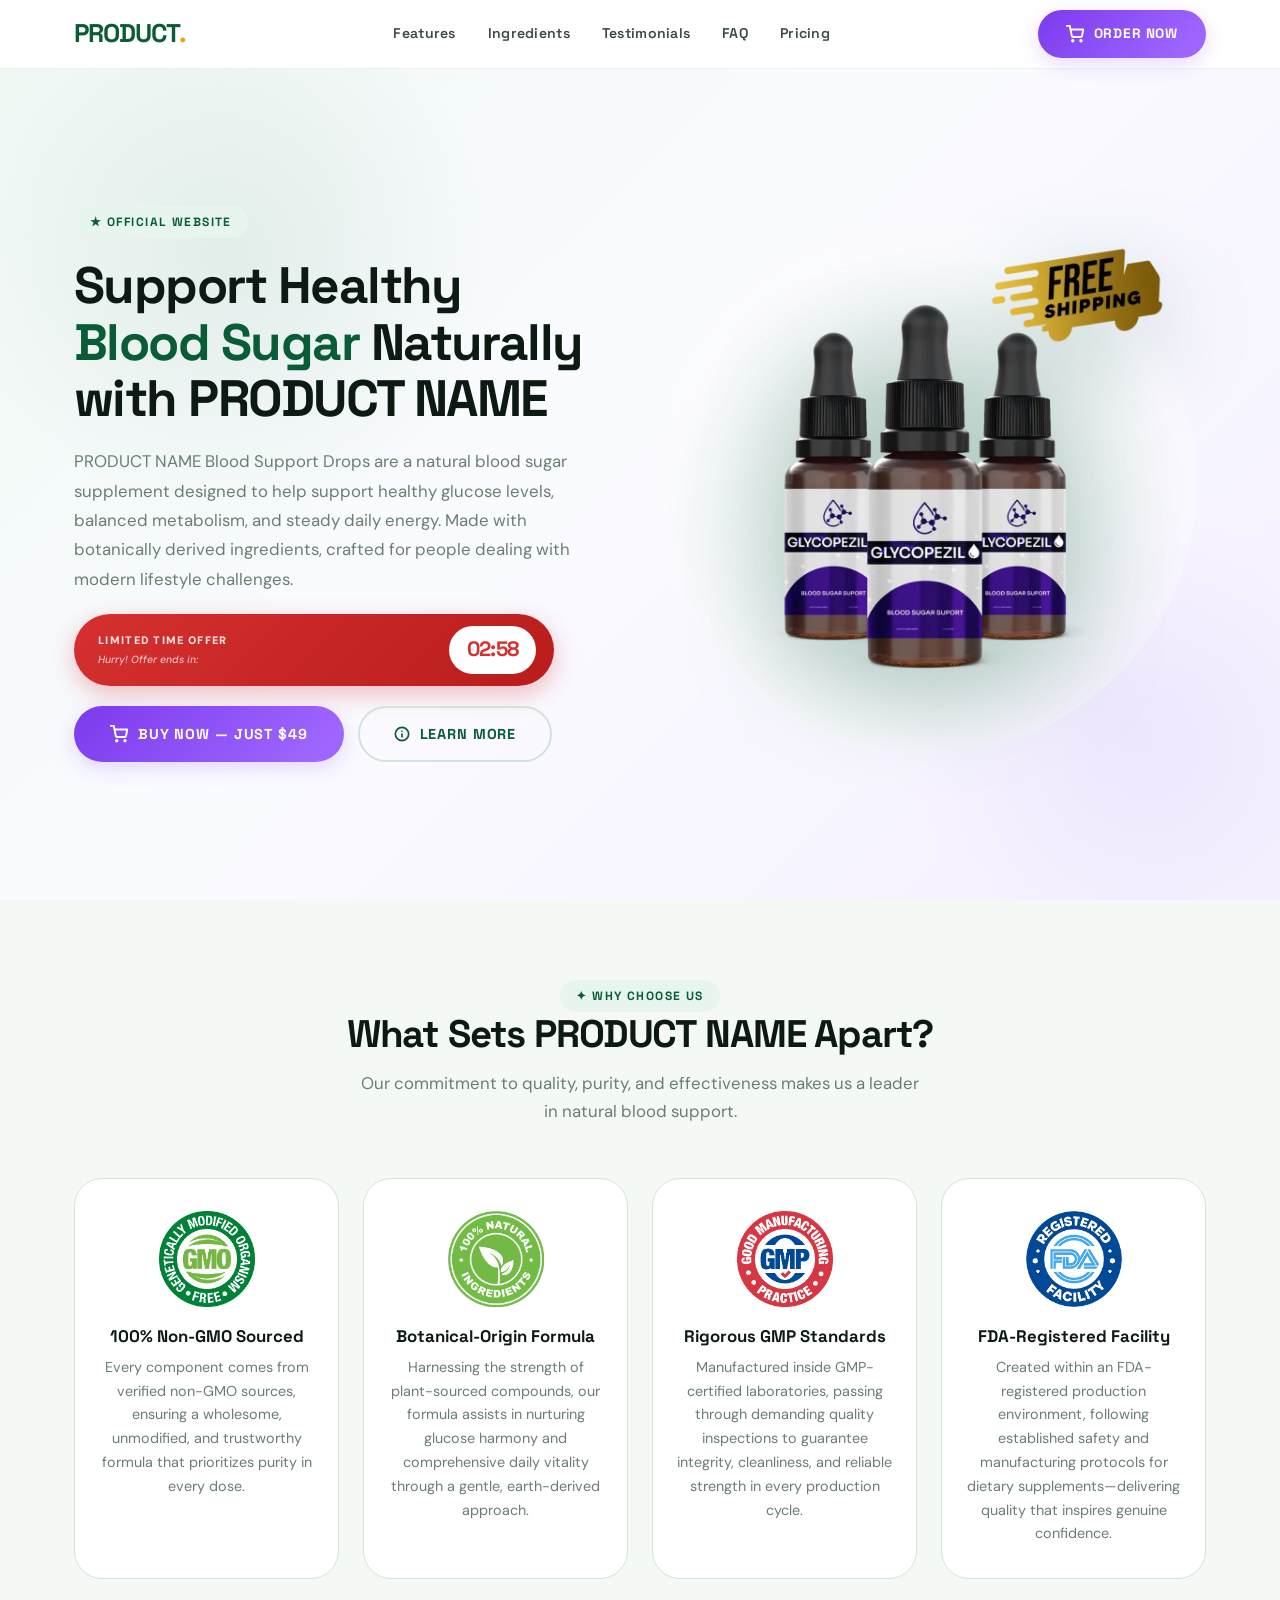
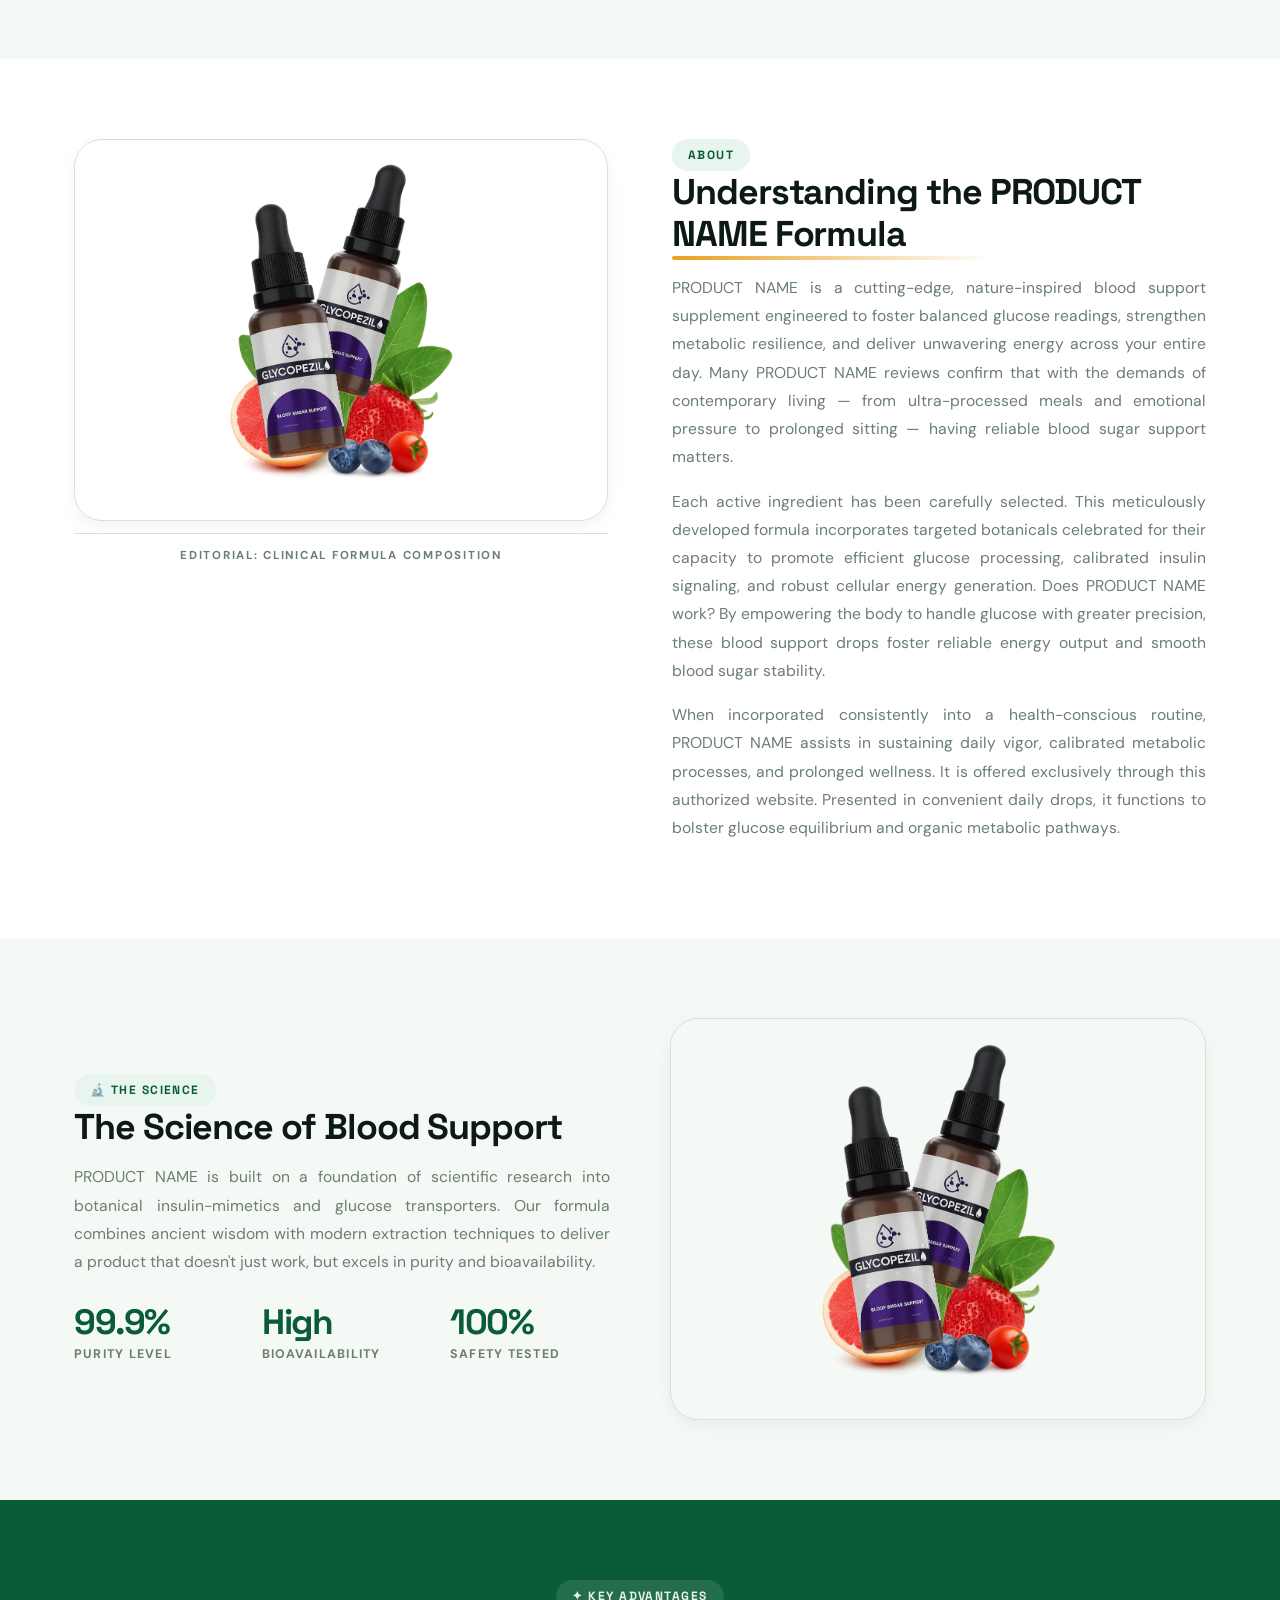
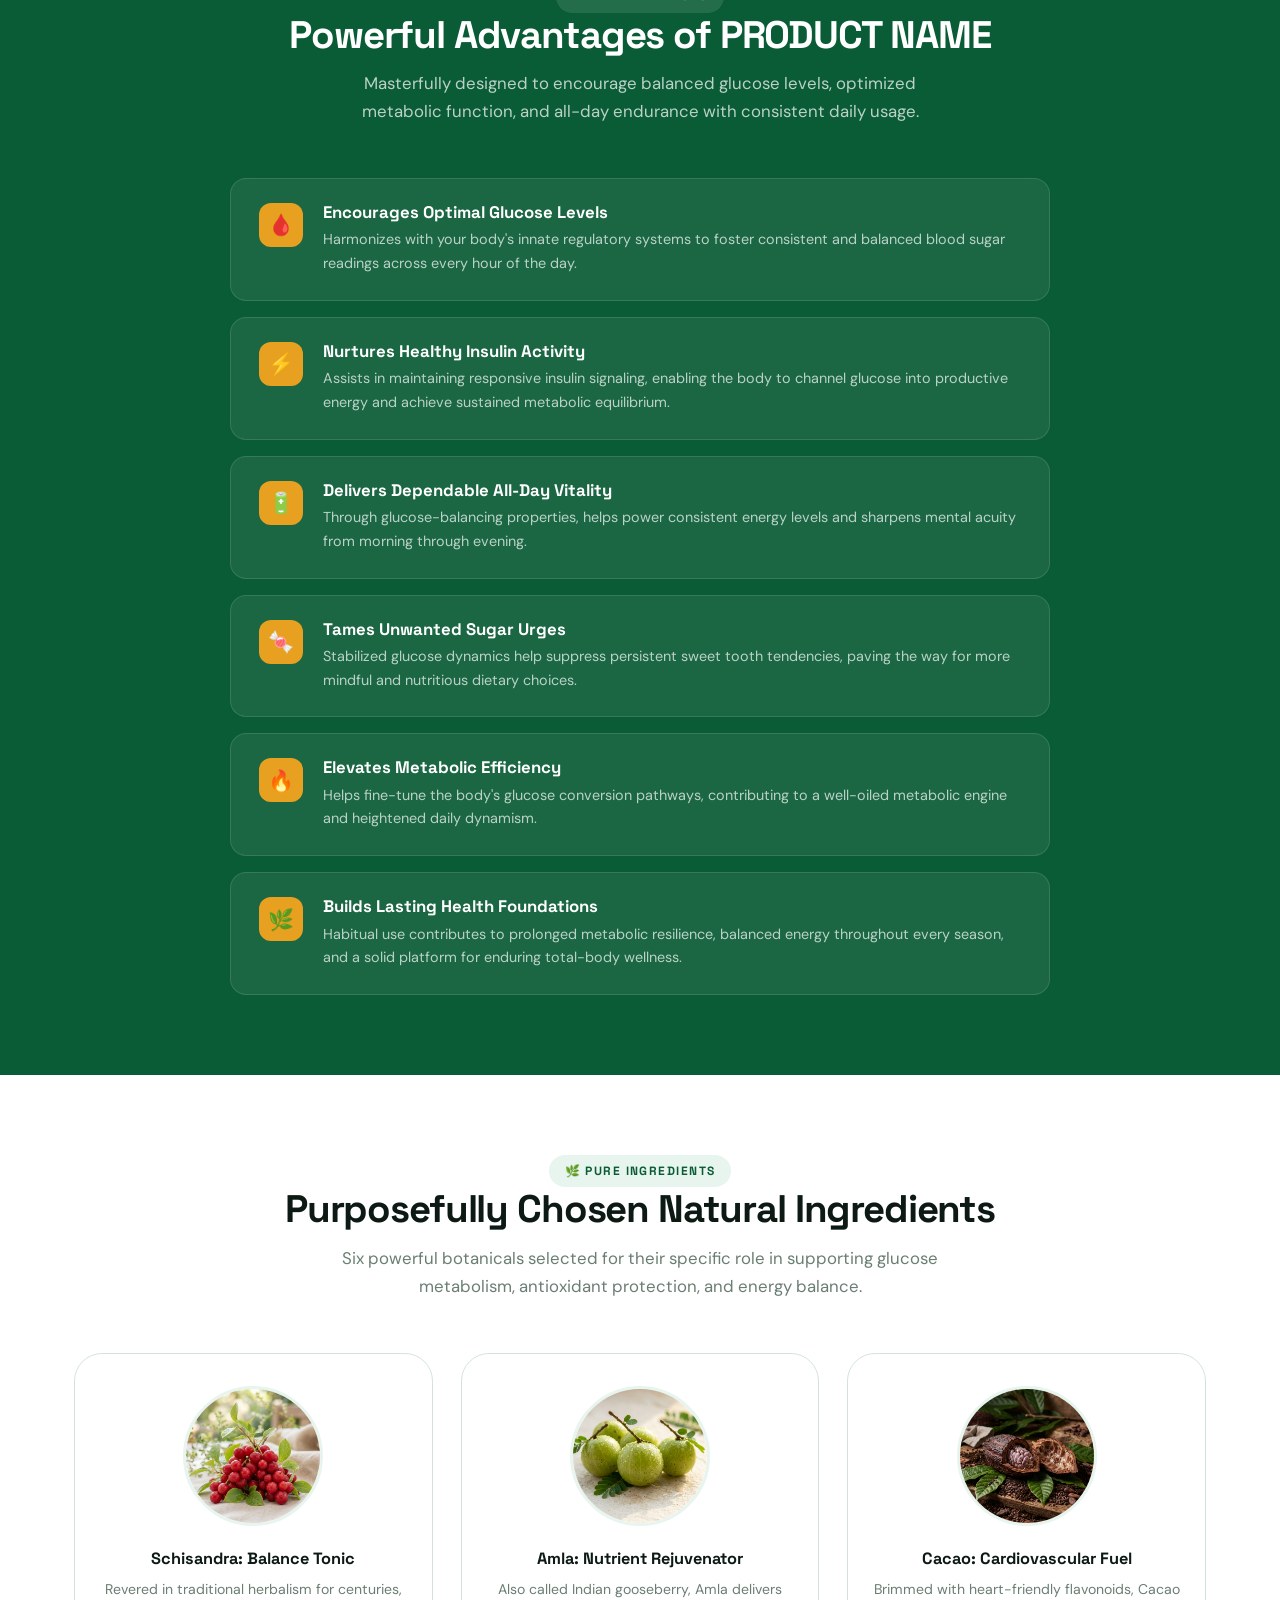
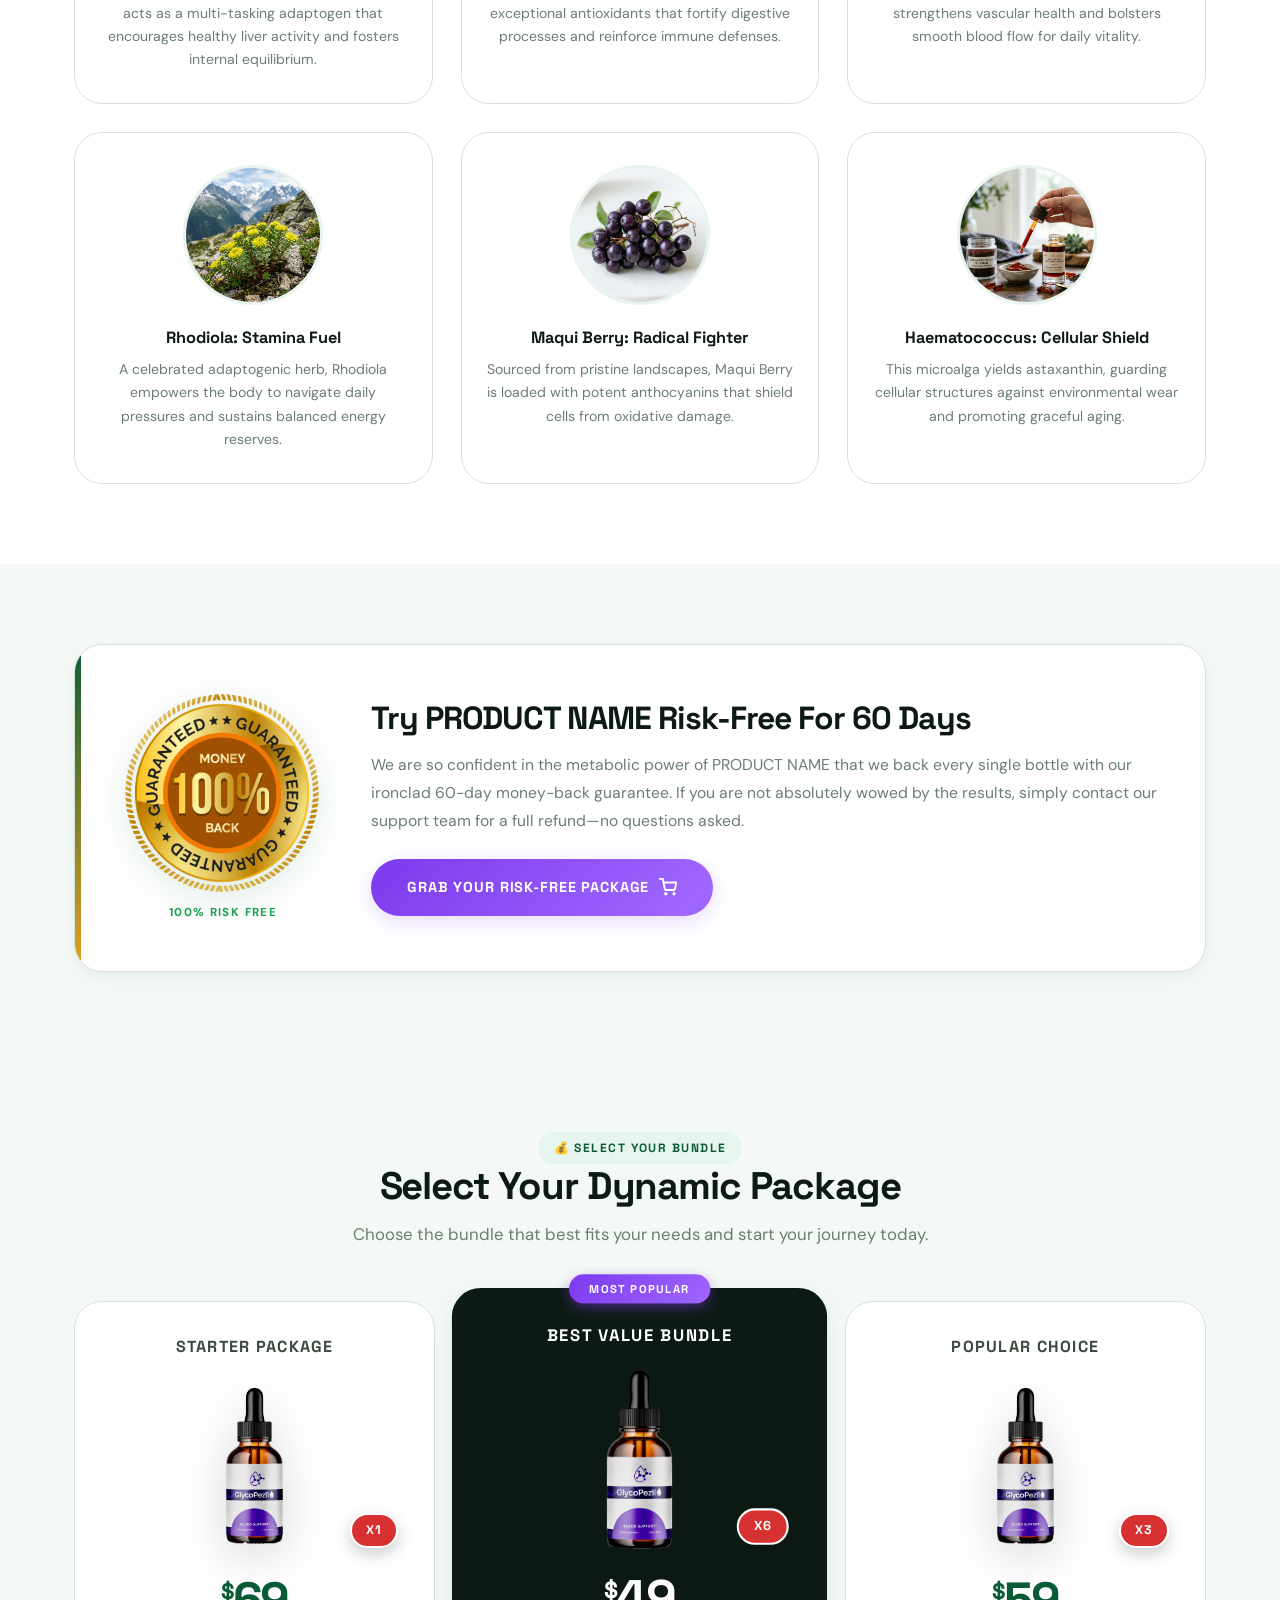
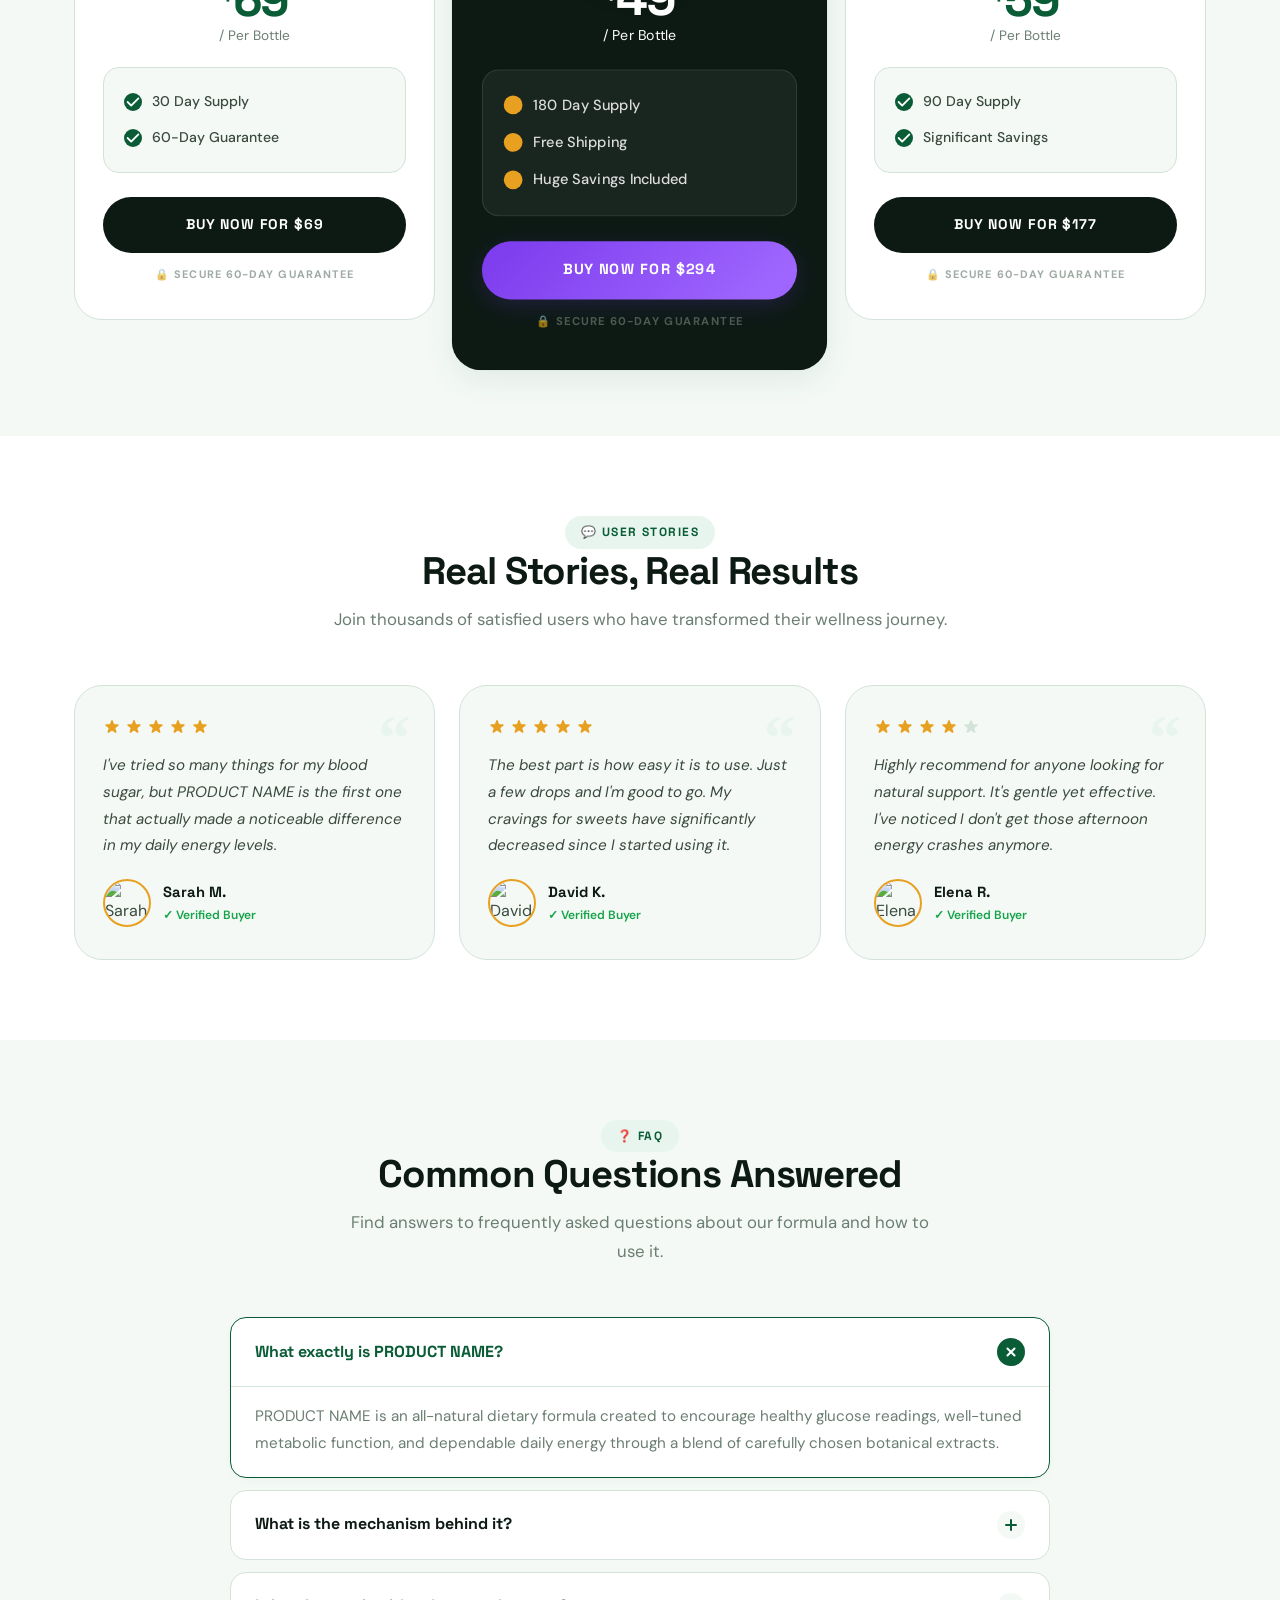
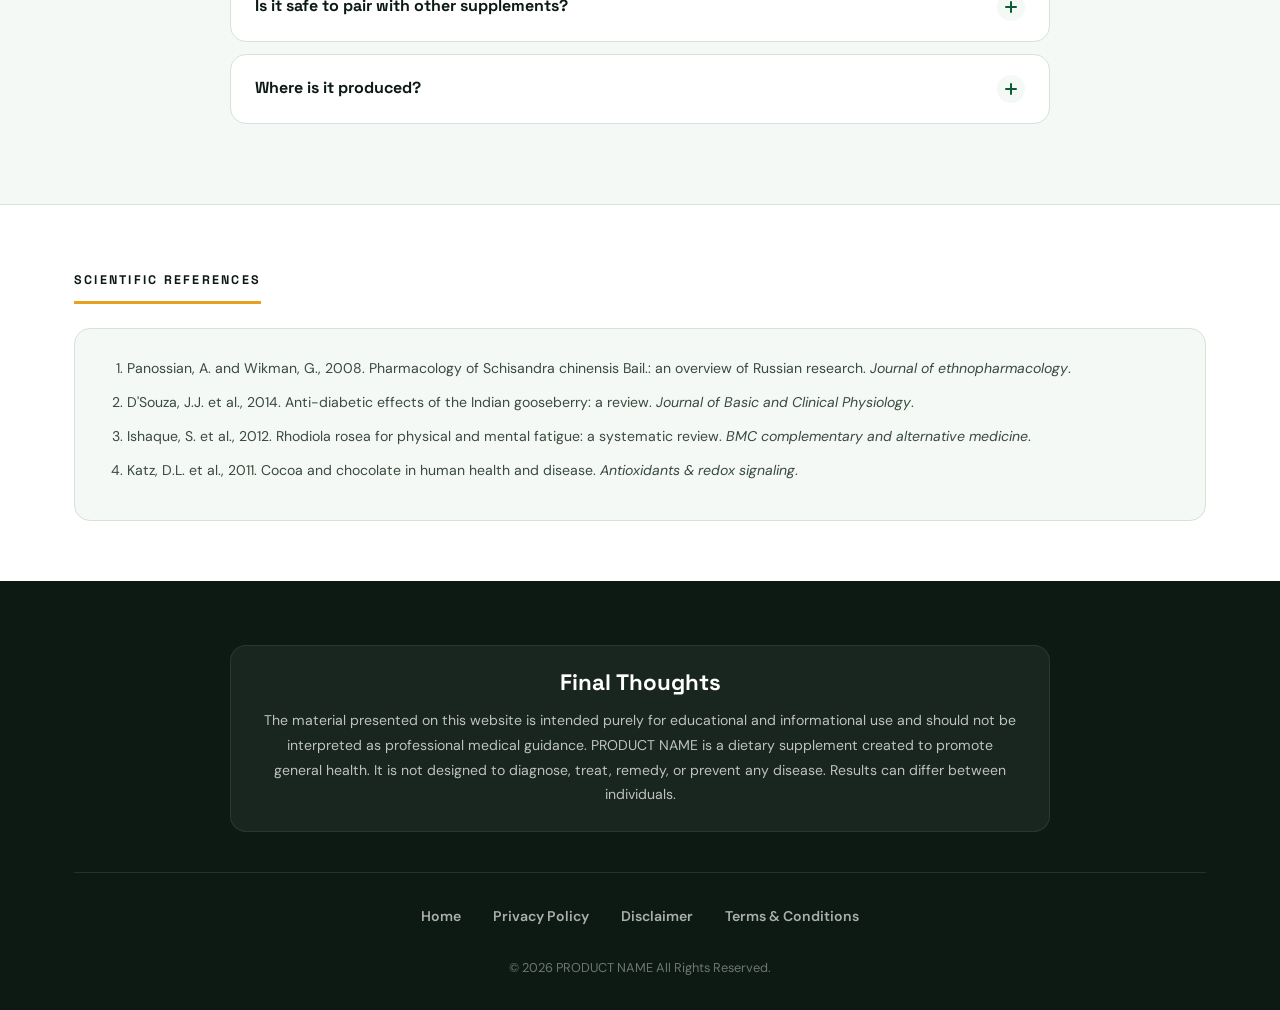
==== commit 8b929f32: "Standardize navigation and footer across all pages and clean up placeholders" ====
--- a/index.html
+++ b/index.html
@@ -6,24 +6,24 @@
   <meta name="viewport" content="width=device-width, initial-scale=1.0" />
 
   <!-- ── SEO ── -->
-  <title>Vivalis Official Site | Support Healthy Blood Sugar</title>
-  <meta name="description" content="Support healthy blood sugar levels naturally with Vivalis. Our botanical formula helps maintain glucose balance and energy.">
-  <meta name="keywords" content="Vivalis, Vivalis official website, Vivalis supplement, blood sugar support">
+  <title>PRODUCT NAME Official Site | Support Healthy Blood Sugar</title>
+  <meta name="description" content="Support healthy blood sugar levels naturally with PRODUCT NAME. Our botanical formula helps maintain glucose balance and energy.">
+  <meta name="keywords" content="PRODUCT NAME, PRODUCT NAME official website, PRODUCT NAME supplement, blood sugar support">
   <meta name="robots" content="index, follow">
   <meta name="theme-color" content="#0A5C36">
 
   <!-- ── Open Graph ── -->
-  <meta property="og:title" content="Vivalis Official Site | Support Healthy Blood Sugar">
-  <meta property="og:description" content="Support healthy blood sugar levels naturally with Vivalis. Our botanical formula helps maintain glucose balance and energy.">
+  <meta property="og:title" content="PRODUCT NAME Official Site | Support Healthy Blood Sugar">
+  <meta property="og:description" content="Support healthy blood sugar levels naturally with PRODUCT NAME. Our botanical formula helps maintain glucose balance and energy.">
   <meta property="og:image" content="images/index-img.webp">
   <meta property="og:type" content="website">
-  <meta property="og:site_name" content="Vivalis">
+  <meta property="og:site_name" content="PRODUCT NAME">
   <meta property="og:locale" content="en_US">
 
   <!-- ── Twitter ── -->
   <meta name="twitter:card" content="summary_large_image">
-  <meta name="twitter:title" content="Vivalis Official Site | Support Healthy Blood Sugar">
-  <meta name="twitter:description" content="Support healthy blood sugar levels naturally with Vivalis. Our botanical formula helps maintain glucose balance and energy.">
+  <meta name="twitter:title" content="PRODUCT NAME Official Site | Support Healthy Blood Sugar">
+  <meta name="twitter:description" content="Support healthy blood sugar levels naturally with PRODUCT NAME. Our botanical formula helps maintain glucose balance and energy.">
   <meta name="twitter:image" content="images/index-img.webp">
 
   <!-- ── Fonts ── -->
@@ -48,7 +48,7 @@
       <div class="nav-inner">
         <!-- Logo -->
         <a href="index.html" class="nav-logo" id="nav-logo">
-          Vivalis<span>.</span>
+          PRODUCT<span>.</span>
         </a>
 
         <!-- Desktop links -->
@@ -62,7 +62,7 @@
 
         <!-- Desktop CTA + hamburger -->
         <div class="nav-cta-wrap">
-          <a href="https://secureofficialsite.store/buy-vivalis" class="btn-primary-cta" id="nav-cta-btn">
+          <a href="order.html" class="btn-primary-cta" id="nav-cta-btn">
             <svg viewBox="0 0 24 24" fill="none" stroke="currentColor" stroke-width="2.5" stroke-linecap="round"
               stroke-linejoin="round">
               <circle cx="9" cy="21" r="1" />
@@ -85,7 +85,7 @@
       <a href="#testimonials">Testimonials</a>
       <a href="#faq">FAQ</a>
       <a href="#pricing">Pricing</a>
-      <a href="https://secureofficialsite.store/buy-vivalis" class="btn-primary-cta">Order Now</a>
+      <a href="order.html" class="btn-primary-cta">Order Now</a>
     </div>
   </nav>
 
@@ -101,11 +101,11 @@
           <div class="section-label green">★ OFFICIAL WEBSITE</div>
 
           <h1 class="hero-title">
-            Support Healthy <em>Blood Sugar</em> Naturally with Vivalis
+            Support Healthy <em>Blood Sugar</em> Naturally with PRODUCT NAME
           </h1>
 
           <p class="hero-desc">
-            Vivalis Blood Support Drops are a natural blood sugar supplement
+            PRODUCT NAME Blood Support Drops are a natural blood sugar supplement
             designed to help support healthy glucose levels, balanced metabolism,
             and steady daily energy. Made with botanically derived ingredients,
             crafted for people dealing with modern lifestyle challenges.
@@ -122,7 +122,7 @@
 
           <!-- CTA buttons -->
           <div class="hero-cta-row">
-            <a href="https://secureofficialsite.store/buy-vivalis" class="btn-primary-cta" id="hero-buy-btn">
+            <a href="order.html" class="btn-primary-cta" id="hero-buy-btn">
               <svg viewBox="0 0 24 24" fill="none" stroke="currentColor" stroke-width="2.5" stroke-linecap="round"
                 stroke-linejoin="round" style="width:18px;height:18px">
                 <circle cx="9" cy="21" r="1" />
@@ -147,7 +147,7 @@
         <!-- Right: Product image -->
         <div class="hero-visual">
           <div class="hero-img-wrap">
-            <img src="images/index-img.webp" alt="Vivalis Product Bottle" id="hero-product-img">
+            <img src="images/index-img.webp" alt="PRODUCT NAME Product Bottle" id="hero-product-img">
           </div>
         </div>
 
@@ -162,7 +162,7 @@
     <div class="container">
       <div class="features-header">
         <div class="section-label">✦ WHY CHOOSE US</div>
-        <h2>What Sets Vivalis Apart?</h2>
+        <h2>What Sets PRODUCT NAME Apart?</h2>
         <p>Our commitment to quality, purity, and effectiveness makes us a leader in natural blood support.</p>
       </div>
 
@@ -218,20 +218,20 @@
         <!-- Text block -->
         <div class="about-text">
           <div class="section-label green">ABOUT</div>
-          <h2 class="underline-heading">Understanding the Vivalis Formula</h2>
-
-          <p>Vivalis is a cutting-edge, nature-inspired blood support supplement engineered to foster balanced
+          <h2 class="underline-heading">Understanding the PRODUCT NAME Formula</h2>
+
+          <p>PRODUCT NAME is a cutting-edge, nature-inspired blood support supplement engineered to foster balanced
             glucose readings, strengthen metabolic resilience, and deliver unwavering energy across your entire day.
-            Many Vivalis reviews confirm that with the demands of contemporary living — from ultra-processed meals
+            Many PRODUCT NAME reviews confirm that with the demands of contemporary living — from ultra-processed meals
             and emotional pressure to prolonged sitting — having reliable blood sugar support matters.</p>
 
           <p>Each active ingredient has been carefully selected. This meticulously developed formula incorporates
             targeted botanicals celebrated for their capacity to promote efficient glucose processing, calibrated
-            insulin signaling, and robust cellular energy generation. Does Vivalis work? By empowering the body to
+            insulin signaling, and robust cellular energy generation. Does PRODUCT NAME work? By empowering the body to
             handle glucose with greater precision, these blood support drops foster reliable energy output and smooth
             blood sugar stability.</p>
 
-          <p>When incorporated consistently into a health-conscious routine, Vivalis assists in sustaining daily
+          <p>When incorporated consistently into a health-conscious routine, PRODUCT NAME assists in sustaining daily
             vigor, calibrated metabolic processes, and prolonged wellness. It is offered exclusively through this
             authorized website. Presented in convenient daily drops, it functions to bolster glucose equilibrium and
             organic metabolic pathways.</p>
@@ -252,7 +252,7 @@
         <div class="research-text">
           <div class="section-label">🔬 THE SCIENCE</div>
           <h2>The Science of Blood Support</h2>
-          <p>Vivalis is built on a foundation of scientific research into botanical insulin-mimetics and glucose
+          <p>PRODUCT NAME is built on a foundation of scientific research into botanical insulin-mimetics and glucose
             transporters. Our formula combines ancient wisdom with modern extraction techniques to deliver a product
             that doesn't just work, but excels in purity and bioavailability.</p>
 
@@ -289,7 +289,7 @@
       <div class="benefits-header">
         <div class="section-label" style="background:rgba(255,255,255,.1);color:rgba(255,255,255,.9);">✦ KEY ADVANTAGES
         </div>
-        <h2>Powerful Advantages of Vivalis</h2>
+        <h2>Powerful Advantages of PRODUCT NAME</h2>
         <p>Masterfully designed to encourage balanced glucose levels, optimized metabolic function, and all-day
           endurance with consistent daily usage.</p>
       </div>
@@ -437,11 +437,11 @@
           <div class="guarantee-safe-label">100% Risk Free</div>
         </div>
         <div class="guarantee-text">
-          <h2>Try Vivalis Risk-Free For 60 Days</h2>
-          <p>We are so confident in the metabolic power of Vivalis that we back every single bottle with our
+          <h2>Try PRODUCT NAME Risk-Free For 60 Days</h2>
+          <p>We are so confident in the metabolic power of PRODUCT NAME that we back every single bottle with our
             ironclad 60-day money-back guarantee. If you are not absolutely wowed by the results, simply contact our
             support team for a full refund—no questions asked.</p>
-          <a href="https://secureofficialsite.store/buy-vivalis" class="btn-primary-cta">
+          <a href="order.html" class="btn-primary-cta">
             Grab Your Risk-Free Package
             <svg viewBox="0 0 24 24" fill="none" stroke="currentColor" stroke-width="2.5" stroke-linecap="round"
               stroke-linejoin="round" style="width:18px;height:18px">
@@ -481,7 +481,7 @@
             <li>30 Day Supply</li>
             <li>60-Day Guarantee</li>
           </ul>
-          <a href="https://secureofficialsite.store/buy-vivalis" class="pricing-buy-btn btn-dark">Buy Now For $69</a>
+          <a href="order.html" class="pricing-buy-btn btn-dark">Buy Now For $69</a>
           <div class="pricing-lock">🔒 Secure 60-Day Guarantee</div>
         </div>
 
@@ -500,7 +500,7 @@
             <li>Free Shipping</li>
             <li>Huge Savings Included</li>
           </ul>
-          <a href="https://secureofficialsite.store/buy-vivalis" class="pricing-buy-btn btn-accent">Buy Now For $294</a>
+          <a href="order.html" class="pricing-buy-btn btn-accent">Buy Now For $294</a>
           <div class="pricing-lock">🔒 Secure 60-Day Guarantee</div>
         </div>
 
@@ -517,7 +517,7 @@
             <li>90 Day Supply</li>
             <li>Significant Savings</li>
           </ul>
-          <a href="https://secureofficialsite.store/buy-vivalis" class="pricing-buy-btn btn-dark">Buy Now For $177</a>
+          <a href="order.html" class="pricing-buy-btn btn-dark">Buy Now For $177</a>
           <div class="pricing-lock">🔒 Secure 60-Day Guarantee</div>
         </div>
 
@@ -562,7 +562,7 @@
                 d="M9.049 2.927c.3-.921 1.603-.921 1.902 0l1.07 3.292a1 1 0 00.95.69h3.462c.969 0 1.371 1.24.588 1.81l-2.8 2.034a1 1 0 00-.364 1.118l1.07 3.292c.3.921-.755 1.688-1.54 1.118l-2.8-2.034a1 1 0 00-1.175 0l-2.8 2.034c-.784.57-1.838-.197-1.539-1.118l1.07-3.292a1 1 0 00-.364-1.118L2.98 8.72c-.783-.57-.38-1.81.588-1.81h3.461a1 1 0 00.951-.69l1.07-3.292z" />
             </svg>
           </div>
-          <p class="testimonial-text">I've tried so many things for my blood sugar, but Vivalis is the first one
+          <p class="testimonial-text">I've tried so many things for my blood sugar, but PRODUCT NAME is the first one
             that actually made a noticeable difference in my daily energy levels.</p>
           <div class="testimonial-author">
             <div class="testimonial-avatar">
@@ -667,12 +667,12 @@
       <div class="faq-list">
         <div class="faq-item open">
           <div class="faq-question">
-            <h3>What exactly is Vivalis?</h3>
+            <h3>What exactly is PRODUCT NAME?</h3>
             <div class="faq-icon"></div>
           </div>
           <div class="faq-answer">
             <div class="faq-answer-inner">
-              Vivalis is an all-natural dietary formula created to encourage healthy glucose readings, well-tuned
+              PRODUCT NAME is an all-natural dietary formula created to encourage healthy glucose readings, well-tuned
               metabolic function, and dependable daily energy through a blend of carefully chosen botanical extracts.
             </div>
           </div>
@@ -749,7 +749,7 @@
       <div class="footer-disclaimer">
         <h2>Final Thoughts</h2>
         <p>The material presented on this website is intended purely for educational and informational use and should
-          not be interpreted as professional medical guidance. Vivalis is a dietary supplement created to promote
+          not be interpreted as professional medical guidance. PRODUCT NAME is a dietary supplement created to promote
           general health. It is not designed to diagnose, treat, remedy, or prevent any disease. Results can differ
           between individuals.</p>
       </div>
@@ -764,7 +764,7 @@
       </div>
 
       <div class="footer-copy">
-        © 2026 Vivalis All Rights Reserved.
+        © 2026 PRODUCT NAME All Rights Reserved.
       </div>
     </div>
   </footer>
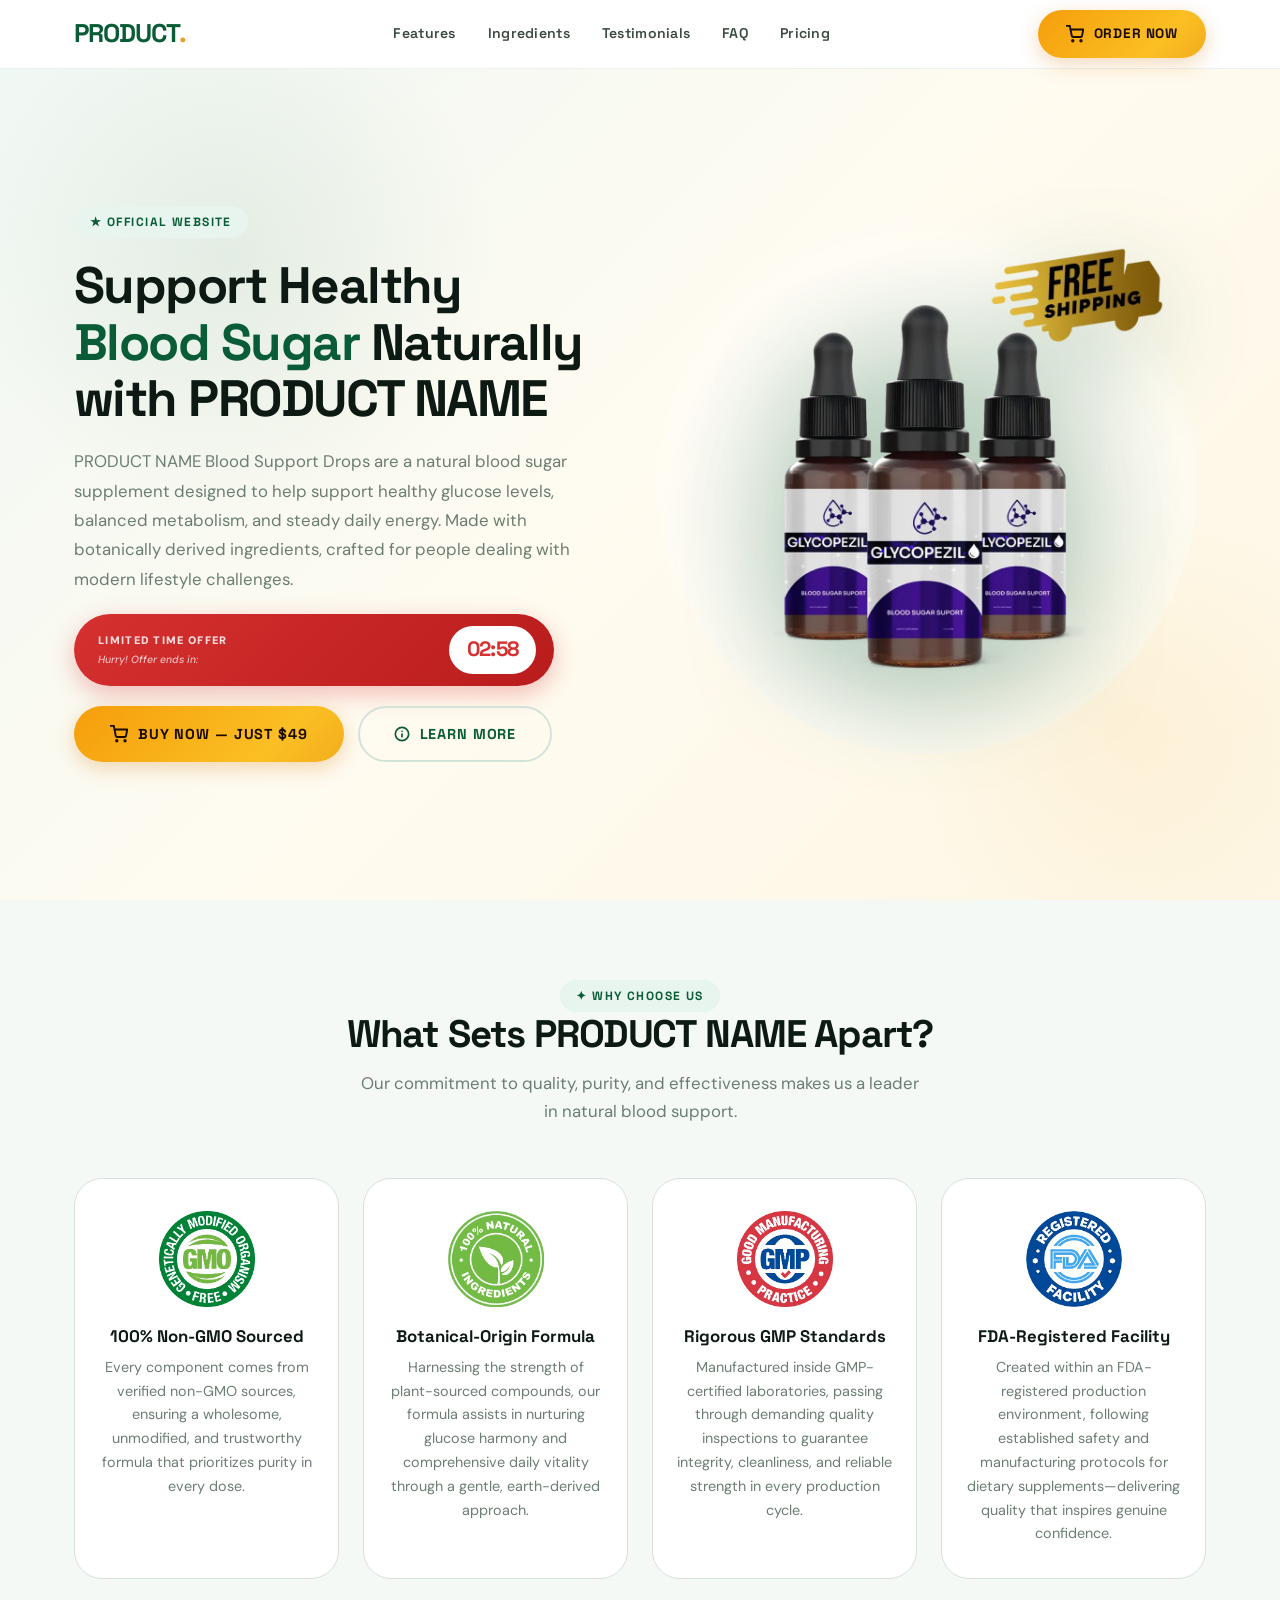
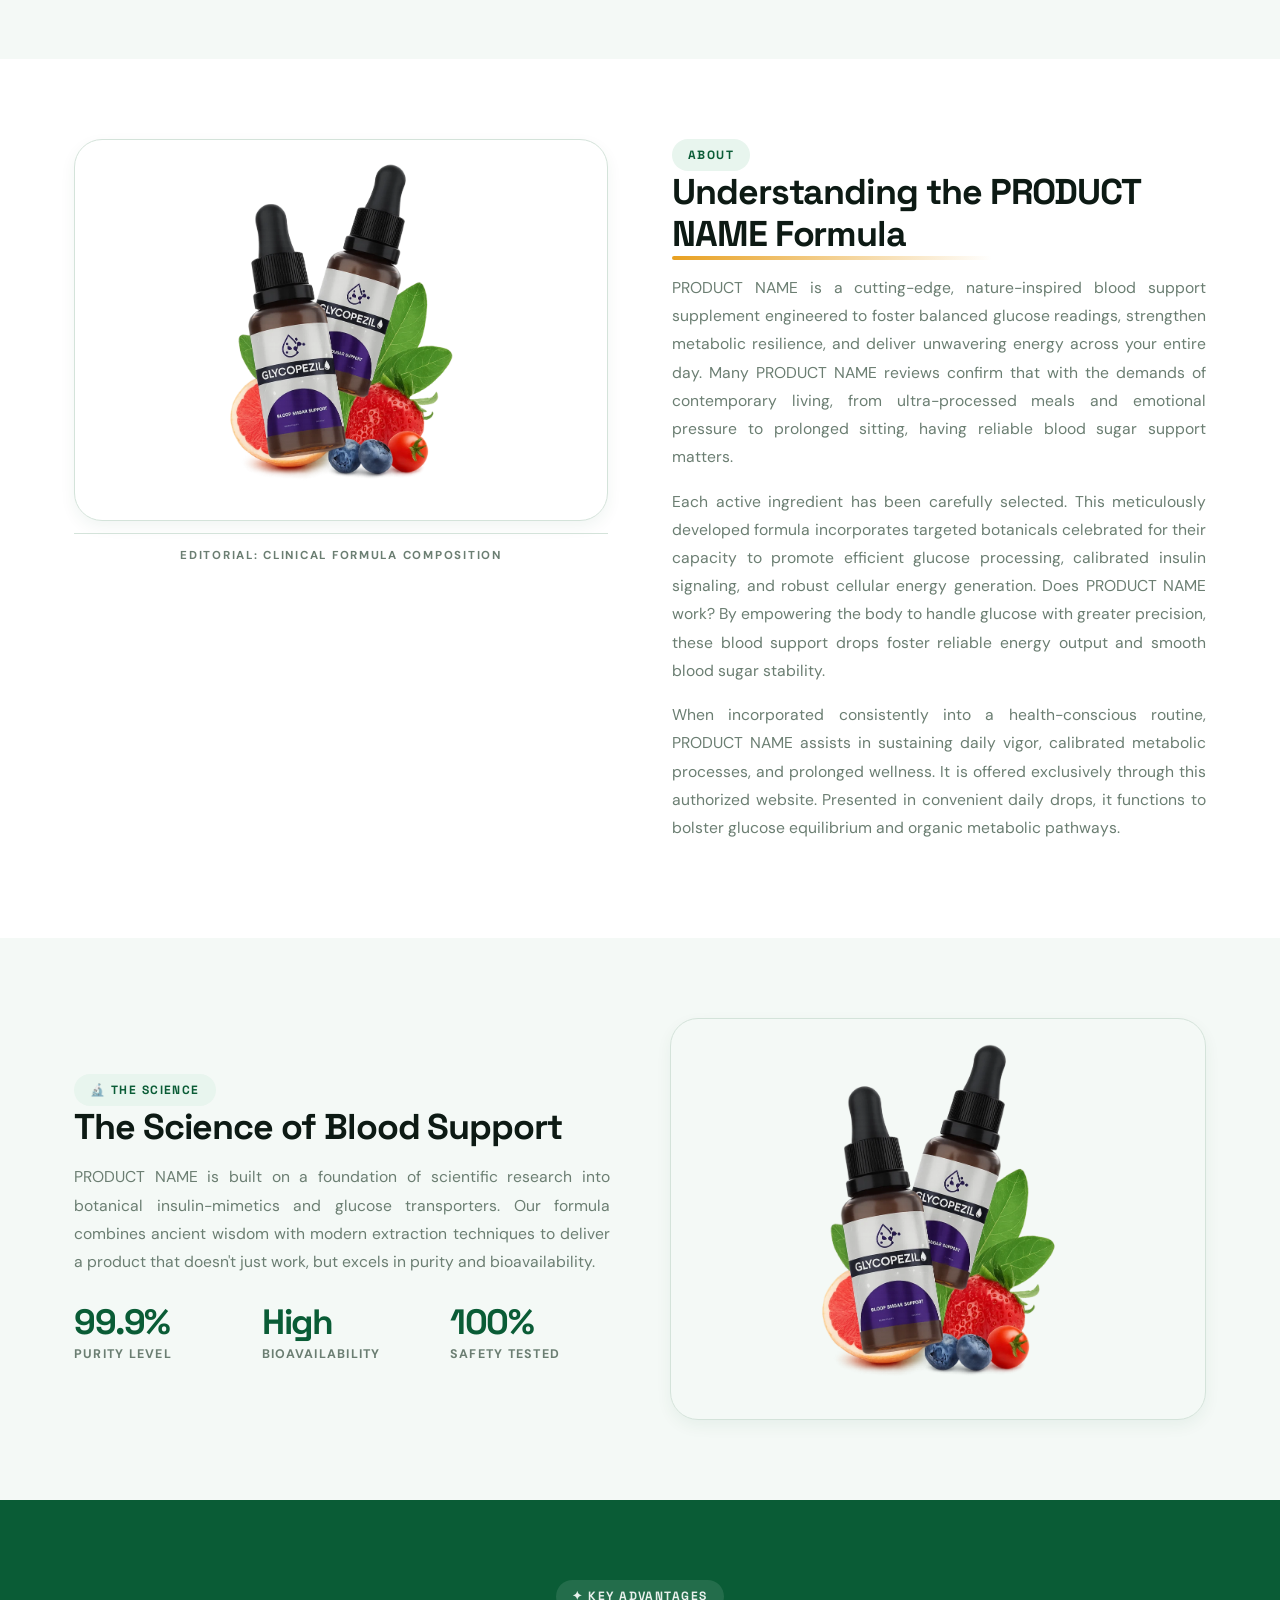
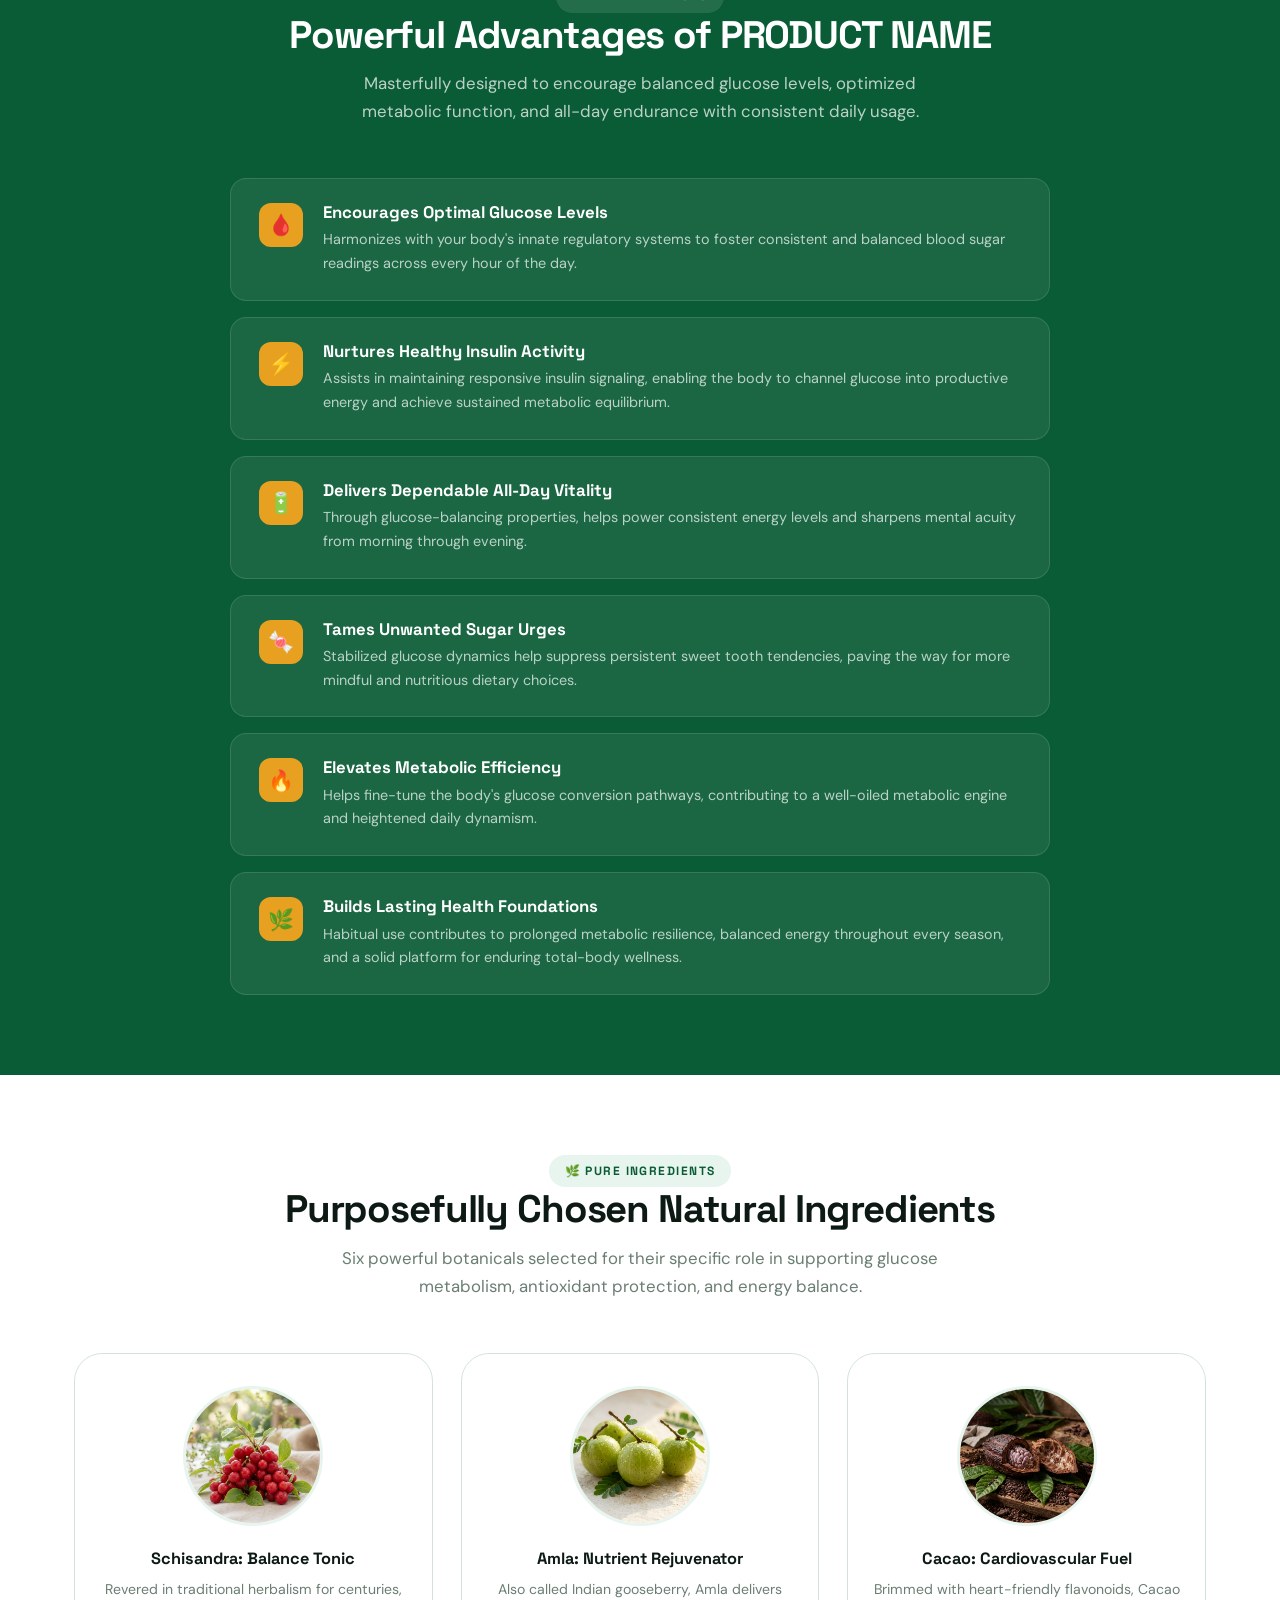
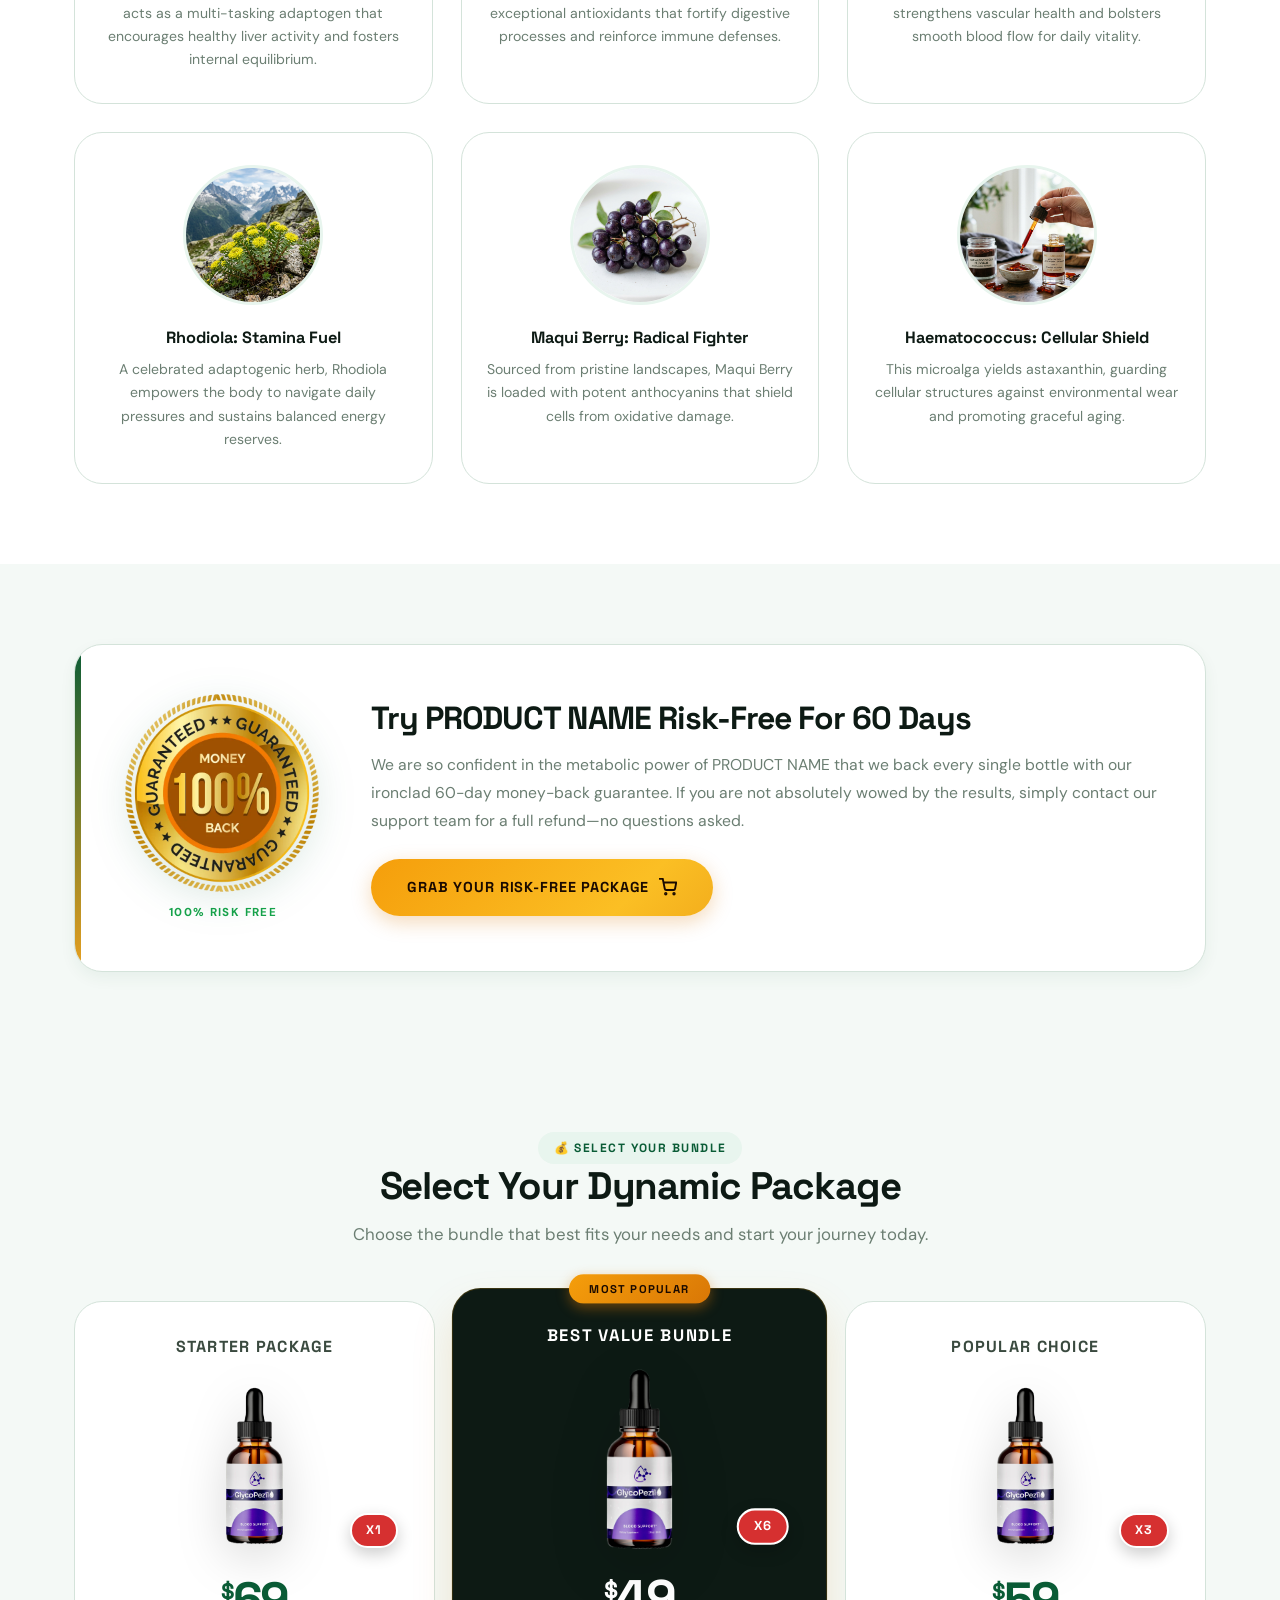
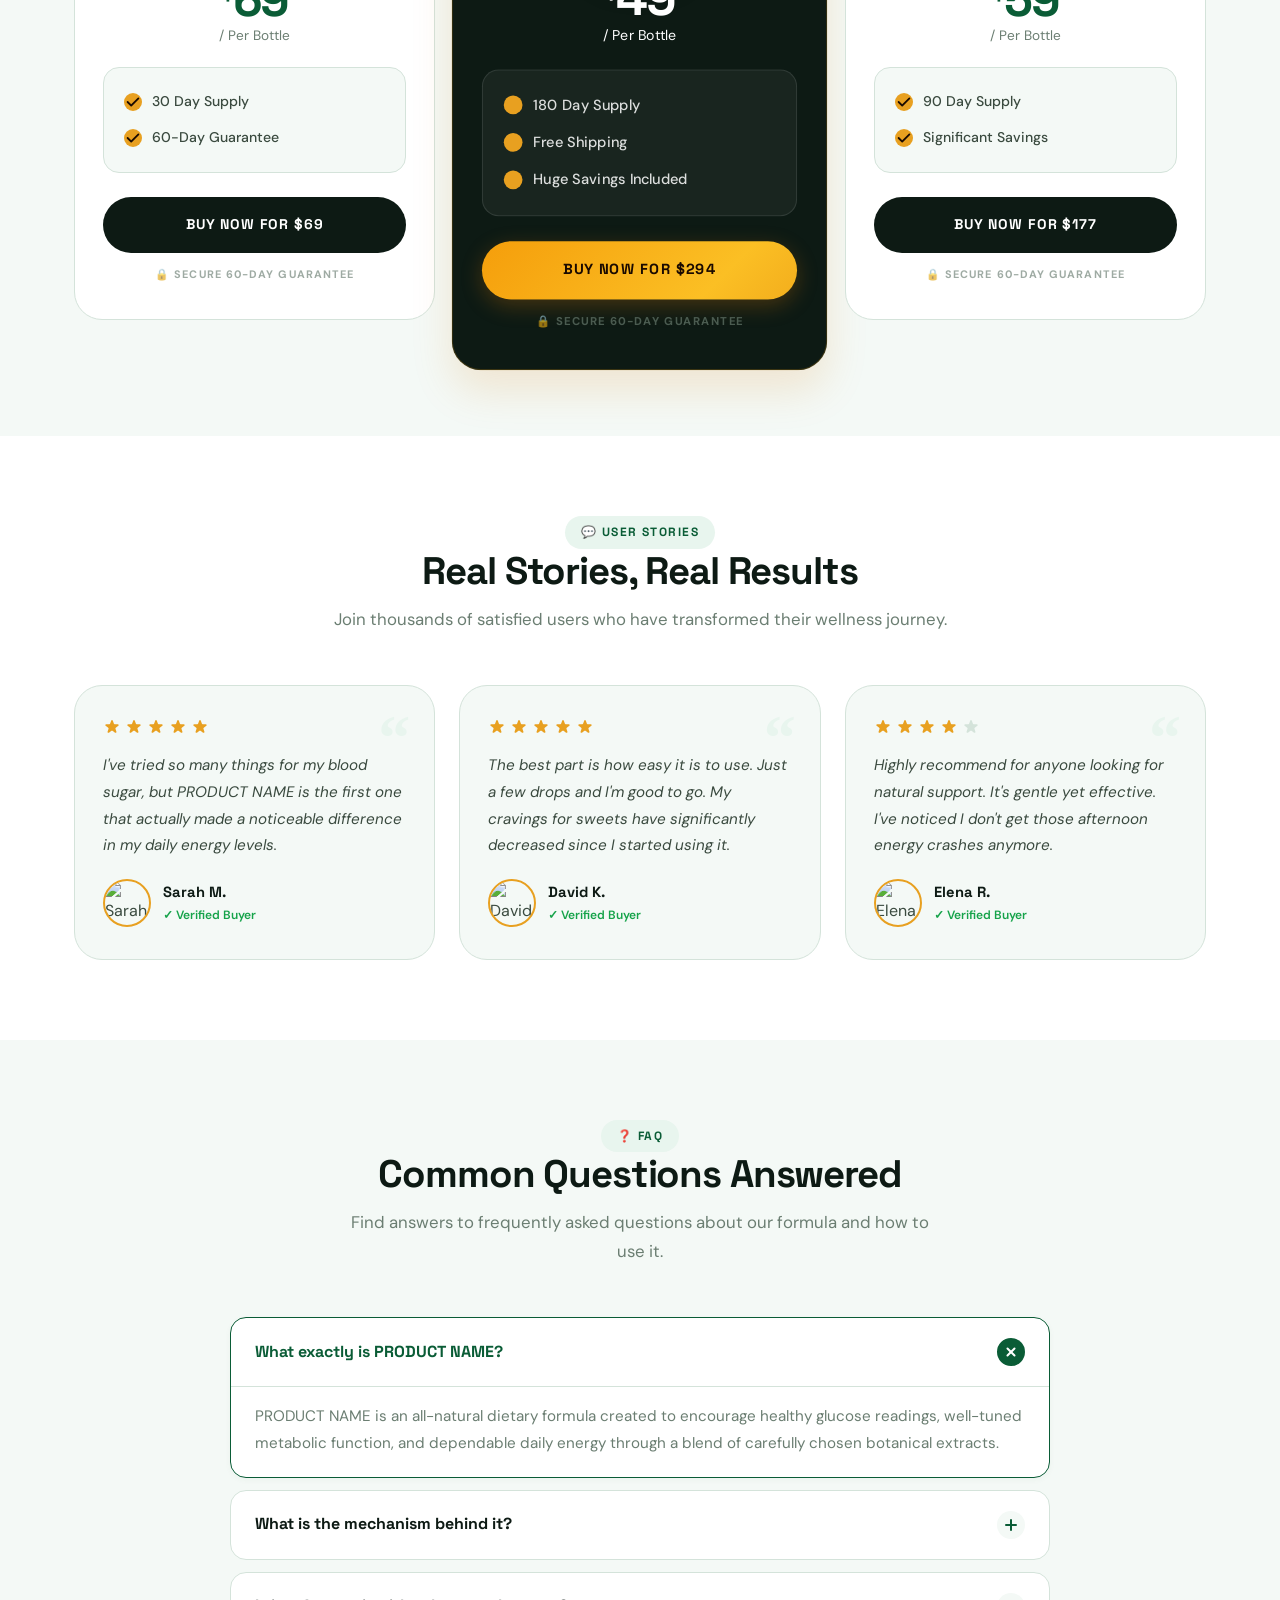
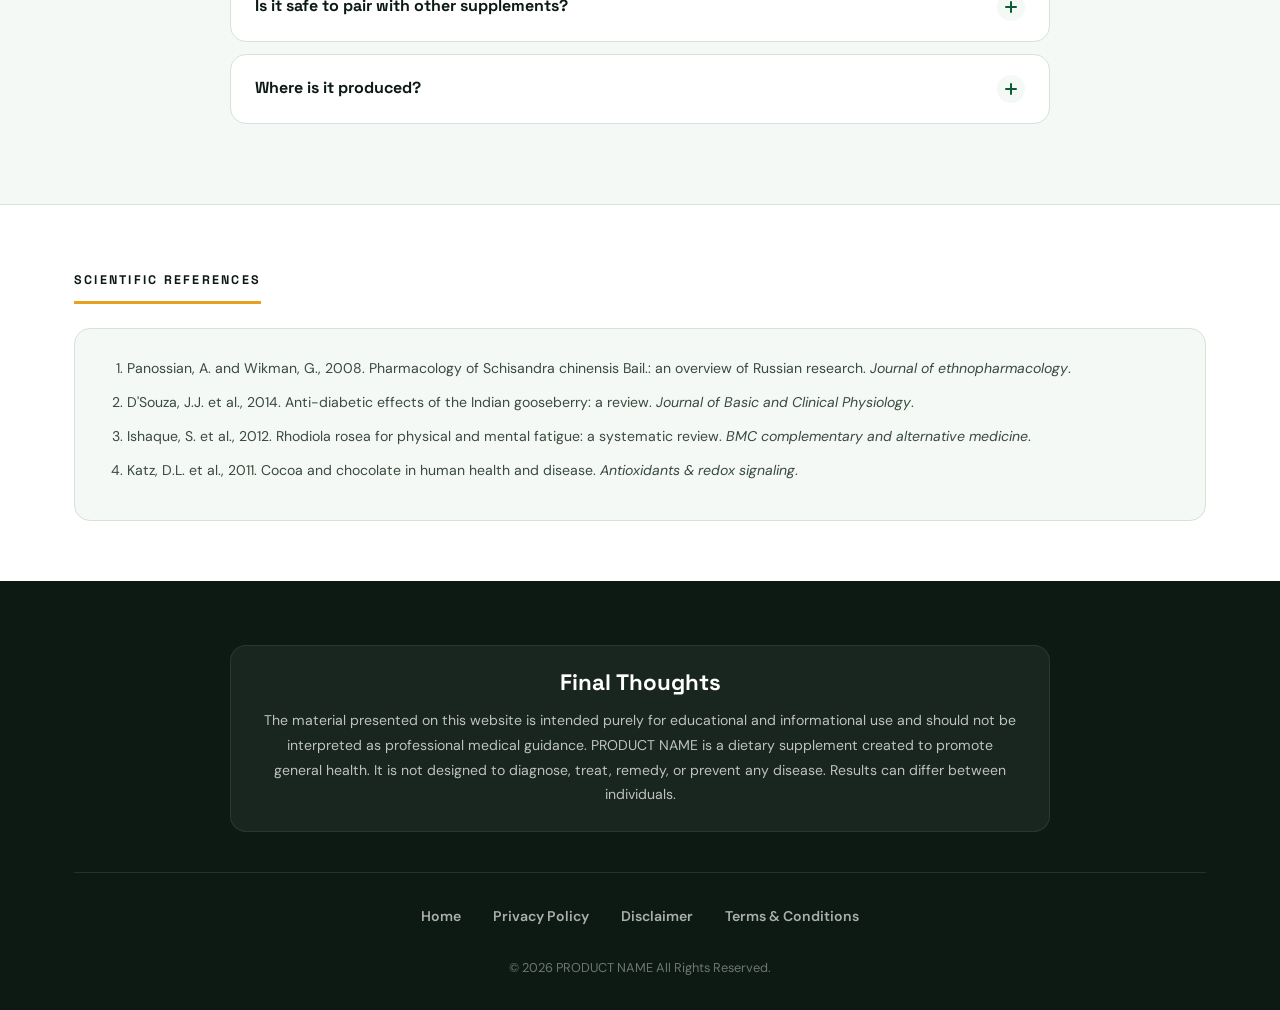
==== commit d6dcc5d7: "removed em dash" ====
--- a/index.html
+++ b/index.html
@@ -222,8 +222,8 @@
 
           <p>PRODUCT NAME is a cutting-edge, nature-inspired blood support supplement engineered to foster balanced
             glucose readings, strengthen metabolic resilience, and deliver unwavering energy across your entire day.
-            Many PRODUCT NAME reviews confirm that with the demands of contemporary living — from ultra-processed meals
-            and emotional pressure to prolonged sitting — having reliable blood sugar support matters.</p>
+            Many PRODUCT NAME reviews confirm that with the demands of contemporary living, from ultra-processed meals
+            and emotional pressure to prolonged sitting, having reliable blood sugar support matters.</p>
 
           <p>Each active ingredient has been carefully selected. This meticulously developed formula incorporates
             targeted botanicals celebrated for their capacity to promote efficient glucose processing, calibrated
--- a/style.css
+++ b/style.css
@@ -12,10 +12,10 @@
   --clr-primary-dk: #073d24;
   --clr-primary-lt: #e8f5ee;
 
-  /* CTA / Action color — Deep Violet */
-  --clr-cta: #7C3AED;
-  --clr-cta-dk: #5B21B6;
-  --clr-cta-lt: #ede9fe;
+  /* CTA / Action color — Rich Amber Gold */
+  --clr-cta: #D97706;
+  --clr-cta-dk: #B45309;
+  --clr-cta-lt: #fef3c7;
 
   /* Decorative accent — Warm Amber (kept for icons, stars, labels) */
   --clr-accent: #E8A020;
@@ -43,7 +43,7 @@
   --shadow-sm: 0 2px 6px rgba(10, 92, 54, .04);
   --shadow-md: 0 6px 16px rgba(10, 92, 54, .06);
   --shadow-lg: 0 10px 30px rgba(10, 92, 54, .08);
-  --shadow-cta: 0 6px 20px rgba(124, 58, 237, .18);
+  --shadow-cta: 0 6px 20px rgba(217, 119, 6, .28);
 
   --transition: all .3s cubic-bezier(.4, 0, .2, 1);
 }
@@ -155,14 +155,14 @@
   border-radius: 2px;
 }
 
-/* Primary CTA button — Deep Violet */
+/* Primary CTA button — Rich Amber Gold */
 .btn-primary-cta {
   display: inline-flex;
   align-items: center;
   gap: 10px;
-  background: linear-gradient(135deg, var(--clr-cta) 0%, #9F67FF 50%, var(--clr-cta-dk) 100%);
+  background: linear-gradient(135deg, #F59E0B 0%, #FBBF24 40%, #D97706 100%);
   background-size: 200% auto;
-  color: #fff !important;
+  color: #1a0a00 !important;
   font-family: var(--ff-head);
   font-size: .9rem;
   font-weight: 700;
@@ -180,8 +180,8 @@
 .btn-primary-cta:hover {
   background-position: right center;
   transform: translateY(-2px);
-  box-shadow: 0 10px 25px rgba(124, 58, 237, .22);
-  color: #fff;
+  box-shadow: 0 10px 28px rgba(217, 119, 6, .35);
+  color: #1a0a00;
 }
 
 .nav-inner .btn-primary-cta {
@@ -192,15 +192,15 @@
 
 @keyframes pulse-cta {
   0% {
-    box-shadow: 0 0 0 0 rgba(124, 58, 237, 0.5);
+    box-shadow: 0 0 0 0 rgba(245, 158, 11, 0.55);
   }
 
   70% {
-    box-shadow: 0 0 0 12px rgba(124, 58, 237, 0);
+    box-shadow: 0 0 0 12px rgba(245, 158, 11, 0);
   }
 
   100% {
-    box-shadow: 0 0 0 0 rgba(124, 58, 237, 0);
+    box-shadow: 0 0 0 0 rgba(245, 158, 11, 0);
   }
 }
 
@@ -402,12 +402,12 @@
 .nav-mobile .btn-primary-cta {
   margin-top: 20px;
   justify-content: center;
-  color: #fff !important;
+  color: #1a0a00 !important;
 }
 
 /* â”€â”€ HERO SECTION â”€â”€â”€â”€â”€â”€â”€â”€â”€â”€â”€â”€â”€â”€â”€â”€â”€â”€â”€â”€â”€â”€â”€â”€â”€â”€â”€â”€â”€â”€â”€â”€â”€â”€â”€â”€â”€â”€â”€â”€â”€â”€â”€ */
 #hero {
-  background: linear-gradient(135deg, #f0f8f4 0%, #fafbff 45%, #f5f0ff 100%);
+  background: linear-gradient(135deg, #f0f8f4 0%, #fffbf0 50%, #fdf6e3 100%);
   min-height: calc(100vh - 68px); /* Full screen height minus navbar */
   display: flex;
   align-items: center;
@@ -428,7 +428,7 @@
   pointer-events: none;
 }
 
-/* Soft purple blob — bottom right (ties to CTA) */
+/* Soft amber blob — bottom right (ties to CTA) */
 #hero::after {
   content: '';
   position: absolute;
@@ -436,7 +436,7 @@
   right: -100px;
   width: 500px;
   height: 500px;
-  background: radial-gradient(circle, rgba(124, 58, 237, 0.07) 0%, transparent 65%);
+  background: radial-gradient(circle, rgba(245, 158, 11, 0.07) 0%, transparent 65%);
   pointer-events: none;
 }
 
@@ -962,7 +962,7 @@
 
 .ingredient-card:hover {
   transform: translateY(-8px);
-  box-shadow: var(--shadow-lg);
+  box-shadow: var(--shadow-md);
   border-color: var(--clr-primary-lt);
 }
 
@@ -1261,13 +1261,14 @@
 
 .pricing-card.featured {
   background: var(--clr-dark);
-  border-color: transparent;
+  border-color: rgba(245, 158, 11, 0.2);
   transform: scale(1.04);
-  box-shadow: var(--shadow-lg);
+  box-shadow: 0 20px 40px rgba(217, 119, 6, 0.15);
 }
 
 .pricing-card.featured:hover {
-  transform: scale(1.04) translateY(-4px);
+  transform: scale(1.04) translateY(-8px);
+  box-shadow: 0 12px 30px rgba(217, 119, 6, 0.15);
 }
 
 .pricing-card.featured h3,
@@ -1294,8 +1295,8 @@
   top: -14px;
   left: 50%;
   transform: translateX(-50%);
-  background: linear-gradient(135deg, var(--clr-cta), #9F67FF);
-  color: #fff;
+  background: linear-gradient(135deg, #F59E0B, #D97706);
+  color: #1a0a00;
   font-family: var(--ff-head);
   font-size: .68rem;
   font-weight: 800;
@@ -1304,7 +1305,14 @@
   padding: 5px 20px;
   border-radius: var(--radius-pill);
   white-space: nowrap;
-  box-shadow: 0 4px 12px rgba(124, 58, 237, .45);
+  box-shadow: 0 4px 12px rgba(217, 119, 6, 0.45);
+  animation: badge-pulse 2s infinite;
+}
+
+@keyframes badge-pulse {
+  0% { transform: translateX(-50%) scale(1); }
+  50% { transform: translateX(-50%) scale(1.05); box-shadow: 0 6px 16px rgba(217, 119, 6, 0.6); }
+  100% { transform: translateX(-50%) scale(1); }
 }
 
 .pricing-card h3 {
@@ -1396,8 +1404,8 @@
   height: 18px;
   flex-shrink: 0;
   border-radius: 50%;
-  background-color: var(--clr-primary);
-  background-image: url("data:image/svg+xml,%3Csvg xmlns='http://www.w3.org/2000/svg' viewBox='0 0 20 20' fill='white'%3E%3Cpath fill-rule='evenodd' d='M16.707 5.293a1 1 0 010 1.414l-8 8a1 1 0 01-1.414 0l-4-4a1 1 0 011.414-1.414L8 12.586l7.293-7.293a1 1 0 011.414 0z' clip-rule='evenodd'/%3E%3C/svg%3E");
+  background-color: var(--clr-accent);
+  background-image: url("data:image/svg+xml,%3Csvg xmlns='http://www.w3.org/2000/svg' viewBox='0 0 20 20' fill='%231a0a00'%3E%3Cpath fill-rule='evenodd' d='M16.707 5.293a1 1 0 010 1.414l-8 8a1 1 0 01-1.414 0l-4-4a1 1 0 011.414-1.414L8 12.586l7.293-7.293a1 1 0 011.414 0z' clip-rule='evenodd'/%3E%3C/svg%3E");
   background-size: cover;
 }
 
@@ -1428,22 +1436,22 @@
 .pricing-buy-btn.btn-dark:hover {
   background: #1a2e22;
   transform: translateY(-2px);
-  box-shadow: 0 8px 24px rgba(13, 26, 20, .3);
+  box-shadow: 0 4px 12px rgba(13, 26, 20, .15);
   color: #fff;
 }
 
 .pricing-buy-btn.btn-accent {
-  background: linear-gradient(135deg, var(--clr-cta) 0%, #9F67FF 50%, var(--clr-cta-dk) 100%);
+  background: linear-gradient(135deg, #F59E0B 0%, #FBBF24 40%, #D97706 100%);
   background-size: 200% auto;
-  color: #fff;
+  color: #1a0a00;
   box-shadow: var(--shadow-cta);
 }
 
 .pricing-buy-btn.btn-accent:hover {
   background-position: right center;
   transform: translateY(-2px);
-  box-shadow: 0 18px 36px rgba(124, 58, 237, .5);
-  color: #fff;
+  box-shadow: 0 8px 24px rgba(217, 119, 6, 0.25);
+  color: #1a0a00;
 }
 
 .pricing-lock {
@@ -1929,7 +1937,7 @@
 #scroll-top:hover {
   transform: translateY(-3px);
   background: linear-gradient(135deg, var(--clr-cta), var(--clr-cta-dk));
-  box-shadow: 0 6px 15px rgba(124, 58, 237, .2);
+  box-shadow: 0 6px 15px rgba(217, 119, 6, 0.3);
 }
 
 /* -- RESPONSIVE — Part 2 ------------------------------------ */
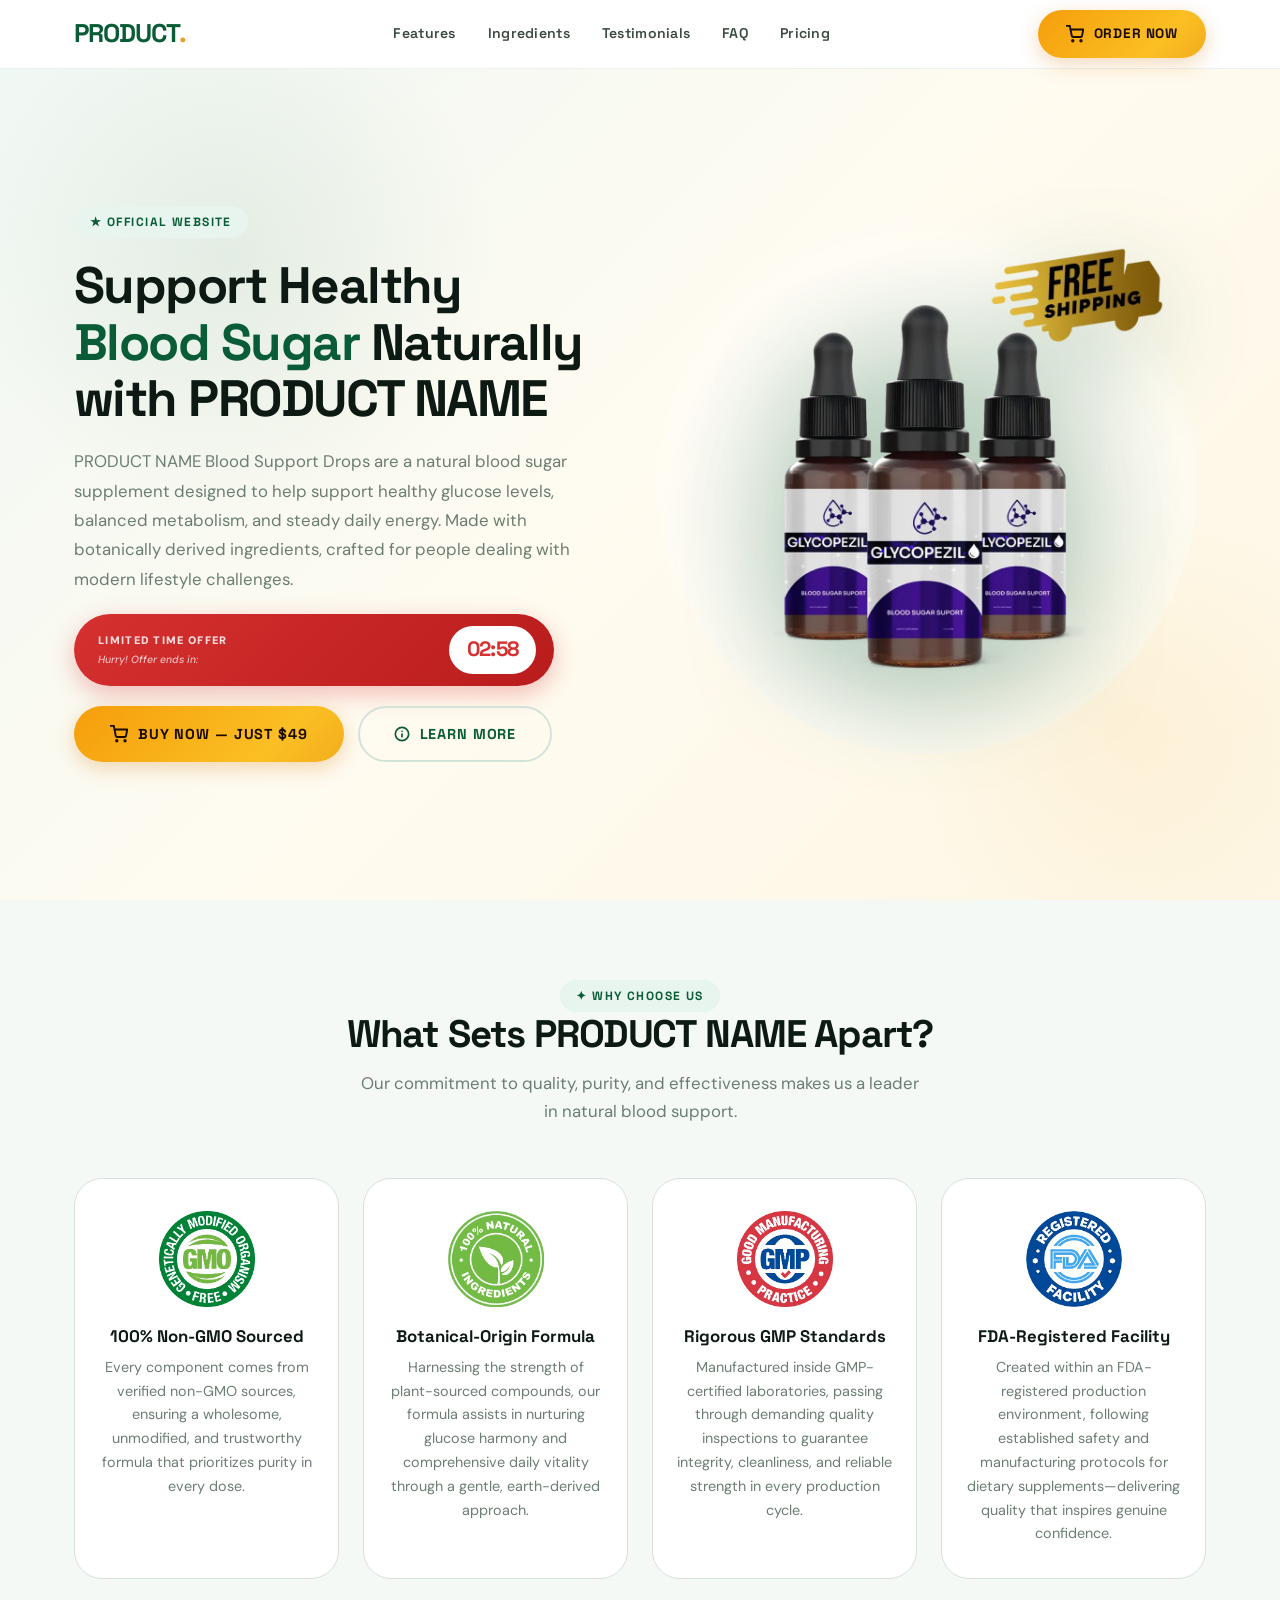
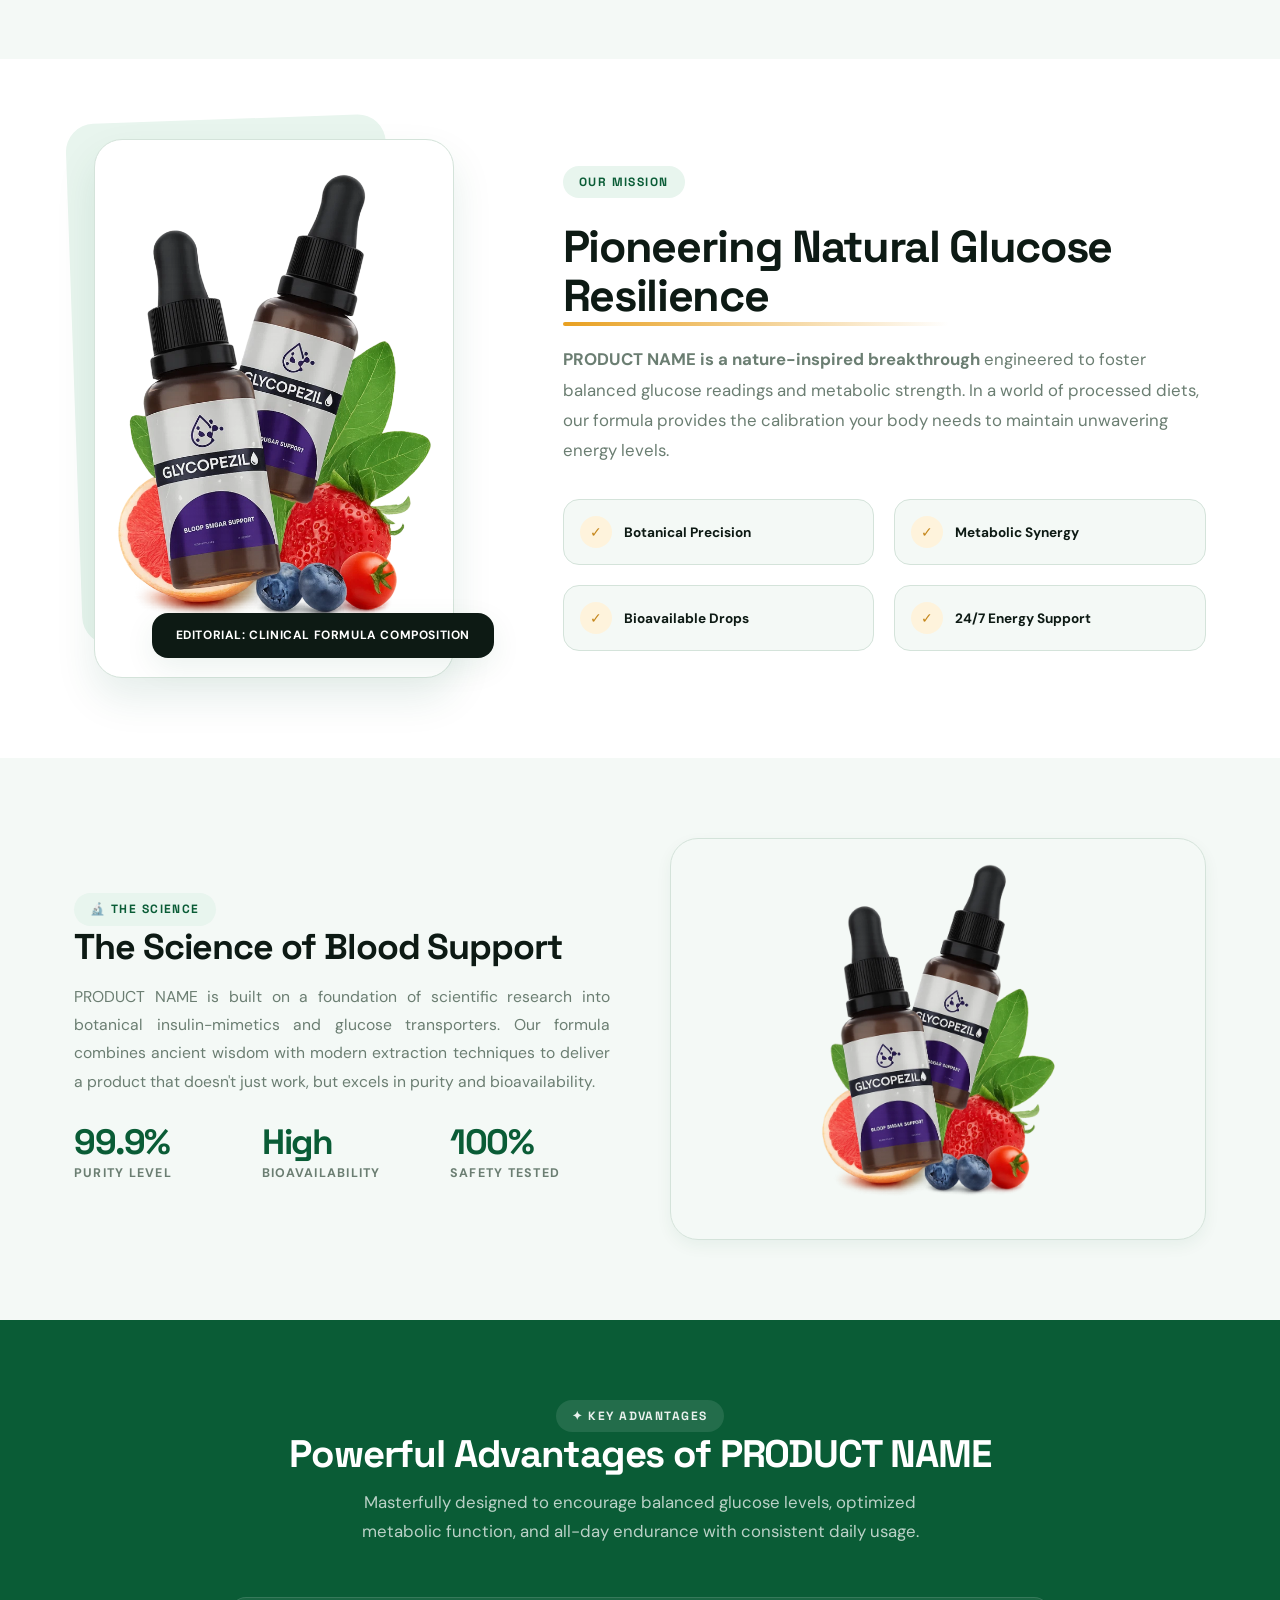
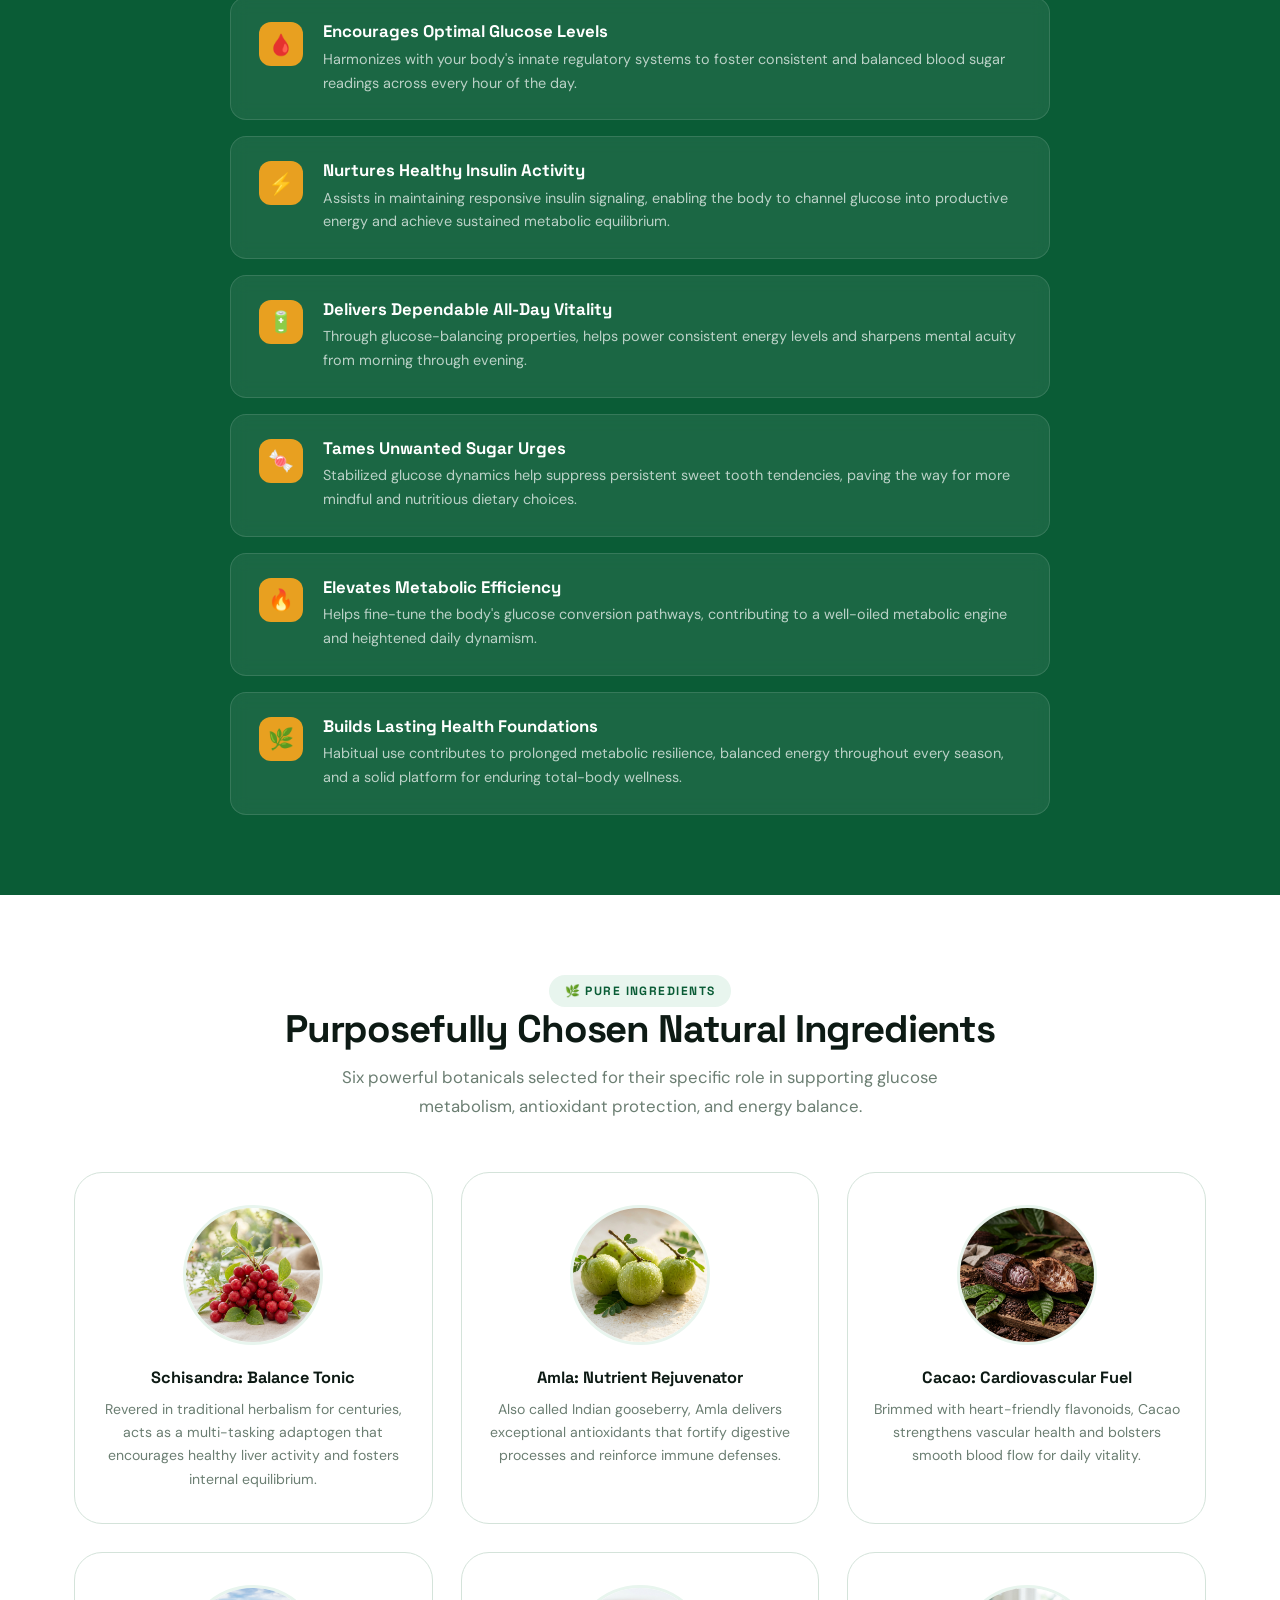
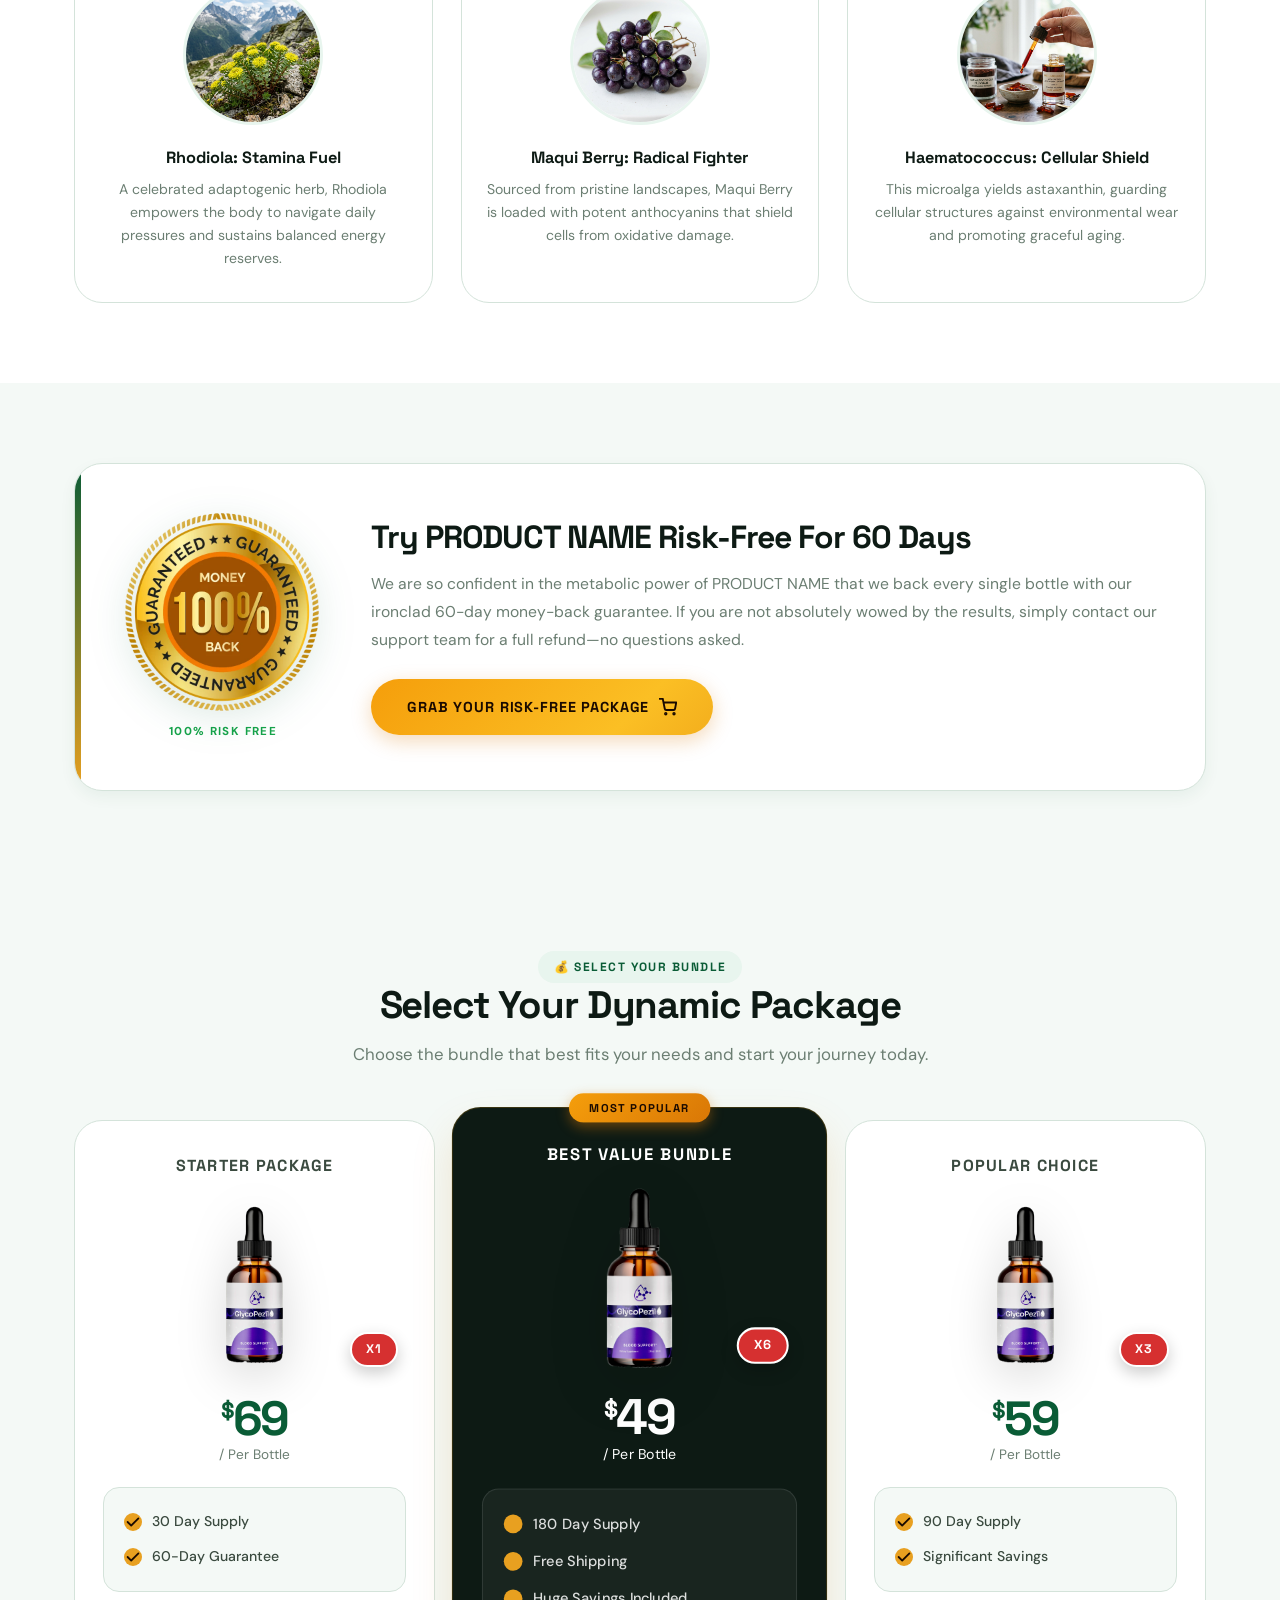
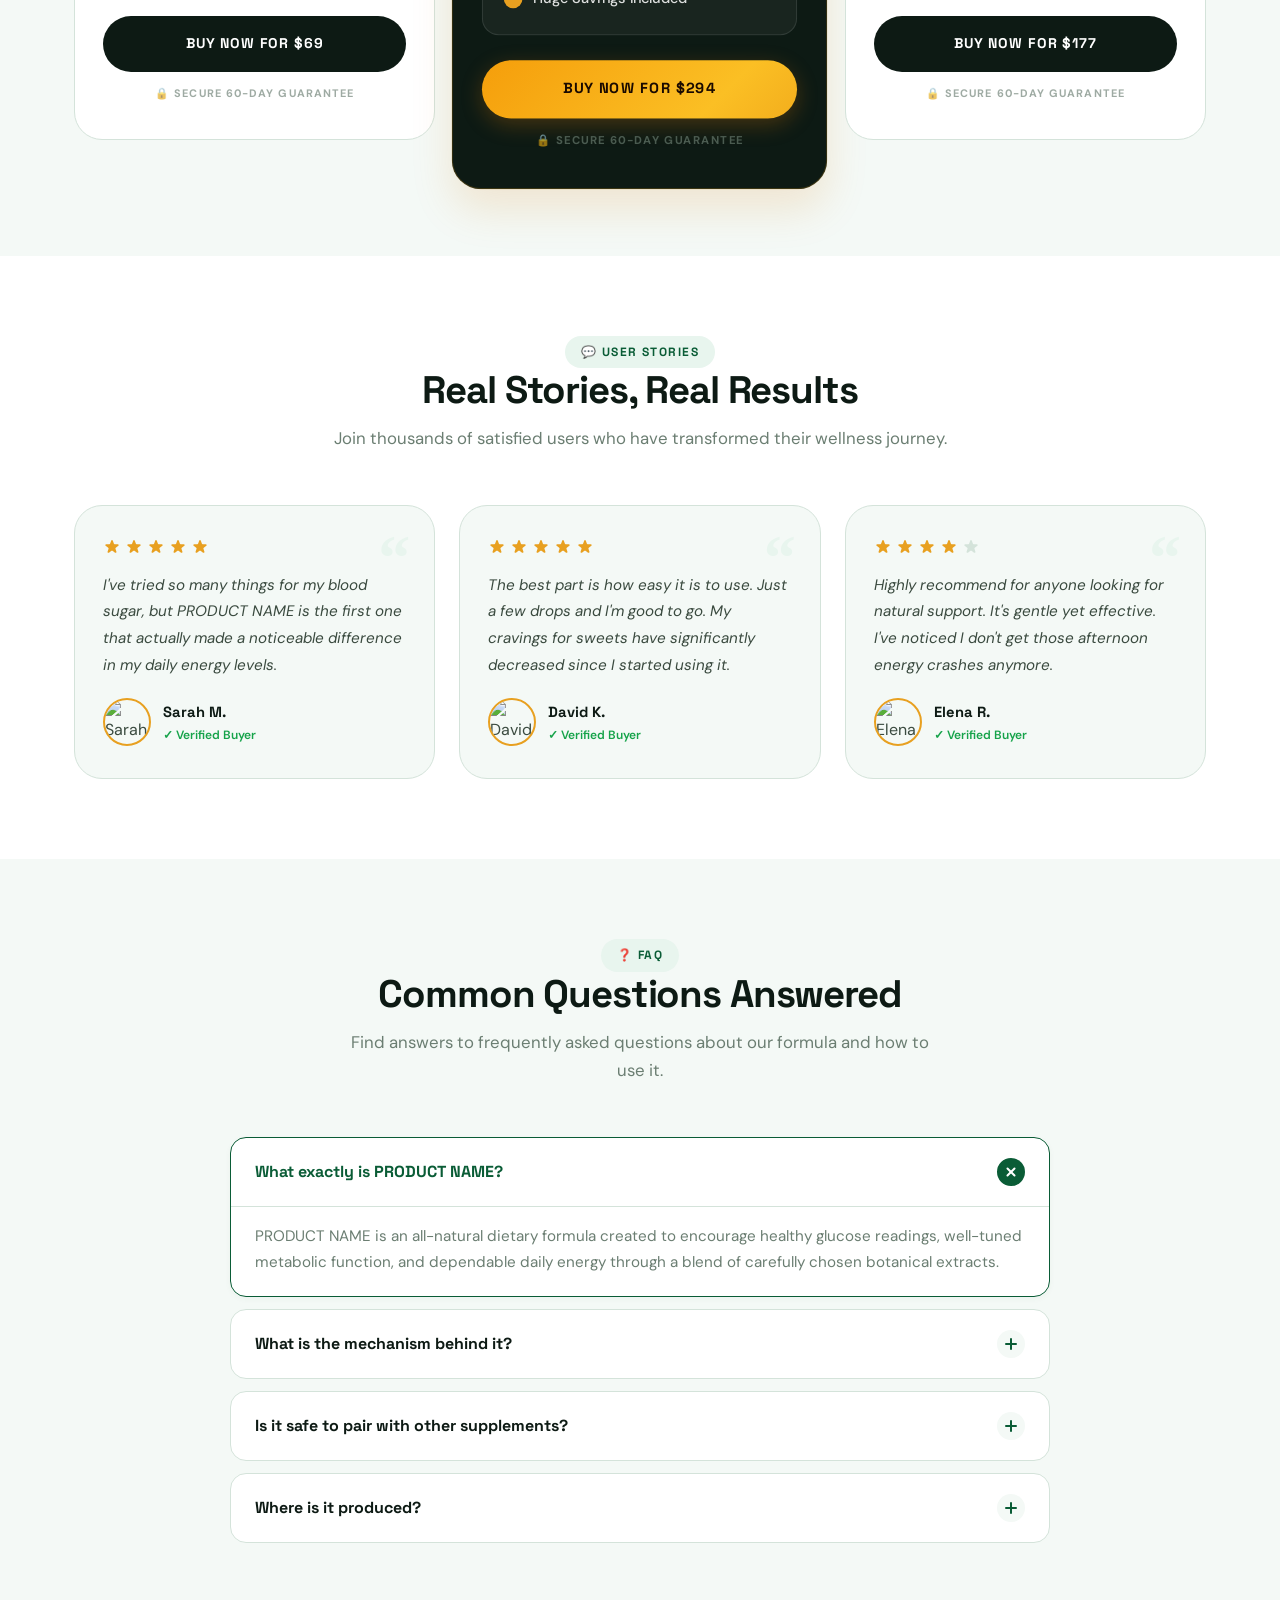
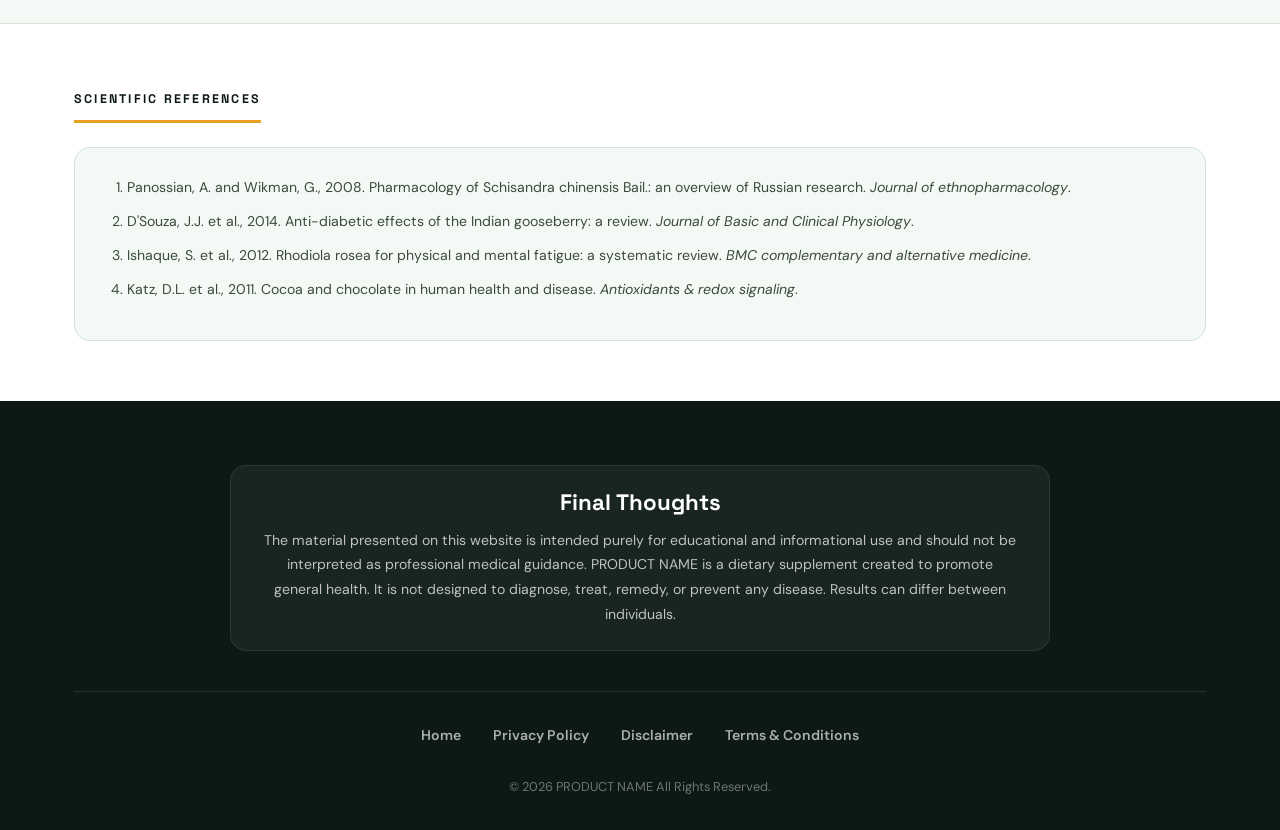
==== commit d7c9df21: "design: redesign about section, replace purple theme with amber gold, and refine shadows" ====
--- a/index.html
+++ b/index.html
@@ -217,24 +217,31 @@
 
         <!-- Text block -->
         <div class="about-text">
-          <div class="section-label green">ABOUT</div>
-          <h2 class="underline-heading">Understanding the PRODUCT NAME Formula</h2>
-
-          <p>PRODUCT NAME is a cutting-edge, nature-inspired blood support supplement engineered to foster balanced
-            glucose readings, strengthen metabolic resilience, and deliver unwavering energy across your entire day.
-            Many PRODUCT NAME reviews confirm that with the demands of contemporary living, from ultra-processed meals
-            and emotional pressure to prolonged sitting, having reliable blood sugar support matters.</p>
-
-          <p>Each active ingredient has been carefully selected. This meticulously developed formula incorporates
-            targeted botanicals celebrated for their capacity to promote efficient glucose processing, calibrated
-            insulin signaling, and robust cellular energy generation. Does PRODUCT NAME work? By empowering the body to
-            handle glucose with greater precision, these blood support drops foster reliable energy output and smooth
-            blood sugar stability.</p>
-
-          <p>When incorporated consistently into a health-conscious routine, PRODUCT NAME assists in sustaining daily
-            vigor, calibrated metabolic processes, and prolonged wellness. It is offered exclusively through this
-            authorized website. Presented in convenient daily drops, it functions to bolster glucose equilibrium and
-            organic metabolic pathways.</p>
+          <div class="section-label green">OUR MISSION</div>
+          <h2 class="underline-heading">Pioneering Natural Glucose Resilience</h2>
+
+          <p><strong>PRODUCT NAME is a nature-inspired breakthrough</strong> engineered to foster balanced glucose
+            readings and metabolic strength. In a world of processed diets, our formula provides the
+            calibration your body needs to maintain unwavering energy levels.</p>
+
+          <div class="about-highlights">
+            <div class="highlight-item">
+              <div class="highlight-icon">✓</div>
+              <div class="highlight-text">Botanical Precision</div>
+            </div>
+            <div class="highlight-item">
+              <div class="highlight-icon">✓</div>
+              <div class="highlight-text">Metabolic Synergy</div>
+            </div>
+            <div class="highlight-item">
+              <div class="highlight-icon">✓</div>
+              <div class="highlight-text">Bioavailable Drops</div>
+            </div>
+            <div class="highlight-item">
+              <div class="highlight-icon">✓</div>
+              <div class="highlight-text">24/7 Energy Support</div>
+            </div>
+          </div>
         </div>
 
       </div>
--- a/style.css
+++ b/style.css
@@ -130,7 +130,8 @@
   padding: 6px 16px;
   border-radius: var(--radius-pill);
   width: fit-content;
-  align-self: flex-start; /* Definitive fix for stretching */
+  align-self: flex-start;
+  /* Definitive fix for stretching */
 }
 
 .section-label.green {
@@ -408,7 +409,8 @@
 /* â”€â”€ HERO SECTION â”€â”€â”€â”€â”€â”€â”€â”€â”€â”€â”€â”€â”€â”€â”€â”€â”€â”€â”€â”€â”€â”€â”€â”€â”€â”€â”€â”€â”€â”€â”€â”€â”€â”€â”€â”€â”€â”€â”€â”€â”€â”€â”€ */
 #hero {
   background: linear-gradient(135deg, #f0f8f4 0%, #fffbf0 50%, #fdf6e3 100%);
-  min-height: calc(100vh - 68px); /* Full screen height minus navbar */
+  min-height: calc(100vh - 68px);
+  /* Full screen height minus navbar */
   display: flex;
   align-items: center;
   padding: 40px 0;
@@ -444,7 +446,8 @@
   display: grid;
   /* Give the image column 52% — makes the product feel heroic */
   grid-template-columns: 48fr 52fr;
-  gap: 60px; /* Increased gap to give text room to breathe */
+  gap: 60px;
+  /* Increased gap to give text room to breathe */
   align-items: center;
   position: relative;
   z-index: 1;
@@ -493,7 +496,8 @@
   color: #fff;
   border-radius: var(--radius-pill);
   padding: 12px 18px 12px 24px;
-  max-width: 480px; /* Increased to match combined width of CTA buttons */
+  max-width: 480px;
+  /* Increased to match combined width of CTA buttons */
   width: 100%;
   box-shadow: 0 8px 24px rgba(214, 48, 48, .3);
   animation: pulse-urgency 2s ease-in-out infinite;
@@ -700,58 +704,166 @@
 /* â”€â”€ ABOUT SECTION â”€â”€â”€â”€â”€â”€â”€â”€â”€â”€â”€â”€â”€â”€â”€â”€â”€â”€â”€â”€â”€â”€â”€â”€â”€â”€â”€â”€â”€â”€â”€â”€â”€â”€â”€â”€â”€â”€â”€â”€â”€â”€ */
 #about {
   background: #fff;
-  padding: 80px 0;
+  padding: 60px 0;
+  position: relative;
 }
 
 .about-grid {
   display: grid;
-  grid-template-columns: 1fr 1fr;
-  gap: 64px;
-  align-items: start;
+  grid-template-columns: 0.8fr 1.2fr;
+  gap: 60px;
+  align-items: center;
 }
 
 .about-img-block {
   position: relative;
+  padding: 20px;
+  max-width: 400px;
+}
+
+/* Decorative frame behind image */
+.about-img-block::before {
+  content: '';
+  position: absolute;
+  top: 0;
+  left: 0;
+  width: 80%;
+  height: 90%;
+  background: var(--clr-primary-lt);
+  border-radius: var(--radius-lg);
+  z-index: 0;
+  transform: rotate(-2deg);
 }
 
 .about-img-frame {
+  position: relative;
+  z-index: 1;
   border-radius: var(--radius-lg);
-  overflow: hidden;
   border: 1px solid var(--clr-border);
-  box-shadow: var(--shadow-md);
+  box-shadow: 0 20px 40px rgba(10, 92, 54, 0.1);
+  background: #fff;
 }
 
 .about-img-frame img {
   width: 100%;
-  object-fit: contain;
-  max-height: 380px;
+  height: auto;
+  object-fit: cover;
+  transition: var(--transition);
+}
+
+.about-img-frame:hover img {
+  transform: scale(1.03);
 }
 
 .about-img-caption {
-  text-align: center;
-  font-size: .72rem;
+  position: absolute;
+  bottom: 40px;
+  right: -20px;
+  background: var(--clr-dark);
+  color: #fff;
+  padding: 12px 24px;
+  border-radius: var(--radius-md);
+  font-size: .75rem;
   font-weight: 700;
-  color: var(--clr-muted);
-  letter-spacing: .15em;
+  letter-spacing: .05em;
   text-transform: uppercase;
-  padding-top: 12px;
-  border-top: 1px solid var(--clr-border);
-  margin-top: 12px;
+  box-shadow: var(--shadow-lg);
+  z-index: 2;
+}
+
+.about-text {
+  display: flex;
+  flex-direction: column;
+  gap: 24px;
 }
 
 .about-text h2 {
-  font-size: clamp(1.7rem, 2.8vw, 2.3rem);
+  font-size: clamp(2rem, 3.5vw, 2.8rem);
   font-weight: 800;
   letter-spacing: -.03em;
-  margin-bottom: 20px;
+  line-height: 1.1;
 }
 
 .about-text p {
-  font-size: .98rem;
+  font-size: 1.05rem;
   color: var(--clr-muted);
   line-height: 1.8;
-  margin-bottom: 16px;
-  text-align: justify;
+}
+
+/* Highlights grid inside about section */
+.about-highlights {
+  display: grid;
+  grid-template-columns: 1fr 1fr;
+  gap: 20px;
+  margin-top: 10px;
+}
+
+.highlight-item {
+  display: flex;
+  align-items: center;
+  gap: 12px;
+  background: var(--clr-bg-soft);
+  padding: 16px;
+  border-radius: var(--radius-md);
+  border: 1px solid var(--clr-border);
+  transition: var(--transition);
+}
+
+.highlight-item:hover {
+  background: #fff;
+  border-color: var(--clr-accent);
+  transform: translateY(-3px);
+  box-shadow: var(--shadow-sm);
+}
+
+.highlight-icon {
+  width: 32px;
+  height: 32px;
+  background: var(--clr-accent-lt);
+  color: var(--clr-accent-dk);
+  border-radius: 50%;
+  display: flex;
+  align-items: center;
+  justify-content: center;
+  font-size: 0.9rem;
+  flex-shrink: 0;
+}
+
+.highlight-text {
+  font-size: 0.85rem;
+  font-weight: 700;
+  color: var(--clr-dark);
+}
+
+.about-badge {
+  display: flex;
+  align-items: center;
+  gap: 15px;
+  margin-top: 20px;
+  padding-top: 25px;
+  border-top: 1px solid var(--clr-border);
+}
+
+.badge-seal {
+  width: 60px;
+  height: 60px;
+  object-fit: contain;
+}
+
+.badge-text {
+  font-size: 0.8rem;
+  line-height: 1.4;
+  color: var(--clr-muted);
+  font-style: italic;
+}
+
+.badge-text strong {
+  color: var(--clr-primary);
+  display: block;
+  font-style: normal;
+  text-transform: uppercase;
+  letter-spacing: 0.05em;
+  font-size: 0.75rem;
 }
 
 /* â”€â”€ RESEARCH / SCIENCE SECTION â”€â”€â”€â”€â”€â”€â”€â”€â”€â”€â”€â”€â”€â”€â”€â”€â”€â”€â”€â”€â”€â”€â”€â”€â”€â”€â”€â”€â”€ */
@@ -1029,7 +1141,8 @@
   }
 
   .hero-img-wrap {
-    max-width: 300px; /* Restored mobile sizing */
+    max-width: 300px;
+    /* Restored mobile sizing */
   }
 
   /* slightly bigger than old 260px on mobile too */
@@ -1044,7 +1157,8 @@
 
   .hero-cta-row {
     display: flex;
-    flex-wrap: wrap; /* Allows stacking only when needed */
+    flex-wrap: wrap;
+    /* Allows stacking only when needed */
     justify-content: center;
     gap: 10px;
     width: 100%;
@@ -1053,10 +1167,13 @@
 
   .hero-cta-row .btn-primary-cta,
   .hero-cta-row .btn-outline-cta {
-    padding: 12px 14px; /* Slightly tighter padding to help them fit */
+    padding: 12px 14px;
+    /* Slightly tighter padding to help them fit */
     font-size: 0.78rem;
-    flex: 1; /* Grow to fill space when side-by-side */
-    min-width: 140px; /* Minimum width before they decide to stack */
+    flex: 1;
+    /* Grow to fill space when side-by-side */
+    min-width: 140px;
+    /* Minimum width before they decide to stack */
     text-align: center;
     justify-content: center;
   }
@@ -1075,7 +1192,8 @@
   }
 
   .about-img-block {
-    order: 2; /* Put image below text on mobile */
+    order: 2;
+    /* Put image below text on mobile */
   }
 
   .research-grid {
@@ -1310,9 +1428,18 @@
 }
 
 @keyframes badge-pulse {
-  0% { transform: translateX(-50%) scale(1); }
-  50% { transform: translateX(-50%) scale(1.05); box-shadow: 0 6px 16px rgba(217, 119, 6, 0.6); }
-  100% { transform: translateX(-50%) scale(1); }
+  0% {
+    transform: translateX(-50%) scale(1);
+  }
+
+  50% {
+    transform: translateX(-50%) scale(1.05);
+    box-shadow: 0 6px 16px rgba(217, 119, 6, 0.6);
+  }
+
+  100% {
+    transform: translateX(-50%) scale(1);
+  }
 }
 
 .pricing-card h3 {
